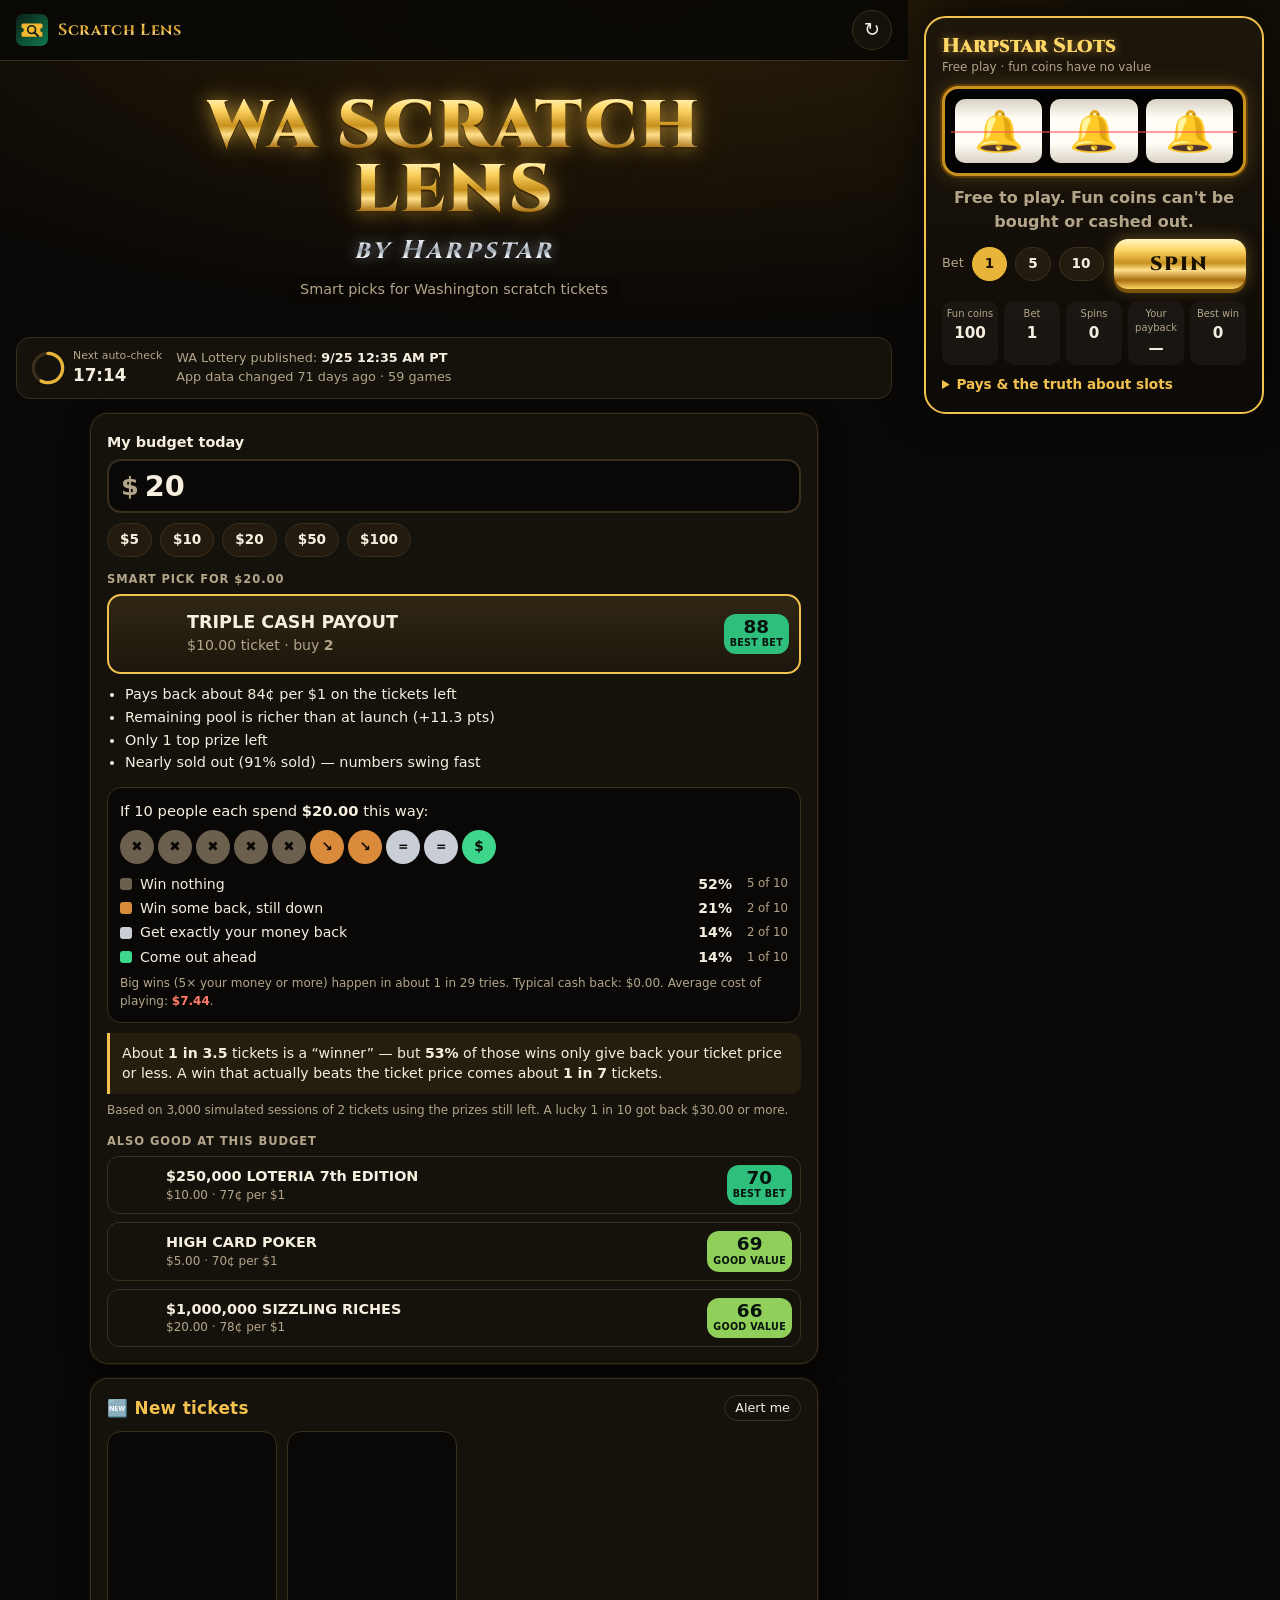
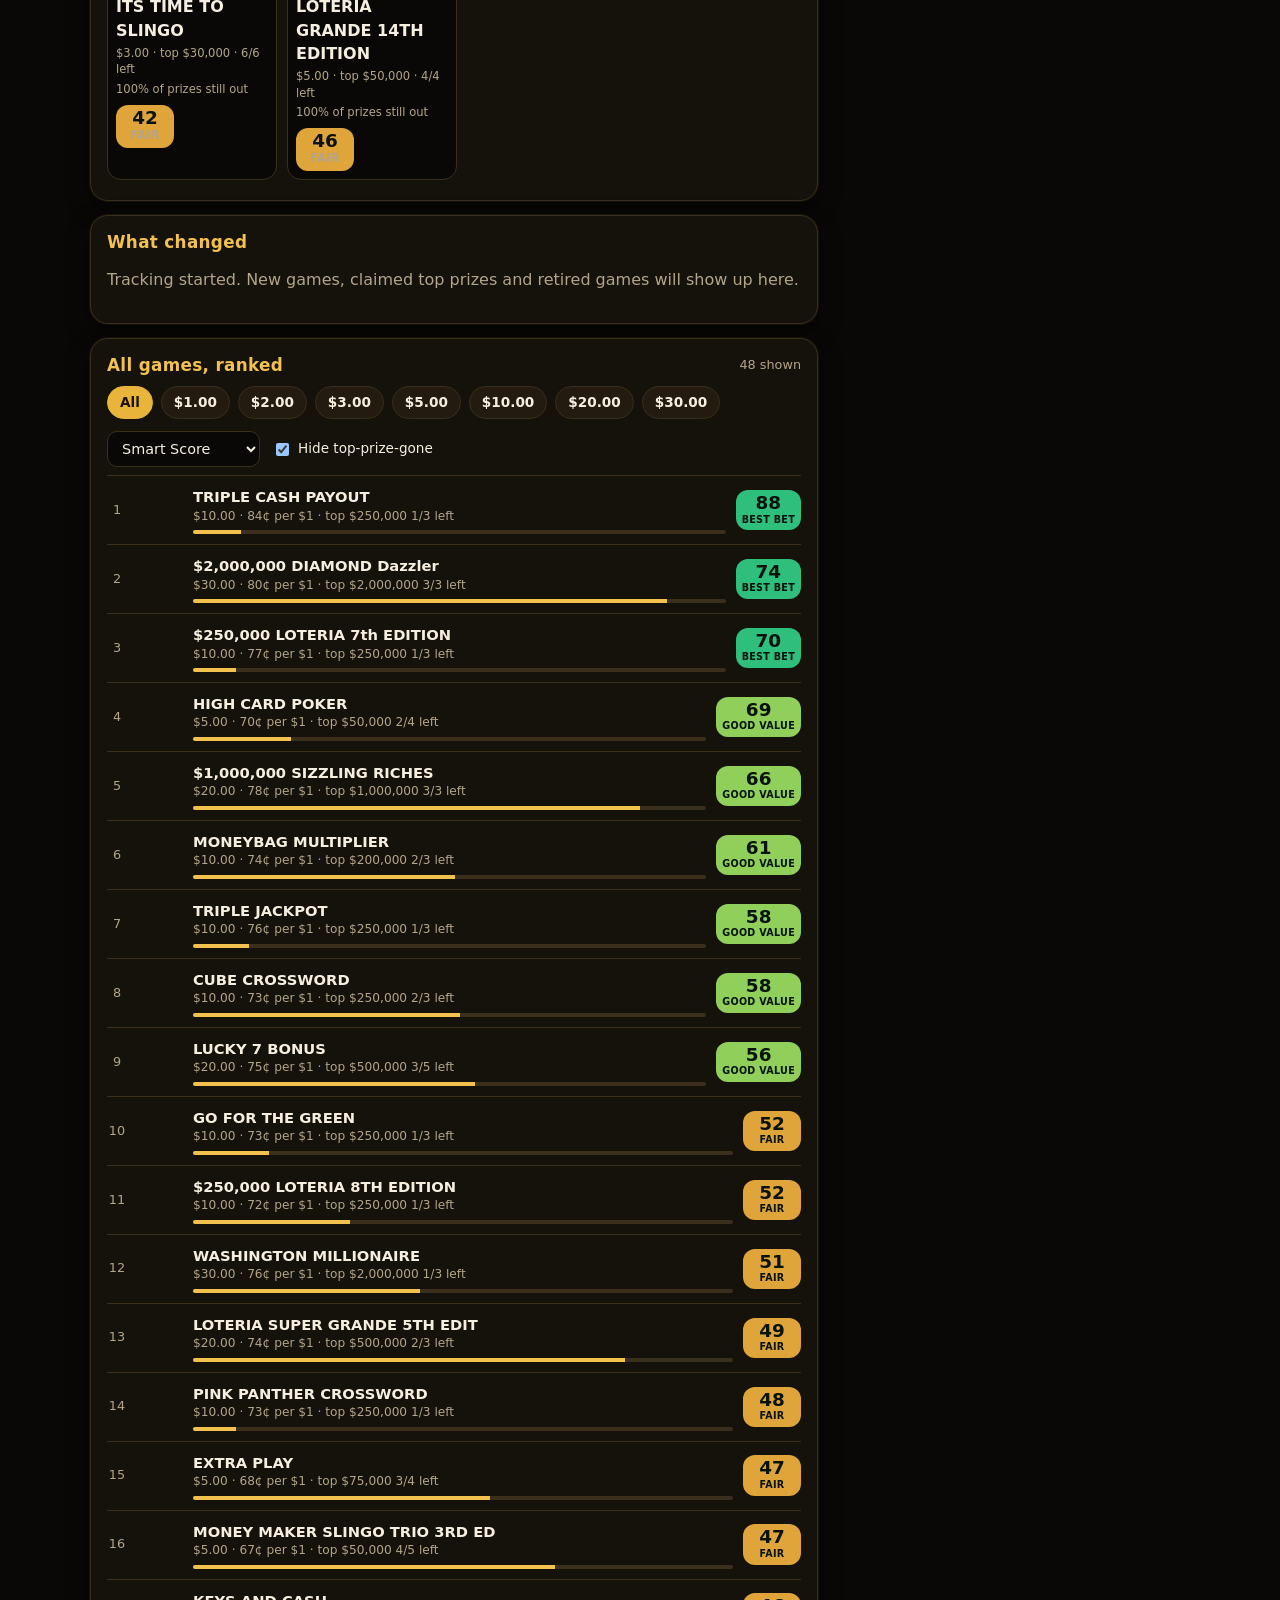
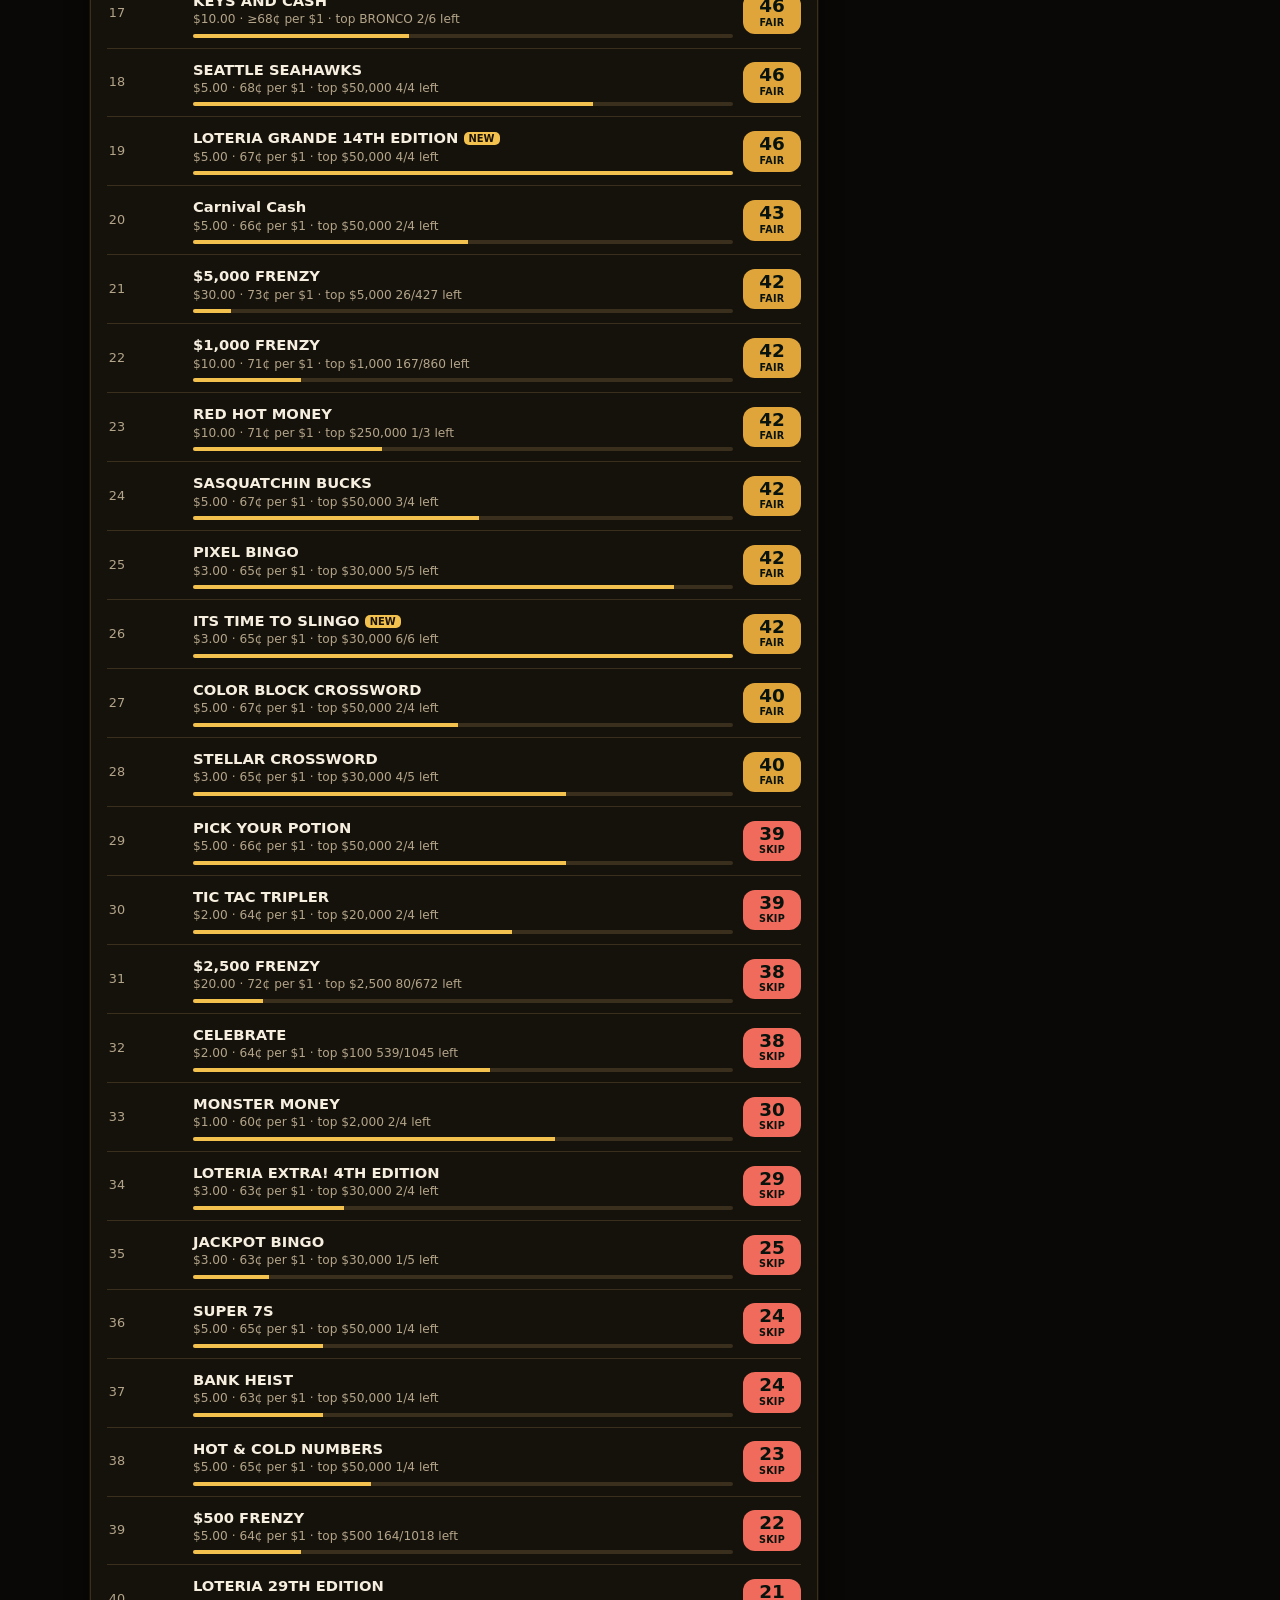
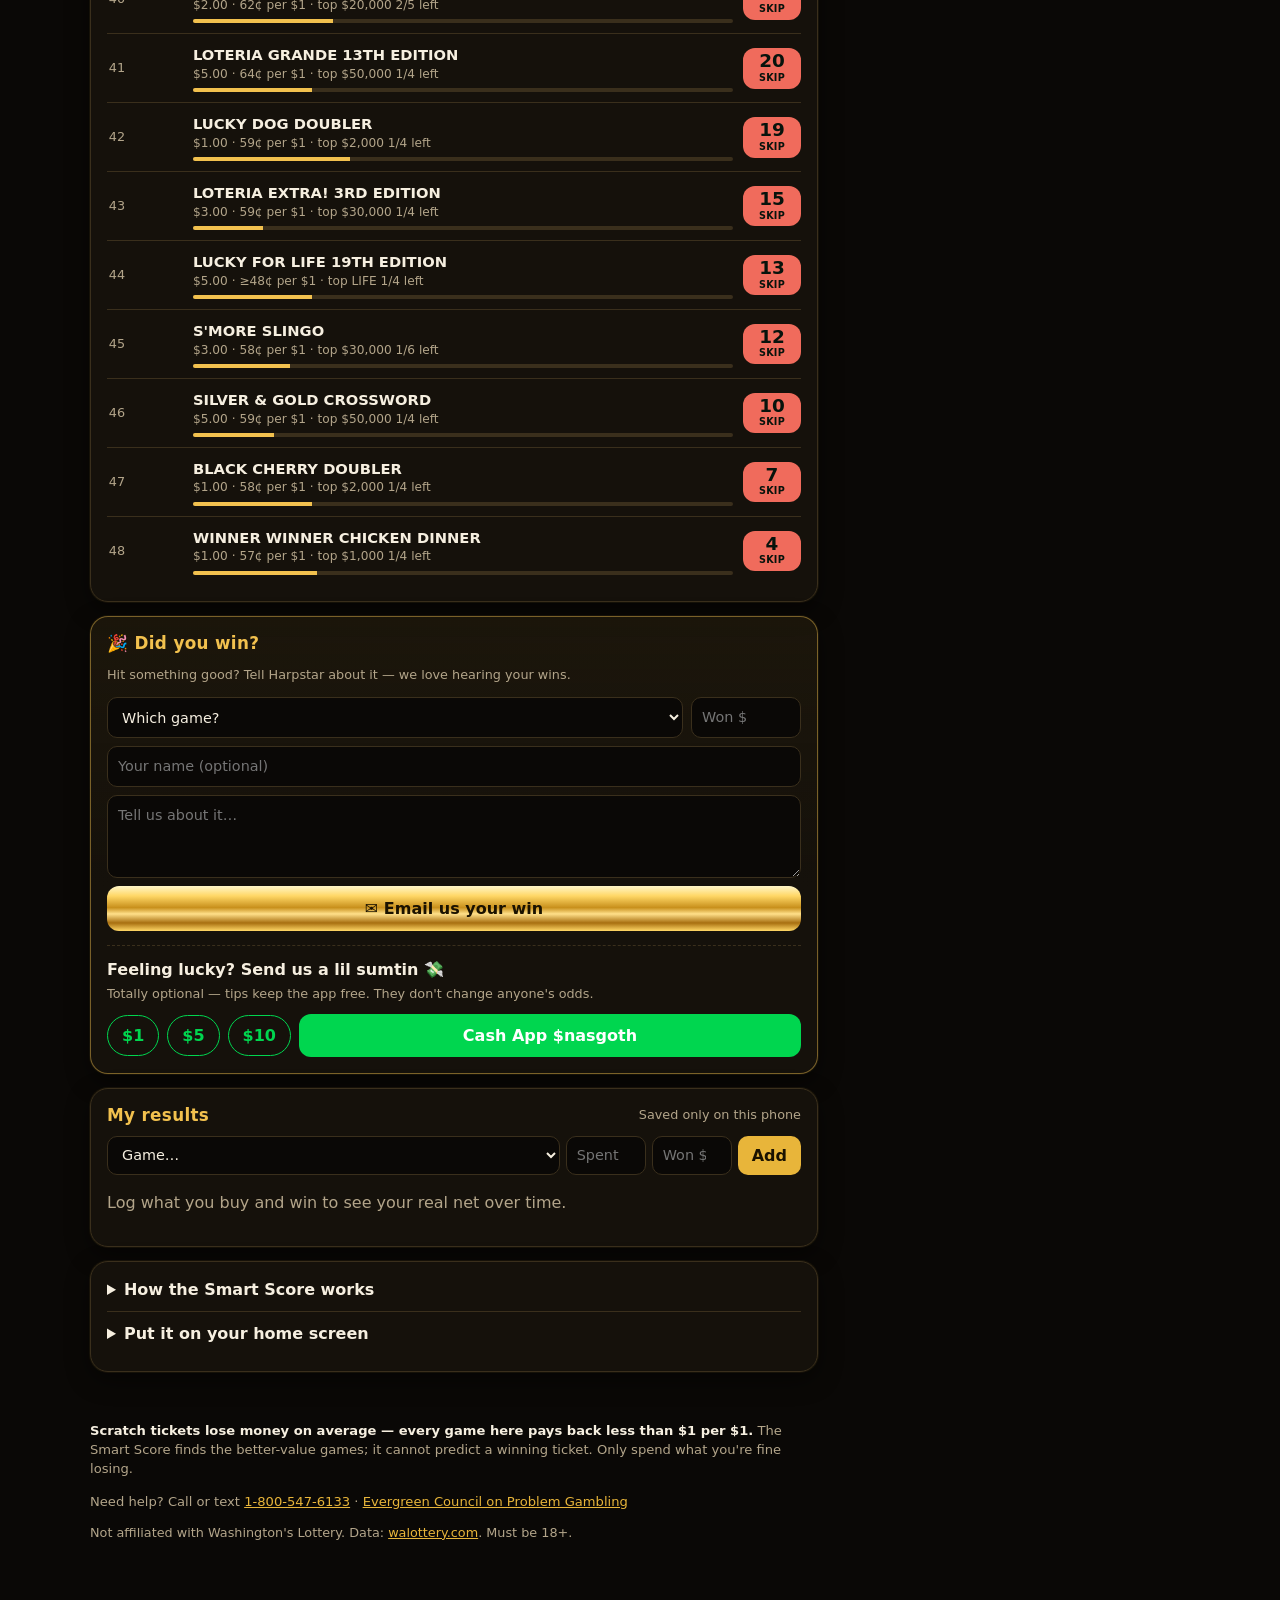
==== docs/index.html @ 3ee36647 "Add "Did you win?" box with email and Cash App tips - Visitors pick a game, amount and comment; "Ema" ====
<!doctype html>
<html lang="en">
<head>
  <meta charset="utf-8">
  <meta name="viewport" content="width=device-width,initial-scale=1,viewport-fit=cover">
  <title>WA Scratch Lens</title>
  <meta name="description" content="Smart rankings for Washington Lottery scratch tickets, updated automatically.">
  <meta name="theme-color" content="#0a0806">
  <meta name="apple-mobile-web-app-capable" content="yes">
  <meta name="apple-mobile-web-app-status-bar-style" content="black-translucent">
  <meta name="apple-mobile-web-app-title" content="Scratch Lens">
  <link rel="manifest" href="manifest.webmanifest">
  <link rel="icon" href="icons/icon.svg" type="image/svg+xml">
  <link rel="apple-touch-icon" href="icons/icon-180.png">
  <link rel="preconnect" href="https://fonts.googleapis.com">
  <link rel="preconnect" href="https://fonts.gstatic.com" crossorigin>
  <link rel="stylesheet" href="https://fonts.googleapis.com/css2?family=Cinzel:wght@700;900&display=swap">
  <link rel="stylesheet" href="styles.css">
</head>
<body>
<header class="top">
  <div class="brand">
    <img src="icons/icon.svg" alt="" width="32" height="32">
    <span class="brand-mini">Scratch Lens</span>
  </div>
  <button id="refresh" class="icon-btn" aria-label="Refresh now" title="Refresh now">↻</button>
</header>

<section class="hero" aria-label="WA Scratch Lens by Harpstar">
  <div class="burst" id="burst" aria-hidden="true"></div>
  <h1 class="title-gold"><span data-text="WA Scratch">WA Scratch</span><span data-text="Lens">Lens</span></h1>
  <p class="by-silver"><span data-text="by Harpstar">by Harpstar</span></p>
  <p class="tagline">Smart picks for Washington scratch tickets</p>
</section>

<section class="status" id="status" aria-live="polite">
  <div class="timer">
    <svg viewBox="0 0 36 36" class="ring" aria-hidden="true"><circle cx="18" cy="18" r="15.5" class="ring-bg"/><circle cx="18" cy="18" r="15.5" class="ring-fg" id="ring-fg"/></svg>
    <div><small>Next auto-check</small><b id="countdown">--:--</b></div>
  </div>
  <div class="status-lines">
    <span id="source-line">Loading live data…</span>
    <span id="changed-line"></span>
  </div>
</section>

<div id="banner" class="banner" hidden></div>

<main>
  <section class="card pick-card" id="pick">
    <form id="budget-form" class="budget">
      <label for="budget">My budget today</label>
      <div class="money"><span>$</span><input id="budget" type="number" inputmode="decimal" min="1" max="10000" step="1" value="20"></div>
      <div class="chips" id="budget-chips">
        <button type="button" data-b="5">$5</button><button type="button" data-b="10">$10</button><button type="button" data-b="20">$20</button><button type="button" data-b="50">$50</button><button type="button" data-b="100">$100</button>
      </div>
    </form>
    <div id="pick-body"><p class="muted">Crunching the numbers…</p></div>
  </section>

  <section class="card" id="new-tickets">
    <div class="head"><h2>🆕 New tickets</h2><button id="notify-btn" class="ghost small" type="button">Alert me</button></div>
    <div class="scroller" id="new-list"></div>
  </section>

  <section class="card" id="feed">
    <div class="head"><h2>What changed</h2></div>
    <div id="feed-list"></div>
  </section>

  <section class="card" id="all-games">
    <div class="head"><h2>All games, ranked</h2><span class="muted small" id="game-count"></span></div>
    <div class="filters">
      <div class="chips" id="price-chips"></div>
      <div class="filter-row">
        <select id="sort" aria-label="Sort by">
          <option value="score">Smart Score</option>
          <option value="rtp">Payback per $1</option>
          <option value="top">Top-prize odds</option>
          <option value="cost">Price</option>
        </select>
        <label class="check"><input type="checkbox" id="hide-gone" checked> Hide top-prize-gone</label>
      </div>
    </div>
    <div id="game-list" class="game-list"></div>
  </section>

  <section class="card win-box" id="did-you-win">
    <div class="head"><h2>🎉 Did you win?</h2></div>
    <p class="muted small">Hit something good? Tell Harpstar about it — we love hearing your wins.</p>
    <form id="win-form" class="win-form">
      <select id="win-game" aria-label="Which game"></select>
      <input id="win-amount" type="number" inputmode="decimal" min="0" step="1" placeholder="Won $" aria-label="Amount won">
      <input id="win-name" type="text" maxlength="40" placeholder="Your name (optional)" aria-label="Your name">
      <textarea id="win-comment" rows="3" maxlength="500" placeholder="Tell us about it…" aria-label="Comment"></textarea>
      <button id="win-email" type="submit" hidden>✉️ Email us your win</button>
    </form>
    <div class="tip">
      <p><b>Feeling lucky? Send us a lil sumtin 💸</b><br><span class="muted small">Totally optional — tips keep the app free. They don't change anyone's odds.</span></p>
      <div class="tip-row">
        <a class="tip-chip" href="https://cash.app/$nasgoth/1" target="_blank" rel="noopener">$1</a>
        <a class="tip-chip" href="https://cash.app/$nasgoth/5" target="_blank" rel="noopener">$5</a>
        <a class="tip-chip" href="https://cash.app/$nasgoth/10" target="_blank" rel="noopener">$10</a>
        <a class="cashapp" href="https://cash.app/$nasgoth" target="_blank" rel="noopener">Cash App <b>$nasgoth</b></a>
      </div>
    </div>
  </section>

  <section class="card" id="tracker">
    <div class="head"><h2>My results</h2><span class="muted small">Saved only on this phone</span></div>
    <form id="log-form" class="log-form">
      <select id="log-game" aria-label="Game"></select>
      <input id="log-spent" type="number" inputmode="decimal" min="0" step="1" placeholder="Spent $" aria-label="Spent">
      <input id="log-won" type="number" inputmode="decimal" min="0" step="1" placeholder="Won $" aria-label="Won">
      <button type="submit">Add</button>
    </form>
    <div id="log-summary"></div>
    <div id="log-list"></div>
  </section>

  <section class="card how">
    <details>
      <summary>How the Smart Score works</summary>
      <p>Every game gets 0–100 from the official WA Lottery prize table:</p>
      <ul>
        <li><b>Payback (45%)</b> — estimated cents returned per $1 on the tickets still unsold.</li>
        <li><b>Drift (30%)</b> — payback now vs. at launch. Positive means big prizes are outlasting small ones.</li>
        <li><b>Big-prize share (25%)</b> — share of the top 3 prize tiers left vs. share of all winners left.</li>
        <li>Games with <b>every top prize gone</b> are cut by 45% and marked Skip.</li>
      </ul>
      <p><b>Chance to end ahead</b> comes from 3,000 simulated sessions at your budget using the remaining prize odds.</p>
      <p>Remaining tickets are estimated as <i>overall odds × winning prizes left</i>. The Lottery reports <i>claimed</i> prizes, so a recently won but unclaimed prize can still look available.</p>
    </details>
    <details>
      <summary>Put it on your home screen</summary>
      <p><b>iPhone:</b> open in Safari → Share → <i>Add to Home Screen</i>.<br><b>Android:</b> Chrome menu ⋮ → <i>Install app</i> / <i>Add to Home screen</i>.</p>
      <button id="share-btn" class="ghost" type="button">Share this app</button>
    </details>
  </section>
</main>

<button id="slots-fab" class="slots-fab" type="button" aria-controls="slots" aria-expanded="false">🎰 <span>Free Slots</span></button>
<aside id="slots" class="slots" aria-label="Harpstar free slots">
  <div class="slots-head">
    <div><b class="slots-title">Harpstar Slots</b><small>Free play · fun coins have no value</small></div>
    <button id="slots-close" class="icon-btn small-btn" type="button" aria-label="Close slots">✕</button>
  </div>
  <div class="machine">
    <div class="reels">
      <div class="reel"><div class="reel-strip"></div></div>
      <div class="reel"><div class="reel-strip"></div></div>
      <div class="reel"><div class="reel-strip"></div></div>
      <div class="payline" aria-hidden="true"></div>
    </div>
    <p id="slot-msg" class="slot-msg" aria-live="polite"></p>
    <div class="slot-controls">
      <div class="chips bet-chips"><span>Bet</span><button type="button" data-bet="1">1</button><button type="button" data-bet="5">5</button><button type="button" data-bet="10">10</button></div>
      <button id="slot-spin" class="spin-btn" type="button">SPIN</button>
      <button id="slot-refill" class="ghost" type="button" hidden>Refill 100 free coins</button>
    </div>
    <div class="slot-stats">
      <div><small>Fun coins</small><b id="slot-coins">100</b></div>
      <div><small>Bet</small><b id="slot-bet">1</b></div>
      <div><small>Spins</small><b id="slot-spins">0</b></div>
      <div><small>Your payback</small><b id="slot-payback">—</b></div>
      <div><small>Best win</small><b id="slot-best">0</b></div>
    </div>
    <details class="paytable"><summary>Pays &amp; the truth about slots</summary>
      <ul id="slot-paytable"></ul>
      <p>This machine is built to pay back <b id="slot-rtp">86%</b> over time, like real slots. Watch “Your payback” — a hot streak can top 100%, but the more you spin, the closer it slides to the house number. Same lesson as scratch tickets.</p>
      <button id="slot-reset" class="ghost small" type="button">Reset stats</button>
    </details>
  </div>
</aside>

<dialog id="detail"><div id="detail-body"></div><button class="close" id="detail-close" aria-label="Close">✕</button></dialog>

<footer>
  <p><b>Scratch tickets lose money on average — every game here pays back less than $1 per $1.</b> The Smart Score finds the better-value games; it cannot predict a winning ticket. Only spend what you're fine losing.</p>
  <p>Need help? Call or text <a href="tel:18005476133">1-800-547-6133</a> · <a href="https://evergreencpg.org/">Evergreen Council on Problem Gambling</a></p>
  <p class="muted small">Not affiliated with Washington's Lottery. Data: <a href="https://walottery.com/Scratch/explorer.aspx">walottery.com</a>. Must be 18+.</p>
</footer>
<script src="app.js"></script>
<script src="slots.js"></script>
</body>
</html>
---- docs/styles.css ----
:root {
  --bg: #0a0806; --card: #15110b; --ink: #f6efe0; --muted: #b3a58a; --line: #3a2f1c;
  --accent: #e8b53a; --accent-ink: #1a1200; --gold: #f2c14e;
  --best: #2fbf7c; --good: #8fcf5a; --fair: #e0a53a; --skip: #f06b5c;
  --pos: #3ed68b; --neg: #ff7a6b; --chip: #231b10; --shadow: 0 0 0 1px rgba(242,193,78,.06), 0 8px 24px rgba(0,0,0,.45);
  --gold-metal: linear-gradient(180deg, #fff6c8 0%, #ffd766 22%, #c8901c 48%, #ffe08a 62%, #a86f10 82%, #ffd766 100%);
  --silver-metal: linear-gradient(180deg, #ffffff 0%, #e6e9ee 25%, #9aa2ad 50%, #f4f6f9 68%, #7c8591 88%, #dfe3e8 100%);
  color-scheme: dark;
}
* { box-sizing: border-box; }
html { -webkit-text-size-adjust: 100%; }
body { margin: 0; background: radial-gradient(120% 60% at 50% 0%, #2a1e08 0%, var(--bg) 60%) fixed, var(--bg); color: var(--ink); font: 16px/1.45 system-ui, -apple-system, "Segoe UI", Roboto, sans-serif; padding-bottom: env(safe-area-inset-bottom); }
body.loading #refresh { animation: spin 1s linear infinite; }
@keyframes spin { to { transform: rotate(360deg); } }
a { color: var(--accent); }
h1, h2, h3 { margin: 0; line-height: 1.2; }
h2 { font-size: 1.05rem; }
button { font: inherit; color: inherit; cursor: pointer; }
.muted { color: var(--muted); }
.small { font-size: .8rem; }
.eyebrow { margin: 14px 0 6px; font-size: .72rem; font-weight: 700; letter-spacing: .08em; text-transform: uppercase; color: var(--muted); }
.fineprint { font-size: .75rem; color: var(--muted); margin: 8px 0 0; }
.pos { color: var(--pos); } .neg { color: var(--neg); }

.top { position: sticky; top: 0; z-index: 5; display: flex; align-items: center; justify-content: space-between; gap: 12px;
  padding: calc(10px + env(safe-area-inset-top)) 16px 10px; background: color-mix(in srgb, var(--bg) 88%, transparent); backdrop-filter: blur(10px); border-bottom: 1px solid var(--line); }
.brand { display: flex; gap: 10px; align-items: center; min-width: 0; }
.brand-mini { font: 700 1rem Cinzel, Georgia, serif; letter-spacing: .04em; background: var(--gold-metal); -webkit-background-clip: text; background-clip: text; color: transparent; }
.icon-btn { width: 40px; height: 40px; border-radius: 50%; border: 1px solid var(--line); background: var(--card); font-size: 1.2rem; }

.status { display: flex; gap: 14px; align-items: center; margin: 12px 16px 0; padding: 10px 14px; background: var(--card); border: 1px solid var(--line); border-radius: 14px; }
.timer { display: flex; gap: 8px; align-items: center; flex: none; }
.timer small { display: block; font-size: .68rem; color: var(--muted); }
.timer b { font-variant-numeric: tabular-nums; font-size: 1.05rem; }
.ring { width: 34px; height: 34px; transform: rotate(-90deg); }
.ring circle { fill: none; stroke-width: 3.5; }
.ring-bg { stroke: var(--line); }
.ring-fg { stroke: var(--accent); stroke-dasharray: 97.4; stroke-linecap: round; transition: stroke-dashoffset 1s linear; }
.status-lines { display: flex; flex-direction: column; font-size: .8rem; color: var(--muted); min-width: 0; }
.status-lines b { color: var(--ink); }

.banner { margin: 10px 16px 0; padding: 10px 14px; border-radius: 12px; background: color-mix(in srgb, var(--gold) 18%, var(--card)); border: 1px solid color-mix(in srgb, var(--gold) 45%, transparent); font-size: .9rem; cursor: pointer; }

main { max-width: 760px; margin: 0 auto; padding: 0 16px; }
.card { background: var(--card); border: 1px solid var(--line); border-radius: 18px; padding: 16px; margin-top: 14px; box-shadow: var(--shadow); }
.head { display: flex; justify-content: space-between; align-items: center; gap: 8px; margin-bottom: 10px; }

.budget label { font-weight: 700; font-size: .9rem; }
.money { display: flex; align-items: center; margin-top: 6px; border: 2px solid var(--line); border-radius: 14px; padding: 4px 12px; background: var(--bg); }
.money:focus-within { border-color: var(--accent); }
.money span { font-size: 1.6rem; font-weight: 700; color: var(--muted); }
.money input { flex: 1; min-width: 0; border: 0; background: transparent; color: var(--ink); font-family: inherit; font-size: 1.8rem; font-weight: 700; line-height: 1.2; padding: 4px 6px; outline: none; }
.chips { display: flex; gap: 8px; flex-wrap: wrap; margin-top: 10px; }
.chips button { border: 1px solid var(--line); background: var(--chip); border-radius: 999px; padding: 6px 12px; font-size: .85rem; font-weight: 600; }
.chips button.on { background: var(--accent); color: var(--accent-ink); border-color: var(--accent); }

.pick { display: flex; align-items: center; gap: 12px; width: 100%; text-align: left; padding: 10px; border-radius: 14px; border: 2px solid var(--accent); background: color-mix(in srgb, var(--accent) 8%, var(--card)); }
.pick-main { flex: 1; min-width: 0; }
.pick-main h3 { font-size: 1.1rem; }
.pick-main p { margin: 2px 0 0; color: var(--muted); font-size: .88rem; }
.thumb { width: 56px; height: 56px; border-radius: 10px; object-fit: cover; flex: none; background: var(--chip); }
.reasons { margin: 10px 0 0; padding-left: 18px; font-size: .9rem; }
.reasons li { margin: 2px 0; }
.stats { display: grid; grid-template-columns: repeat(3, 1fr); gap: 8px; margin-top: 12px; }
.stats.four { grid-template-columns: repeat(4, 1fr); }
.stats div { background: var(--bg); border-radius: 12px; padding: 8px 10px; min-width: 0; }
.stats small { display: block; font-size: .7rem; color: var(--muted); line-height: 1.2; }
.stats b { font-size: 1.05rem; font-variant-numeric: tabular-nums; overflow-wrap: anywhere; }
@media (max-width: 420px) { .stats.four { grid-template-columns: repeat(2, 1fr); } }
.alts { display: grid; gap: 8px; }
.alt { display: flex; gap: 10px; align-items: center; text-align: left; border: 1px solid var(--line); background: transparent; border-radius: 12px; padding: 8px; }
.alt .thumb { width: 40px; height: 40px; }
.alt span:not(.score) { flex: 1; min-width: 0; font-weight: 600; font-size: .9rem; }
.alt > span:not(.score) small { display: block; font-weight: 400; color: var(--muted); }

.score { display: inline-flex; flex-direction: column; align-items: center; justify-content: center; min-width: 58px; padding: 4px 6px; border-radius: 12px; color: #fff; flex: none; }
.score b { font-size: 1.15rem; line-height: 1; }
.score small { font-size: .6rem; font-weight: 700; text-transform: uppercase; letter-spacing: .03em; }
.v-best { background: var(--best); } .v-good { background: var(--good); } .v-fair { background: var(--fair); } .v-skip { background: var(--skip); }
.score { color: #07130c; }

.scroller { display: flex; gap: 10px; overflow-x: auto; scroll-snap-type: x mandatory; padding-bottom: 4px; }
.new-card { position: relative; flex: 0 0 170px; scroll-snap-align: start; display: flex; flex-direction: column; gap: 3px; text-align: left; border: 1px solid var(--line); border-radius: 14px; padding: 8px; background: var(--bg); }
.new-card img { width: 100%; aspect-ratio: 1; object-fit: cover; border-radius: 10px; background: var(--chip); }
.new-card small { color: var(--muted); font-size: .72rem; }
.new-card .score { align-self: flex-start; margin-top: 4px; }
.dot-new { position: absolute; top: 12px; left: 12px; background: var(--gold); color: #1a1200; font-size: .62rem; font-weight: 800; padding: 2px 6px; border-radius: 6px; }
.tag-new { font-style: normal; font-size: .62rem; font-weight: 800; background: var(--gold); color: #1a1200; padding: 1px 5px; border-radius: 5px; vertical-align: middle; }

.event { display: grid; grid-template-columns: 24px 1fr auto; gap: 8px; padding: 8px 0; border-top: 1px solid var(--line); font-size: .88rem; }
.event:first-child { border-top: 0; }
.event p { margin: 0; color: var(--muted); }
.event time { font-size: .72rem; color: var(--muted); white-space: nowrap; }

.filters { margin-bottom: 8px; }
.filters .chips { margin-top: 0; flex-wrap: nowrap; overflow-x: auto; padding-bottom: 4px; }
.filters .chips button { flex: none; }
.filter-row select { width: auto; }
.filter-row { display: flex; gap: 12px; align-items: center; flex-wrap: wrap; margin-top: 8px; }
select, .log-form input { min-width: 0; width: 100%; font: inherit; font-size: .9rem; color: var(--ink); background: var(--bg); border: 1px solid var(--line); border-radius: 10px; padding: 8px 10px; }
.check { font-size: .85rem; display: flex; gap: 6px; align-items: center; }
.game-list { display: flex; flex-direction: column; }
.row { display: flex; align-items: center; gap: 10px; text-align: left; background: transparent; border: 0; border-top: 1px solid var(--line); padding: 10px 0; width: 100%; }
.row .rank { width: 20px; text-align: center; color: var(--muted); font-size: .8rem; flex: none; }
.row .thumb { width: 46px; height: 46px; }
.row-main { flex: 1; min-width: 0; display: flex; flex-direction: column; }
.row-main b { font-size: .92rem; }
.row-main small { color: var(--muted); font-size: .76rem; }
.bar { display: block; height: 4px; background: var(--line); border-radius: 3px; margin-top: 5px; overflow: hidden; }
.bar i { display: block; height: 100%; background: var(--gold); }

.log-form { display: grid; grid-template-columns: 1fr 80px 80px auto; gap: 6px; }
@media (max-width: 480px) { .log-form { grid-template-columns: 1fr 1fr; } .log-form select { grid-column: 1 / -1; } }
.log-form button, #share-btn { border: 0; background: var(--accent); color: var(--accent-ink); border-radius: 10px; padding: 8px 14px; font-weight: 700; }
.log-row { display: grid; grid-template-columns: auto 1fr auto auto; gap: 8px; align-items: center; padding: 6px 0; border-top: 1px solid var(--line); font-size: .85rem; }
.ghost { background: transparent; border: 1px solid var(--line); border-radius: 999px; padding: 6px 12px; }
.ghost.small { padding: 3px 10px; font-size: .8rem; }

.how details { border-top: 1px solid var(--line); padding: 10px 0; }
.how details:first-child { border-top: 0; padding-top: 0; }
.how summary { font-weight: 700; cursor: pointer; }
.how ul { padding-left: 18px; }

dialog { width: min(640px, calc(100vw - 16px)); max-height: 90vh; border: 1px solid var(--line); border-radius: 20px; padding: 18px; background: var(--card); color: var(--ink); }
dialog::backdrop { background: rgba(0,0,0,.5); }
dialog .close { position: absolute; top: 10px; right: 10px; width: 36px; height: 36px; border-radius: 50%; border: 1px solid var(--line); background: var(--bg); }
.detail-head { display: flex; gap: 12px; align-items: center; padding-right: 36px; }
.detail-head img { width: 84px; height: 84px; border-radius: 12px; object-fit: cover; }
.detail-head p { margin: 2px 0 6px; color: var(--muted); font-size: .85rem; }
.table-wrap { overflow-x: auto; margin-top: 12px; }
table { width: 100%; border-collapse: collapse; font-size: .85rem; font-variant-numeric: tabular-nums; }
th, td { text-align: right; padding: 6px 8px; border-bottom: 1px solid var(--line); }
th:first-child, td:first-child { text-align: left; }
th { font-size: .72rem; color: var(--muted); text-transform: uppercase; }
tr.gone { opacity: .45; }

footer { max-width: 760px; margin: 20px auto 0; padding: 16px 16px 32px; font-size: .82rem; color: var(--muted); }
footer b { color: var(--ink); }

/* ---------- Harpstar hero: metallic lettering + dollar burst ----------
   Glow lives on a solid ::before copy behind the text. iOS Safari can drop
   background-clip:text glyphs that also carry a filter, so neither the
   lettering nor the flying $ signs use filter. */
.hero { position: relative; overflow: hidden; text-align: center; padding: 34px 16px 22px; isolation: isolate; }
.title-gold { position: relative; margin: 0; font-family: Cinzel, "Trajan Pro", Georgia, serif; font-weight: 900; text-transform: uppercase;
  font-size: clamp(2.2rem, 11vw, 4.2rem); line-height: .95; letter-spacing: .03em; display: flex; flex-direction: column; align-items: center; }
.title-gold span, .by-silver span { position: relative; display: inline-block; }
.title-gold span::before, .by-silver span::before { content: attr(data-text); position: absolute; inset: 0; z-index: -1; color: #5a3a05;
  -webkit-text-fill-color: #5a3a05; text-shadow: 0 2px 0 #3d2703, 0 0 18px rgba(255,200,80,.55), 0 0 36px rgba(255,190,60,.25); }
.title-gold span { background: linear-gradient(105deg, transparent 38%, rgba(255,255,255,.95) 50%, transparent 62%), var(--gold-metal);
  background-size: 250% 100%, 100% 100%; animation: shine 3.8s ease-in-out infinite;
  -webkit-background-clip: text; background-clip: text; color: transparent; -webkit-text-fill-color: transparent; }
@keyframes shine { 0% { background-position: 150% 0, 0 0; } 55%, 100% { background-position: -60% 0, 0 0; } }
.by-silver { margin: 10px 0 0; font: italic 700 clamp(1.1rem, 5vw, 1.6rem) Cinzel, Georgia, serif; letter-spacing: .12em; }
.by-silver span { background: var(--silver-metal); -webkit-background-clip: text; background-clip: text; color: transparent; -webkit-text-fill-color: transparent; }
.by-silver span::before { color: #2b2f35; -webkit-text-fill-color: #2b2f35; text-shadow: 0 1px 0 #16181c, 0 0 14px rgba(220,230,255,.45); }
.tagline { margin: 8px 0 0; color: var(--muted); font-size: .9rem; }
.burst { position: absolute; left: 50%; top: 46%; width: 0; height: 0; z-index: 0; pointer-events: none; }
.burst i { position: absolute; left: 0; top: 0; font: 900 var(--s, 22px)/1 Georgia, "Times New Roman", serif; font-style: normal; opacity: 0;
  color: var(--c, #ffd766); text-shadow: 0 1px 0 #7a5208, 0 0 8px rgba(255,210,90,.8), 0 0 16px rgba(255,190,60,.45);
  will-change: transform, opacity; animation: shoot var(--d, 2.6s) cubic-bezier(.15,.7,.3,1) var(--delay, 0s) infinite; }
@keyframes shoot {
  0% { opacity: 0; transform: translate(-50%, -50%) scale(.3) rotate(0deg); }
  12% { opacity: 1; }
  80% { opacity: .95; }
  100% { opacity: 0; transform: translate(calc(-50% + var(--x)), calc(-50% + var(--y))) scale(1.15) rotate(var(--r)); }
}
/* Reduced motion: keep the money flying, but slower and without spin. */
@keyframes drift {
  0% { opacity: 0; transform: translate(calc(-50% + var(--x) * .35), calc(-50% + var(--y) * .35)); }
  30%, 70% { opacity: .9; }
  100% { opacity: 0; transform: translate(calc(-50% + var(--x) * .8), calc(-50% + var(--y) * .8)); }
}
@media (prefers-reduced-motion: reduce) {
  .title-gold span { animation: none; }
  .burst i { animation: drift calc(var(--d, 2.6s) * 2.5) ease-in-out var(--delay, 0s) infinite; }
}
.pick { border-color: var(--gold); background: linear-gradient(180deg, rgba(242,193,78,.12), rgba(242,193,78,.03)); }
.card h2 { color: var(--gold); letter-spacing: .02em; }
.title-gold, .by-silver, .tagline { position: relative; z-index: 1; }
.tagline { display: inline-block; padding: 3px 12px; border-radius: 999px; background: rgba(10,8,6,.72); }

/* ---------- plain-English wins ---------- */
.outcomes { margin-top: 14px; padding: 12px; border-radius: 14px; background: var(--bg); border: 1px solid var(--line); }
.outcome-head { margin: 0 0 8px; font-size: .92rem; }
.people { display: grid; grid-template-columns: repeat(10, minmax(0, 34px)); gap: 4px; }
.person { aspect-ratio: 1; display: grid; place-items: center; border-radius: 50%; font-weight: 800; font-size: .85rem; color: #0a0806; }
.o-nothing { background: #6b5f4d; } .o-some { background: #d98a3a; } .o-back { background: #c9ced6; } .o-ahead { background: #3ed68b; }
.outcome-list { list-style: none; margin: 10px 0 0; padding: 0; display: grid; gap: 4px; font-size: .88rem; }
.outcome-list li { display: grid; grid-template-columns: 12px 1fr auto 48px; gap: 8px; align-items: center; }
.outcome-list i { width: 12px; height: 12px; border-radius: 3px; }
.outcome-list small { color: var(--muted); text-align: right; }
.win-truth { margin: 10px 0 0; padding: 10px 12px; border-left: 3px solid var(--gold); background: rgba(242,193,78,.07); border-radius: 0 10px 10px 0; font-size: .88rem; }
.prize-table small { color: var(--muted); }
.prize-table .left { display: block; font-size: .72rem; }
.prize-table td { white-space: nowrap; }
.prize-table th, .prize-table td { padding: 6px 4px; }
.kind { display: inline-block; padding: 2px 7px; border-radius: 6px; font-size: .72rem; font-weight: 700; white-space: nowrap; }
.k-top { background: var(--gold); color: #1a1200; } .k-big { background: #3ed68b; color: #04130c; } .k-profit { background: rgba(62,214,139,.18); color: var(--pos); }
.k-back { background: rgba(201,206,214,.18); color: #dfe3e8; } .k-less { background: rgba(255,122,107,.15); color: var(--neg); }

/* ---------- Harpstar free slots: side panel on wide screens, bottom sheet on phones ---------- */
.slots-fab { position: fixed; right: 16px; bottom: calc(16px + env(safe-area-inset-bottom)); z-index: 20; border: 0; border-radius: 999px;
  padding: 12px 18px; font-weight: 800; color: #1a1200; background: var(--gold-metal); box-shadow: 0 6px 20px rgba(0,0,0,.5), 0 0 18px rgba(242,193,78,.35); }
.slots { --sym-h: 64px; position: fixed; z-index: 30; left: 0; right: 0; bottom: 0; max-height: 88vh; overflow-y: auto;
  background: linear-gradient(180deg, #1d160b, #0d0a06); border-top: 2px solid var(--gold); border-radius: 22px 22px 0 0;
  padding: 14px 16px calc(18px + env(safe-area-inset-bottom)); transform: translateY(105%); transition: transform .3s ease; box-shadow: 0 -10px 40px rgba(0,0,0,.6); }
.slots.open { transform: translateY(0); }
.slots-head { display: flex; justify-content: space-between; align-items: center; gap: 10px; margin-bottom: 10px; }
.slots-head small { display: block; color: var(--muted); font-size: .75rem; }
.slots-title { font: 900 1.25rem Cinzel, Georgia, serif; color: #ffd766; text-shadow: 0 0 10px rgba(255,200,80,.5); }
.small-btn { width: 34px; height: 34px; font-size: .9rem; }
.machine { max-width: 360px; margin: 0 auto; }
.reels { position: relative; display: grid; grid-template-columns: repeat(3, 1fr); gap: 8px; padding: 10px; border-radius: 16px;
  background: #050403; border: 3px solid #c8901c; box-shadow: inset 0 0 18px rgba(0,0,0,.9), 0 0 0 2px #5a3a05, 0 0 20px rgba(242,193,78,.25); }
.reel { height: var(--sym-h); overflow: hidden; border-radius: 10px; background: linear-gradient(180deg, #d9d2c3, #fffdf6 30%, #fffdf6 70%, #d9d2c3); }
.reel-strip { will-change: transform; }
.sym { height: var(--sym-h); display: grid; place-items: center; font-size: 40px; line-height: 1; }
.payline { position: absolute; left: 6px; right: 6px; top: 50%; height: 2px; background: rgba(255,80,80,.55); pointer-events: none; }
.slot-msg { min-height: 1.4em; margin: 10px 0 6px; text-align: center; font-weight: 700; color: var(--muted); }
.slot-msg.good { color: #ffd766; }
.slot-controls { display: flex; align-items: center; justify-content: space-between; gap: 10px; flex-wrap: wrap; }
.bet-chips { margin: 0; align-items: center; }
.bet-chips span { font-size: .8rem; color: var(--muted); }
.spin-btn { flex: 1; min-width: 120px; border: 0; border-radius: 14px; padding: 12px; font: 900 1.2rem Cinzel, Georgia, serif; letter-spacing: .1em;
  color: #1a1200; background: var(--gold-metal); box-shadow: 0 4px 0 #7a5208, 0 0 16px rgba(242,193,78,.35); }
.spin-btn:active { transform: translateY(2px); box-shadow: 0 2px 0 #7a5208; }
.spin-btn:disabled { opacity: .5; }
.slot-stats { display: grid; grid-template-columns: repeat(5, 1fr); gap: 6px; margin-top: 12px; text-align: center; }
.slot-stats div { background: rgba(255,255,255,.04); border-radius: 10px; padding: 6px 2px; }
.slot-stats small { display: block; font-size: .62rem; color: var(--muted); }
.slot-stats b { font-size: .95rem; font-variant-numeric: tabular-nums; }
.paytable { margin-top: 10px; font-size: .85rem; }
.paytable summary { cursor: pointer; font-weight: 700; color: var(--gold); }
.paytable ul { list-style: none; padding: 0; margin: 8px 0; display: grid; grid-template-columns: 1fr 1fr; gap: 4px 12px; }
.paytable li { display: flex; justify-content: space-between; }
.slots.win .reels { animation: winflash .5s ease 3; }
.slots.jackpot .reels { animation: winflash .35s ease 8; }
@keyframes winflash { 50% { box-shadow: inset 0 0 18px rgba(0,0,0,.9), 0 0 0 2px #ffd766, 0 0 40px rgba(255,215,102,.9); } }
@media (min-width: 1180px) {
  body { padding-right: 372px; }
  .slots-fab { display: none; }
  .slots { left: auto; right: 16px; top: 16px; bottom: auto; width: 340px; max-height: calc(100vh - 32px); transform: none;
    border: 2px solid var(--gold); border-radius: 22px; }
  #slots-close { display: none; }
}
@media (prefers-reduced-motion: reduce) { .slots { transition: none; } .slots.win .reels, .slots.jackpot .reels { animation: none; } }
body { padding-bottom: calc(80px + env(safe-area-inset-bottom)); }

/* ---------- did you win? ---------- */
.win-box { border-color: rgba(242,193,78,.45); background: linear-gradient(180deg, rgba(242,193,78,.08), var(--card) 60%); }
.win-form { display: grid; grid-template-columns: 1fr 110px; gap: 8px; margin-top: 10px; }
.win-form select, .win-form input, .win-form textarea { min-width: 0; width: 100%; font: inherit; font-size: .9rem; color: var(--ink);
  background: var(--bg); border: 1px solid var(--line); border-radius: 10px; padding: 9px 10px; }
.win-form #win-name, .win-form textarea, .win-form button { grid-column: 1 / -1; }
.win-form textarea { resize: vertical; }
.win-form button { border: 0; border-radius: 12px; padding: 11px; font-weight: 800; color: #1a1200; background: var(--gold-metal); }
.tip { margin-top: 14px; padding-top: 12px; border-top: 1px dashed var(--line); }
.tip p { margin: 0 0 10px; }
.tip-row { display: flex; gap: 8px; flex-wrap: wrap; align-items: center; }
.tip-chip { padding: 8px 14px; border-radius: 999px; border: 1px solid #00d64f; color: #00d64f; font-weight: 800; text-decoration: none; }
.cashapp { flex: 1; min-width: 170px; text-align: center; padding: 10px 14px; border-radius: 12px; background: #00d64f; color: #fff; font-weight: 700; text-decoration: none; }
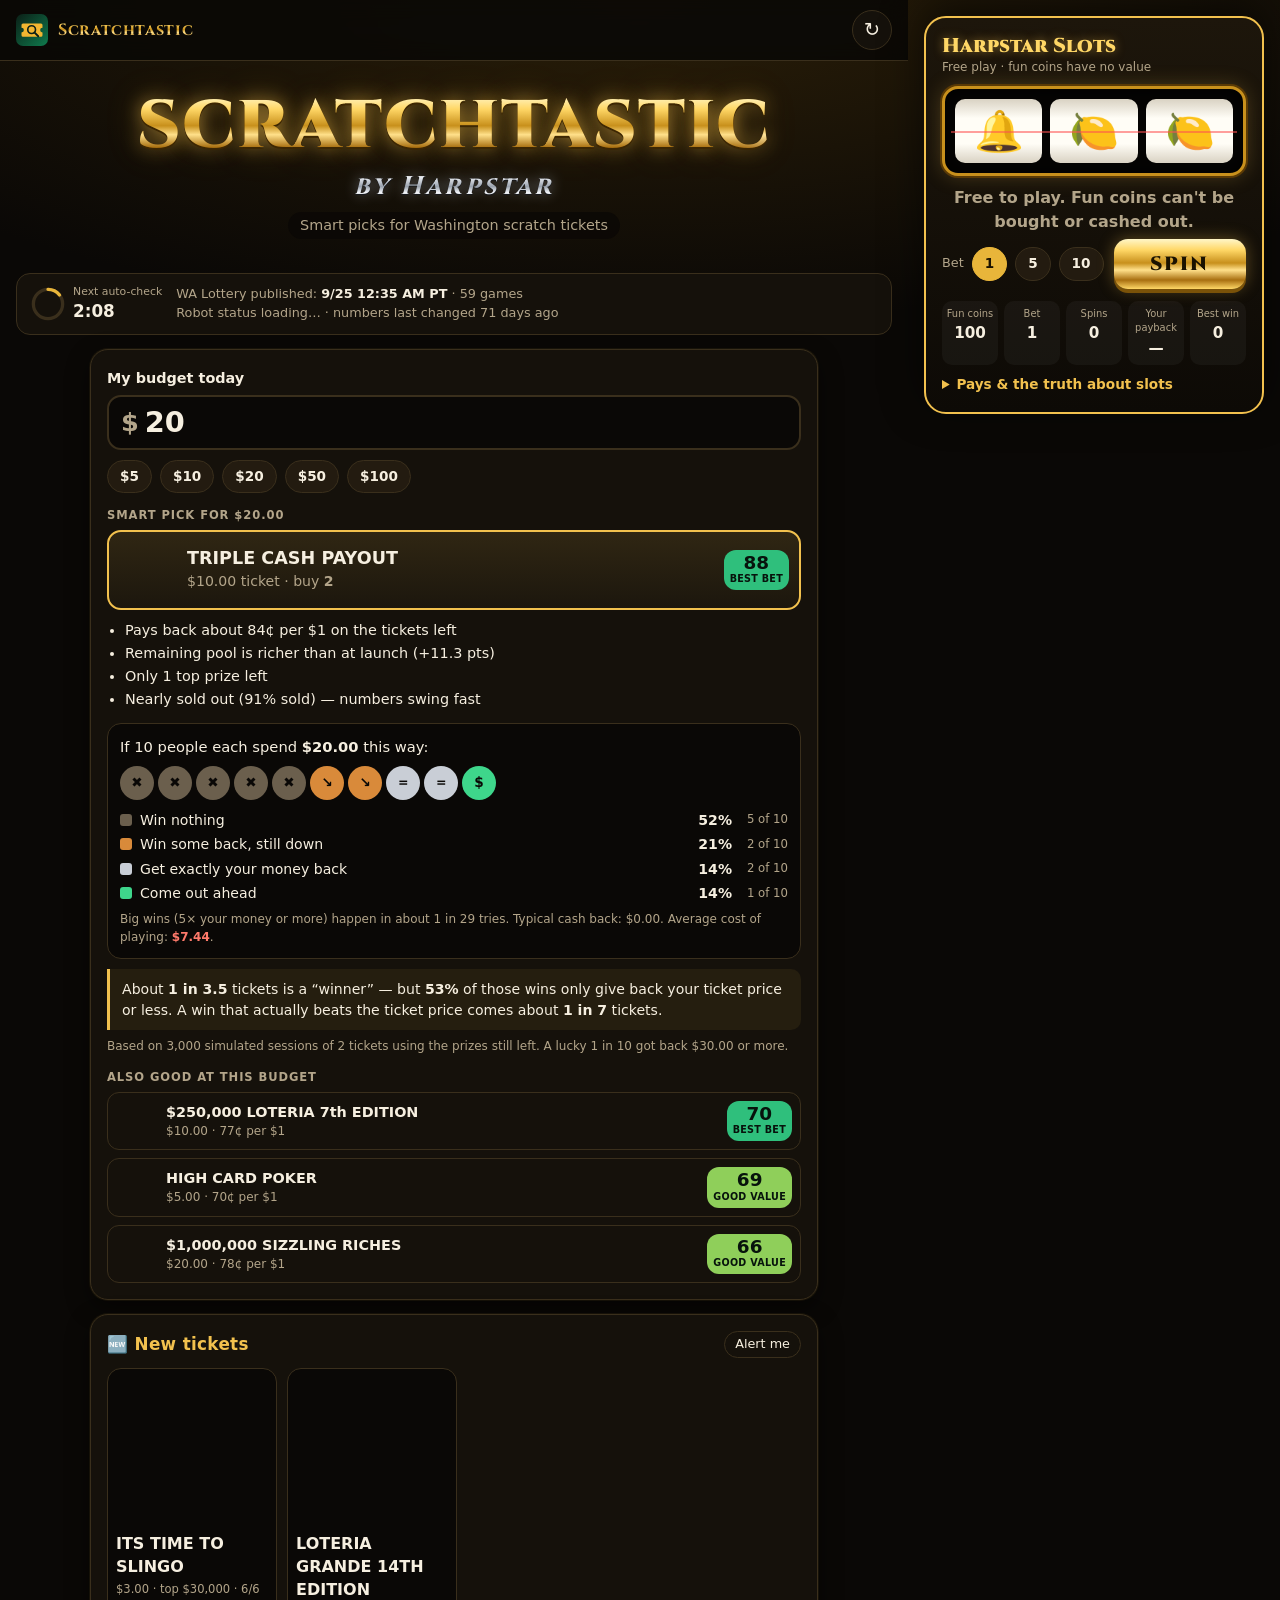
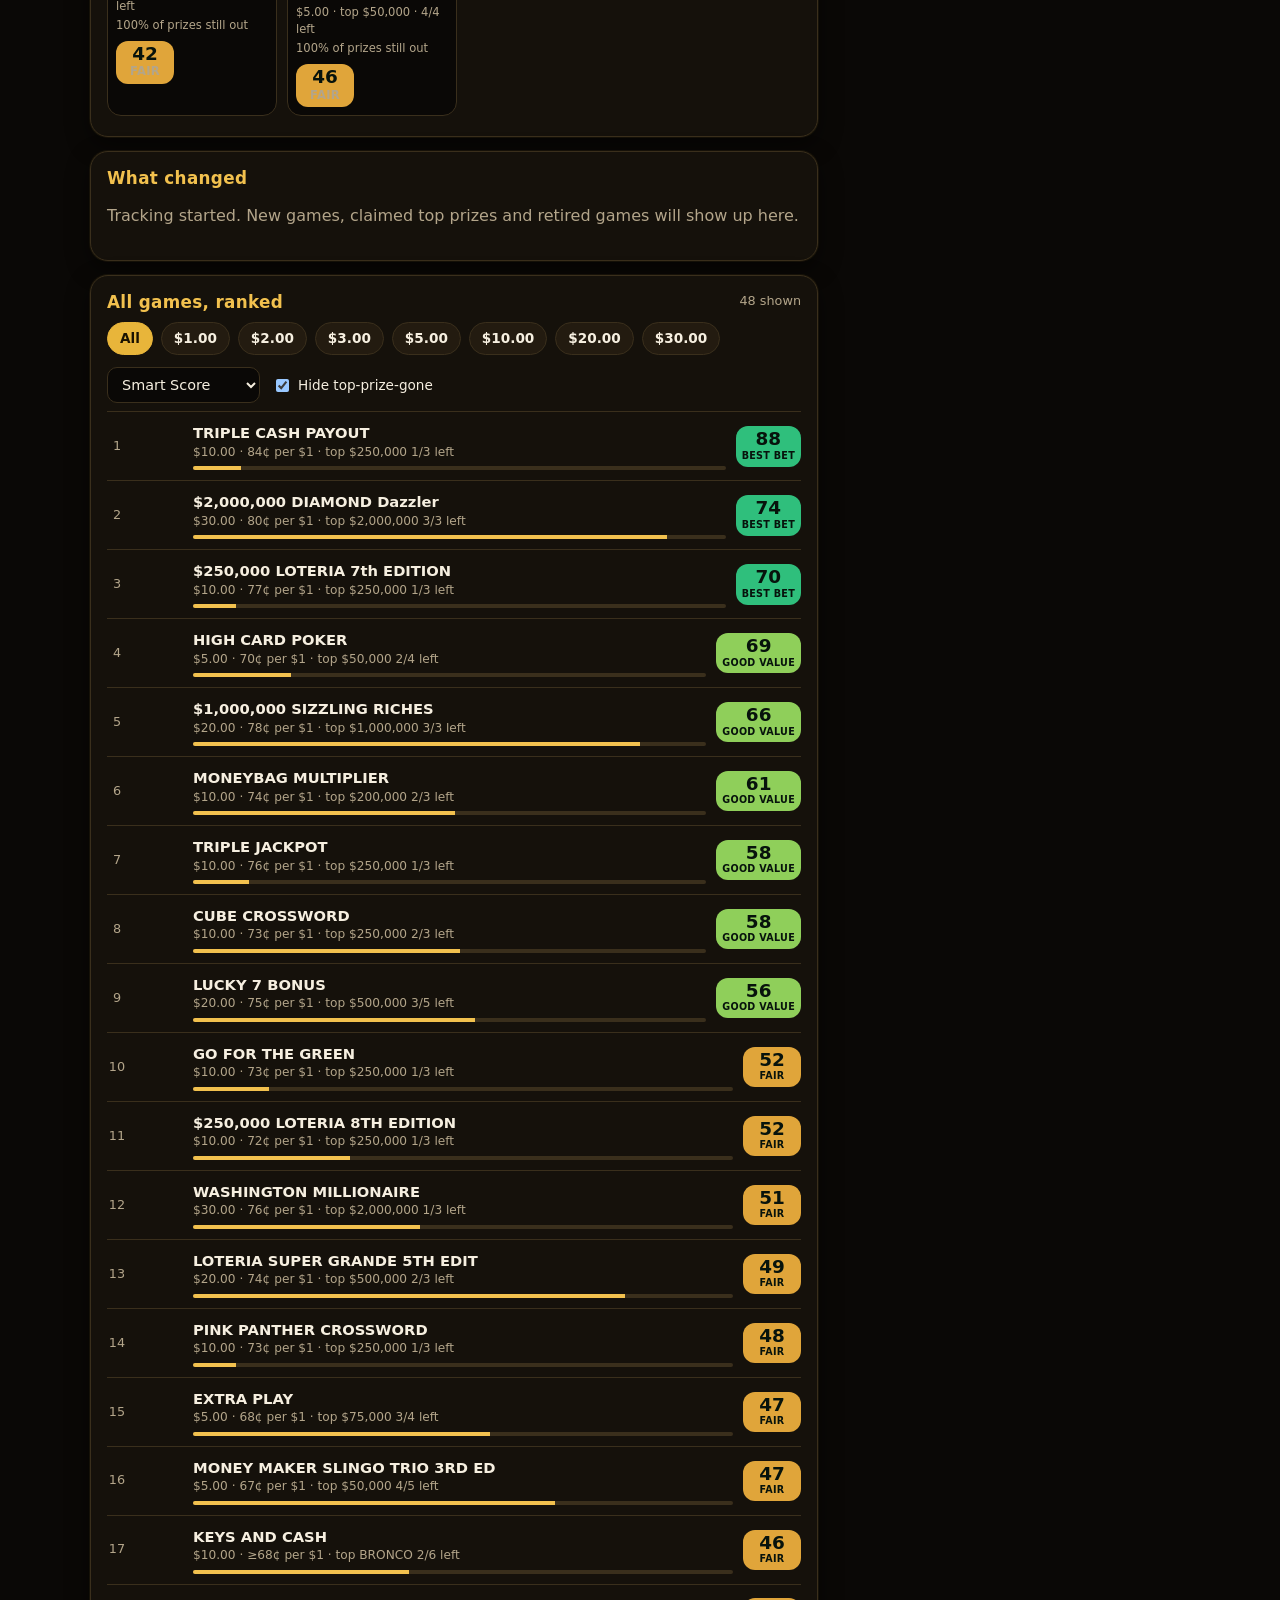
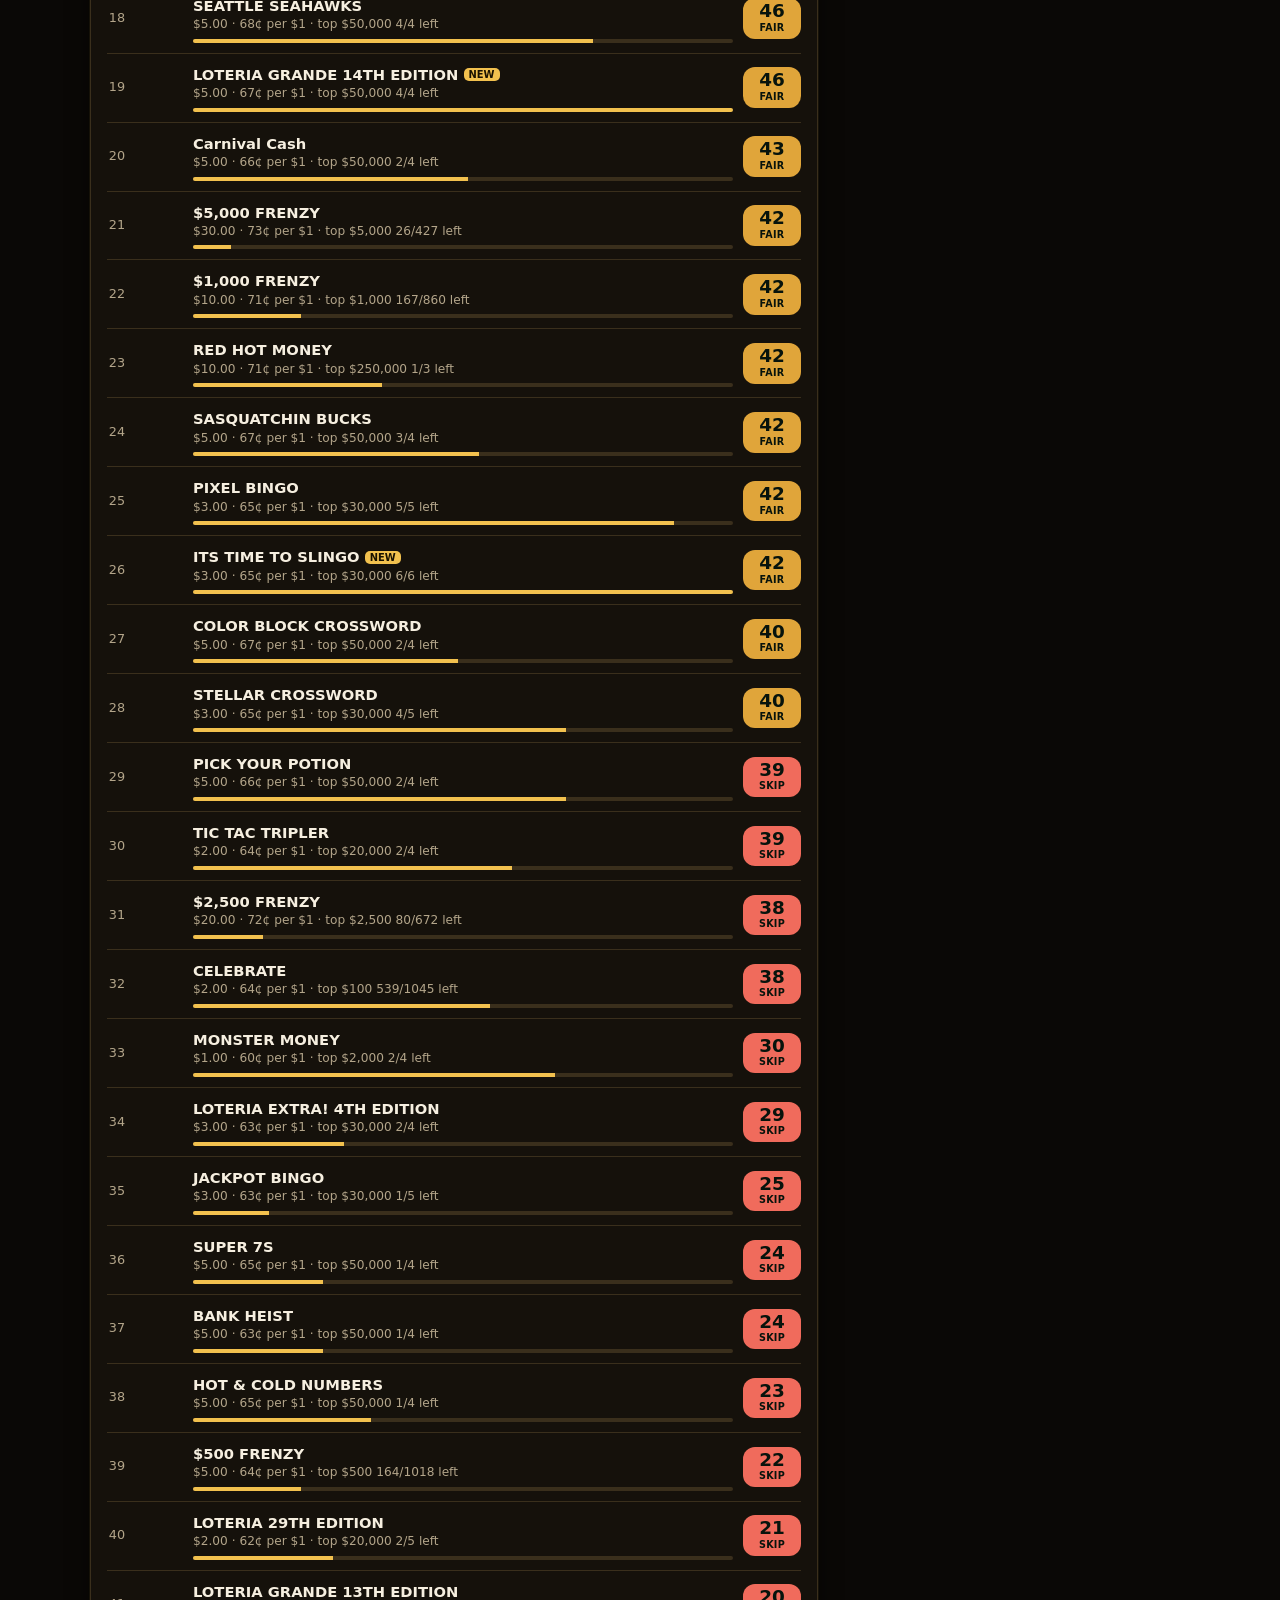
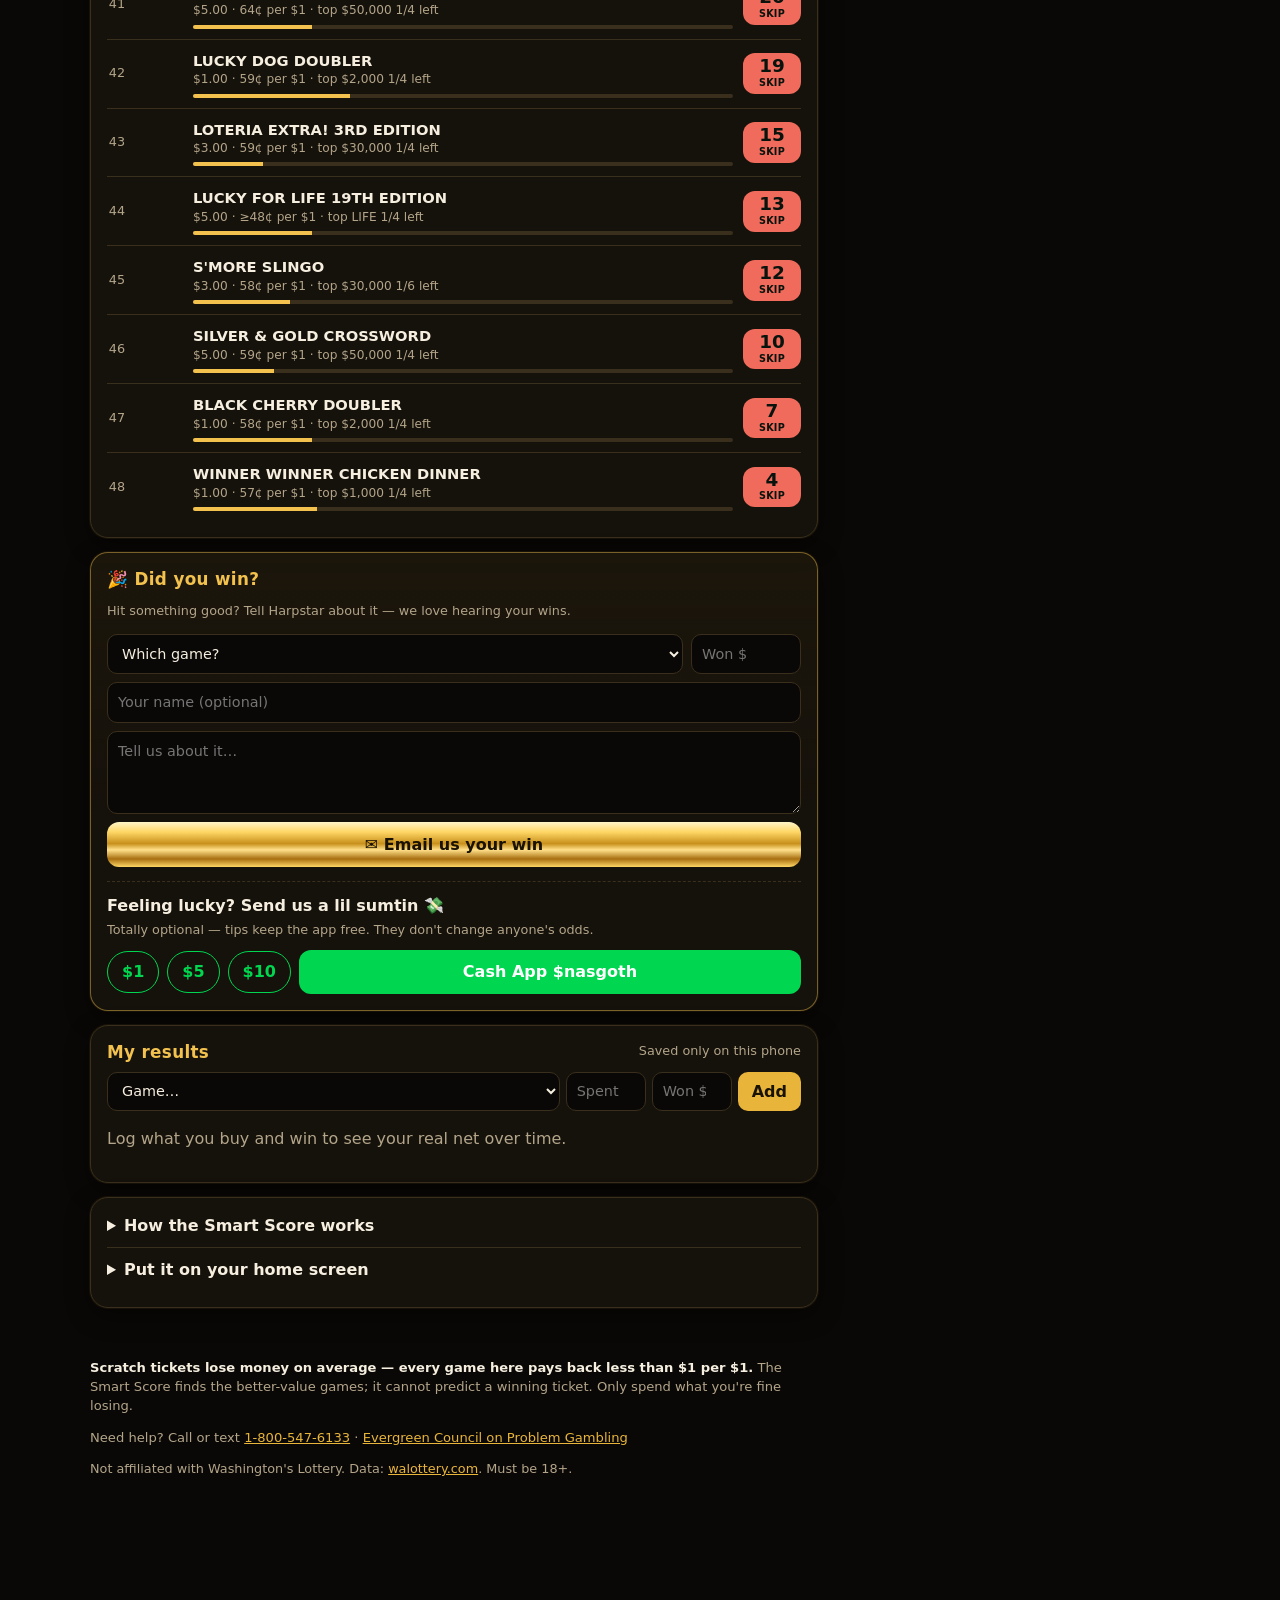
==== commit 56d0697c: "Rebrand to Scratchtastic by Harpstar with theme song and jackpot sound - App renamed from "WA Scratc" ====
--- a/docs/index.html
+++ b/docs/index.html
@@ -3,12 +3,12 @@
 <head>
   <meta charset="utf-8">
   <meta name="viewport" content="width=device-width,initial-scale=1,viewport-fit=cover">
-  <title>WA Scratch Lens</title>
+  <title>Scratchtastic by Harpstar</title>
   <meta name="description" content="Smart rankings for Washington Lottery scratch tickets, updated automatically.">
   <meta name="theme-color" content="#0a0806">
   <meta name="apple-mobile-web-app-capable" content="yes">
   <meta name="apple-mobile-web-app-status-bar-style" content="black-translucent">
-  <meta name="apple-mobile-web-app-title" content="Scratch Lens">
+  <meta name="apple-mobile-web-app-title" content="Scratchtastic">
   <link rel="manifest" href="manifest.webmanifest">
   <link rel="icon" href="icons/icon.svg" type="image/svg+xml">
   <link rel="apple-touch-icon" href="icons/icon-180.png">
@@ -21,17 +21,20 @@
 <header class="top">
   <div class="brand">
     <img src="icons/icon.svg" alt="" width="32" height="32">
-    <span class="brand-mini">Scratch Lens</span>
+    <span class="brand-mini">Scratchtastic</span>
   </div>
   <button id="refresh" class="icon-btn" aria-label="Refresh now" title="Refresh now">↻</button>
 </header>
 
-<section class="hero" aria-label="WA Scratch Lens by Harpstar">
+<section class="hero" aria-label="Scratchtastic by Harpstar">
   <div class="burst" id="burst" aria-hidden="true"></div>
-  <h1 class="title-gold"><span data-text="WA Scratch">WA Scratch</span><span data-text="Lens">Lens</span></h1>
-  <p class="by-silver"><span data-text="by Harpstar">by Harpstar</span></p>
+  <h1 class="title-gold" id="theme-trigger" style="cursor: pointer;" title="Click to play theme song"><span data-text="Scratchtastic">Scratchtastic</span></h1>
+  <p class="by-silver" id="harpstar-trigger" style="cursor: pointer;" title="Click to play theme song"><span data-text="by Harpstar">by Harpstar</span></p>
   <p class="tagline">Smart picks for Washington scratch tickets</p>
 </section>
+
+<audio id="theme-audio" src="scratchtastic.mp3" preload="none"></audio>
+<audio id="jackpot-audio" src="jackpot.mp3" preload="none"></audio>
 
 <section class="status" id="status" aria-live="polite">
   <div class="timer">
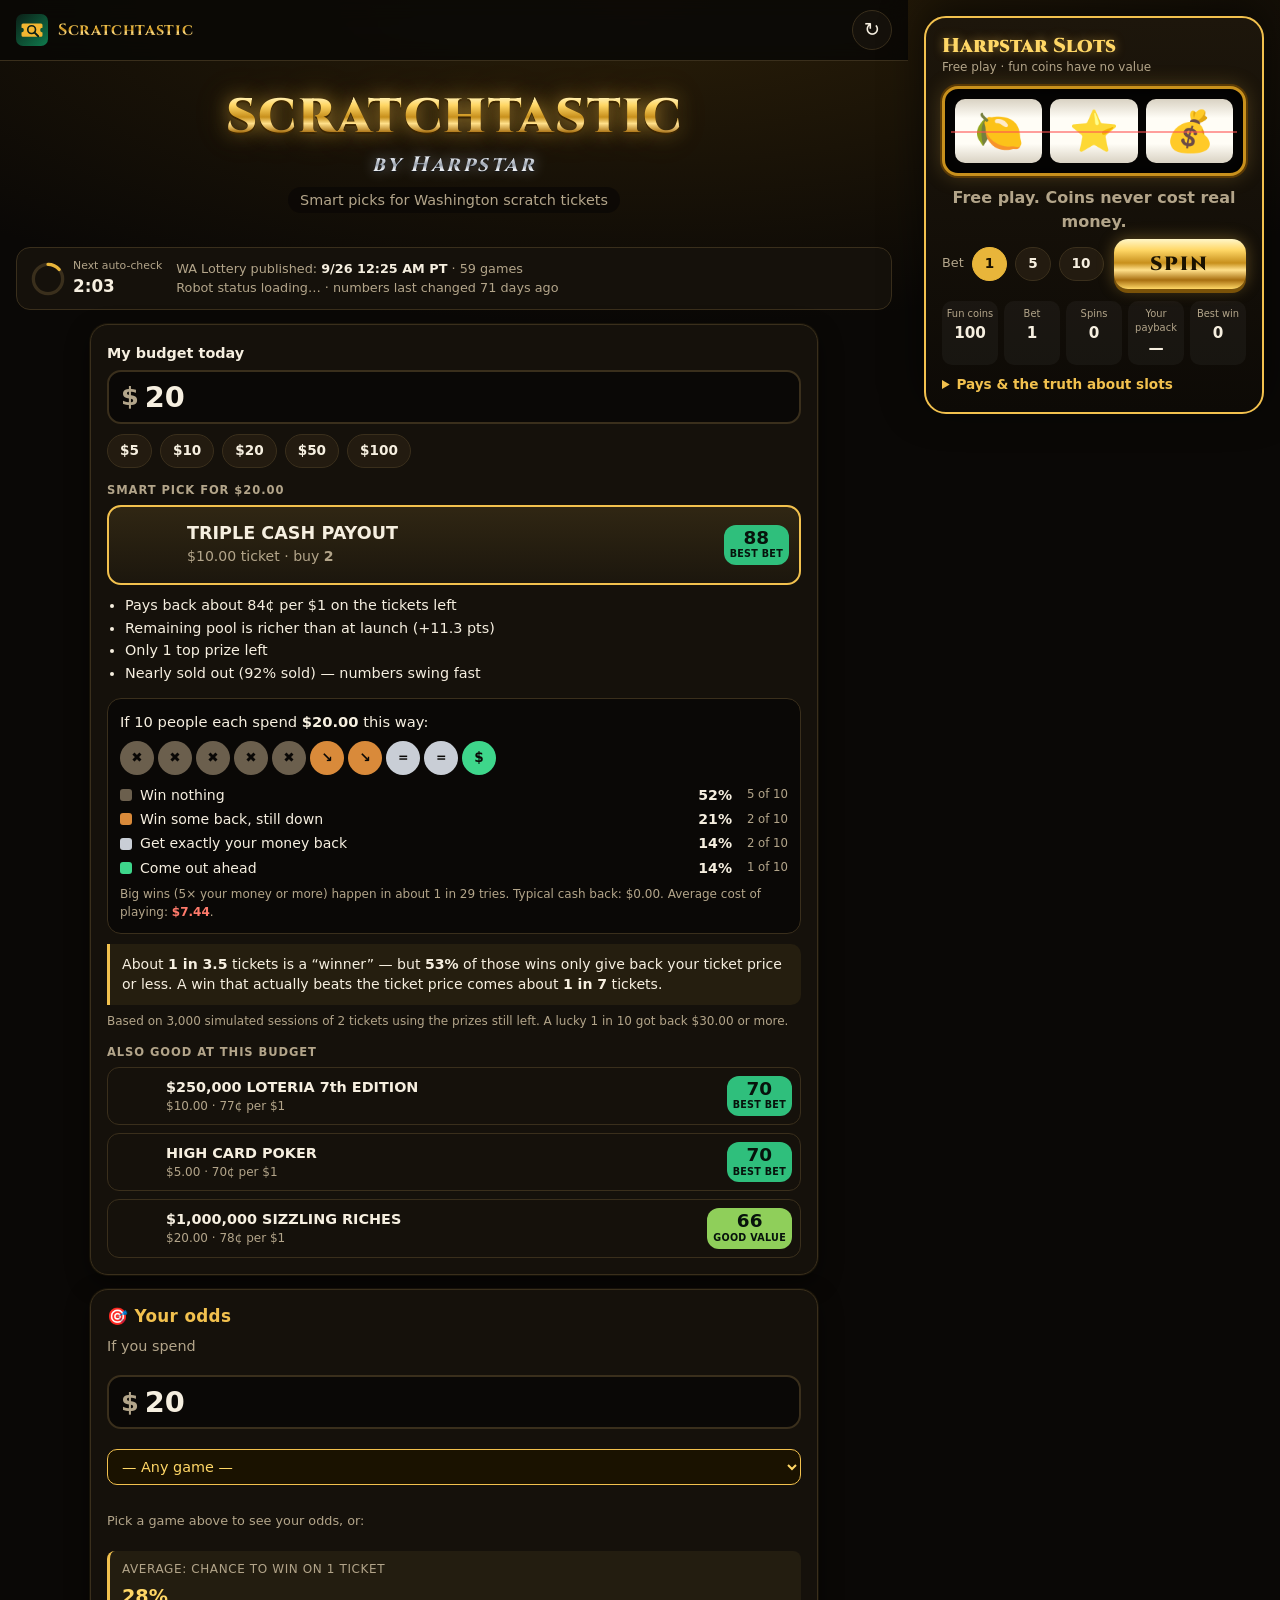
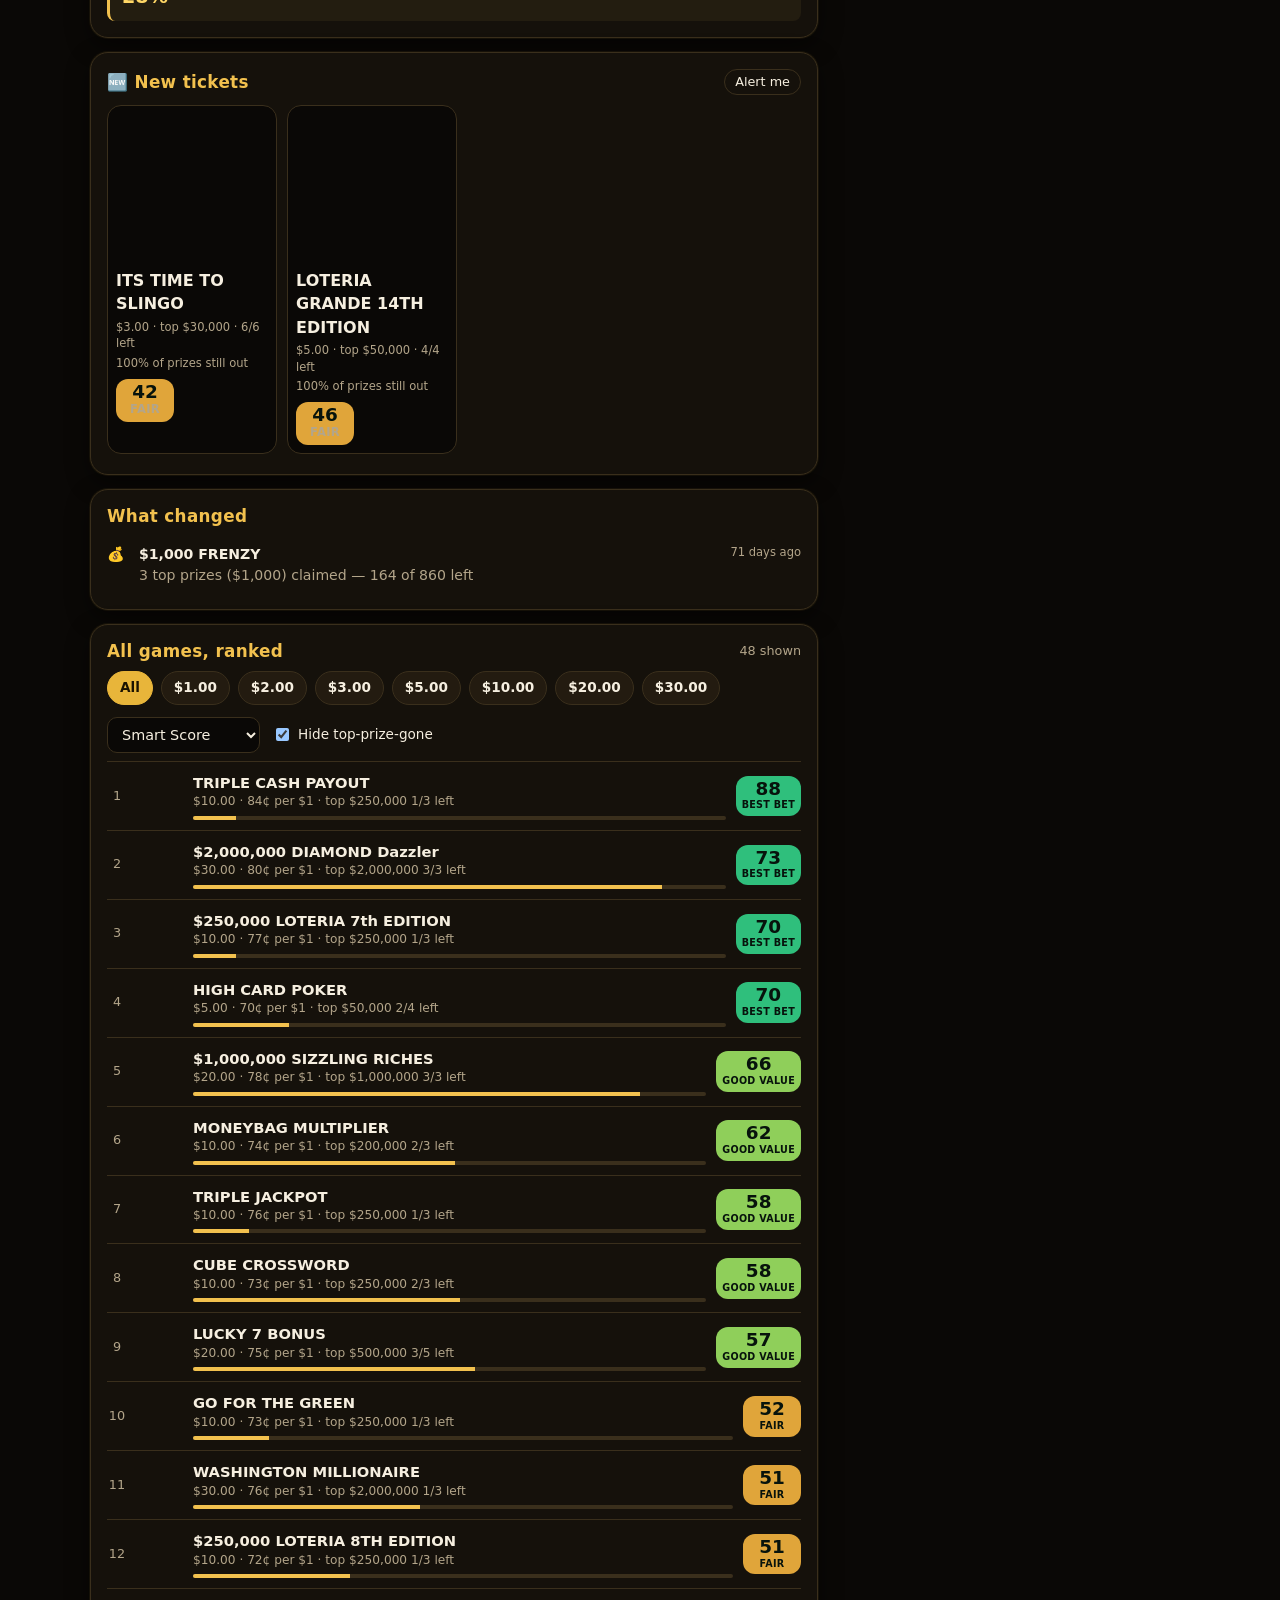
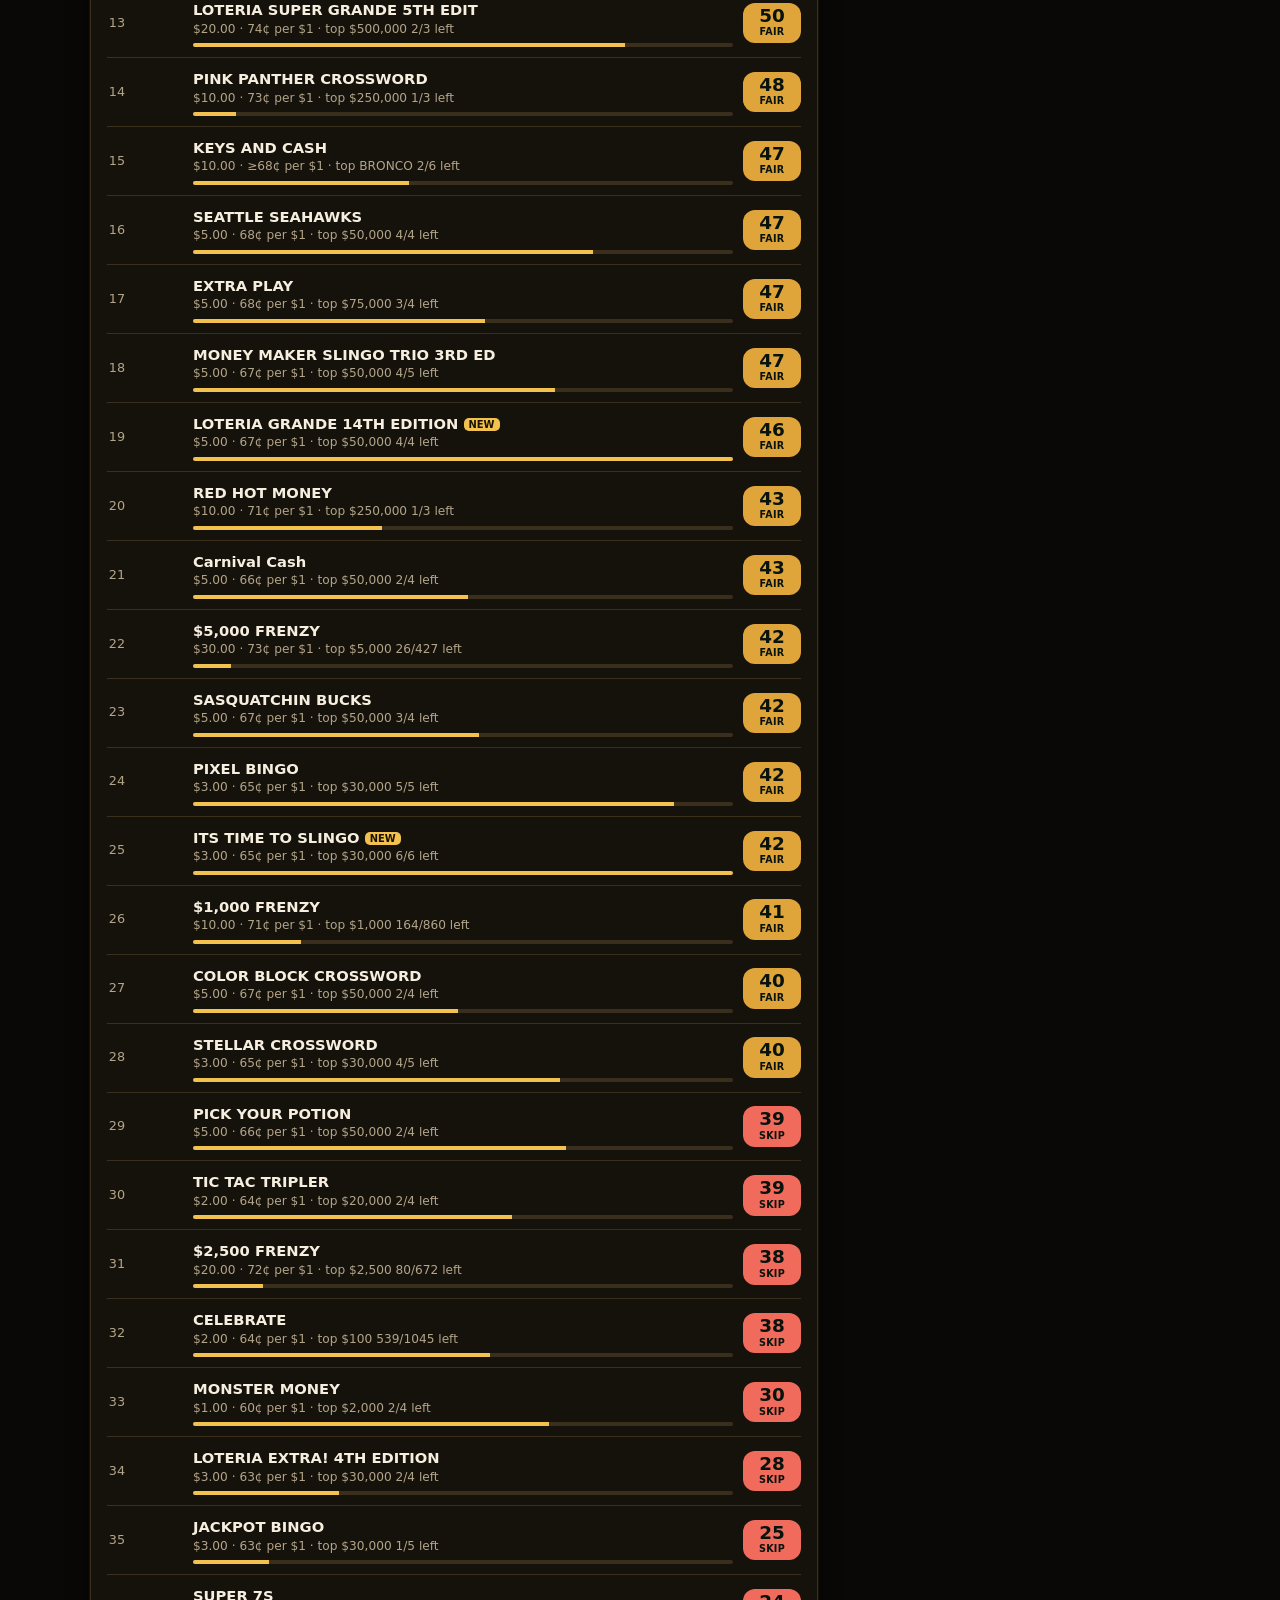
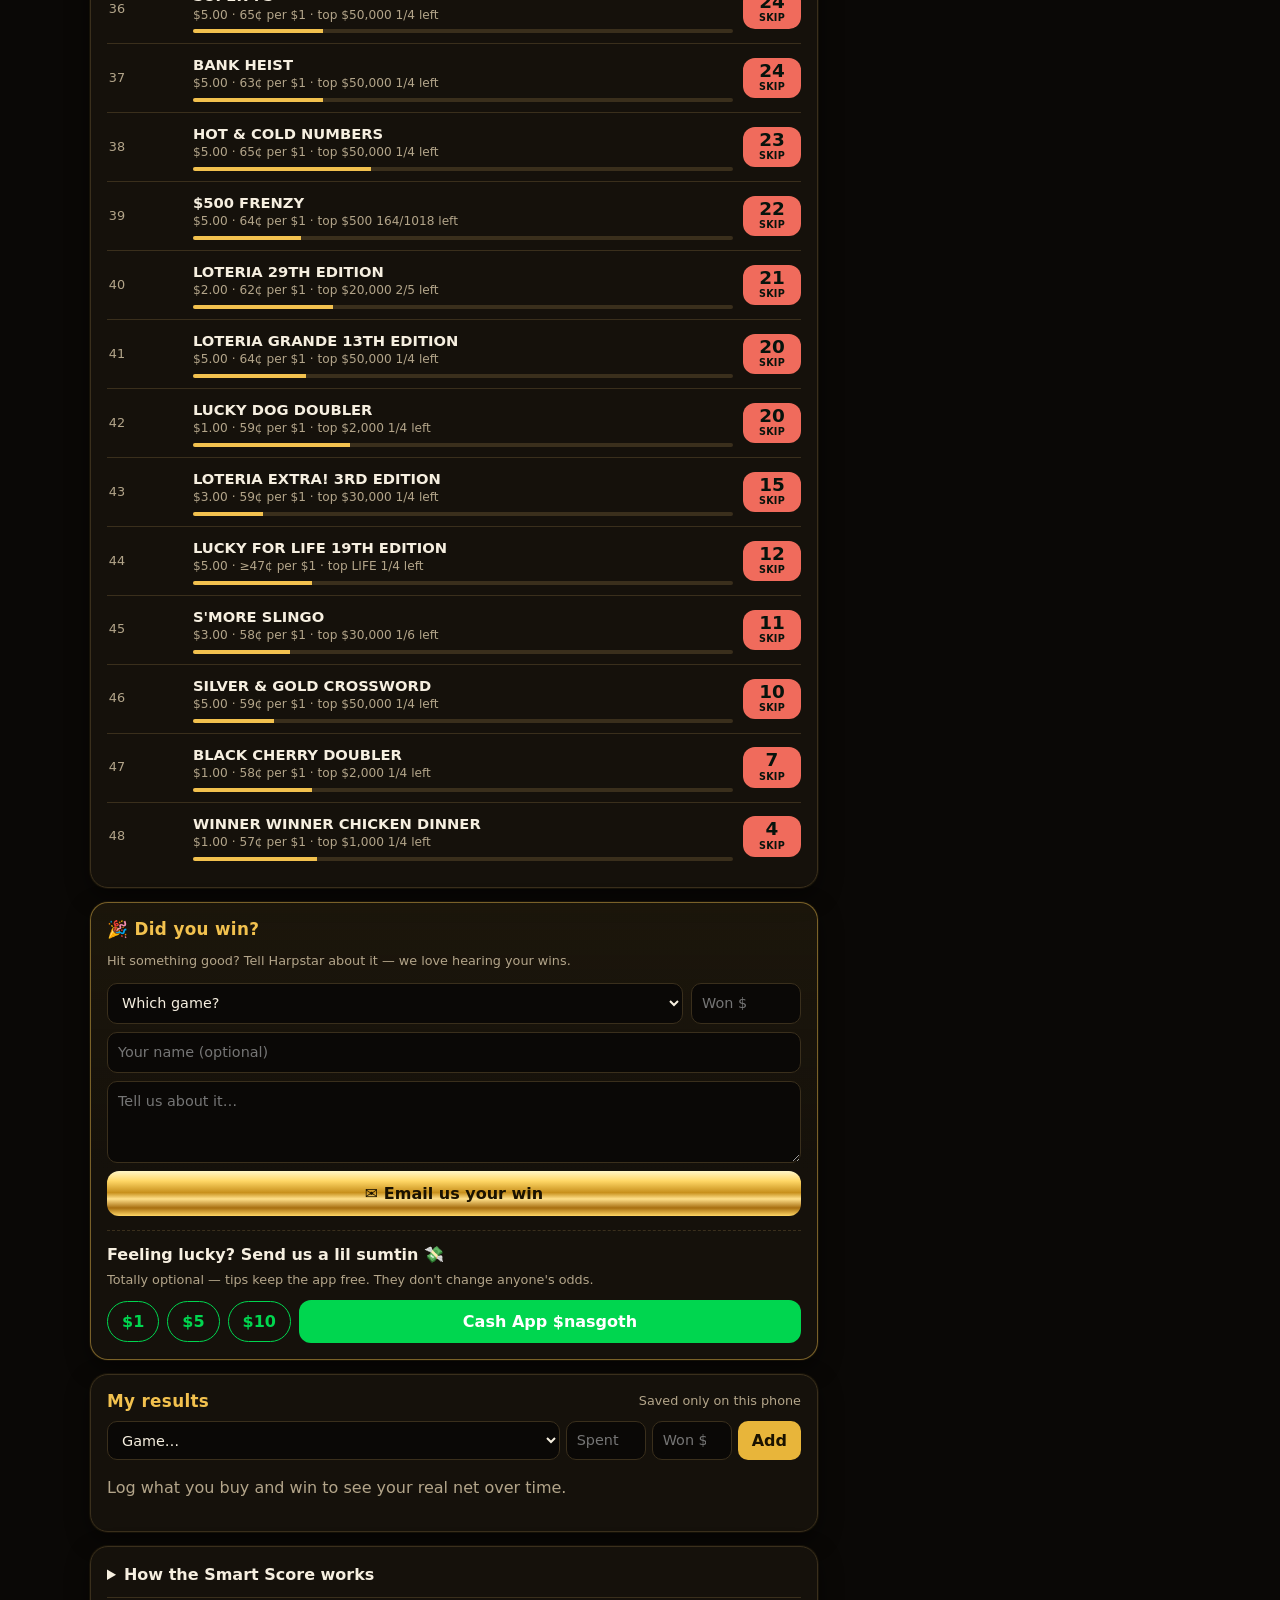
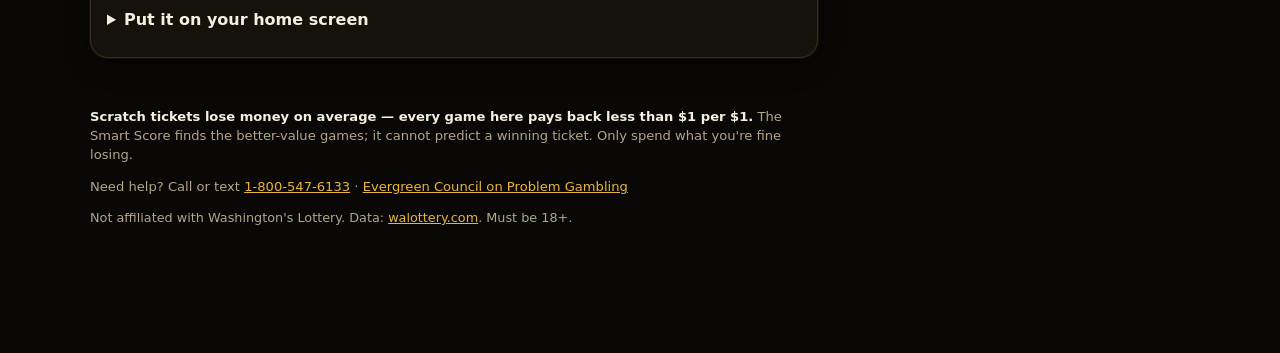
==== commit d2df4610: "Enhance slots with confetti & particle effects + add Probability Explorer for odds visualization - S" ====
--- a/docs/index.html
+++ b/docs/index.html
@@ -59,6 +59,16 @@
       </div>
     </form>
     <div id="pick-body"><p class="muted">Crunching the numbers…</p></div>
+  </section>
+
+  <section class="card" id="odds-explorer">
+    <div class="head"><h2>🎯 Your odds</h2></div>
+    <form id="odds-form" class="odds-form">
+      <label for="odds-budget">If you spend</label>
+      <div class="money"><span>$</span><input id="odds-budget" type="number" inputmode="decimal" min="1" max="10000" step="1" value="20"></div>
+      <select id="odds-game" aria-label="Pick a game"><option value="">— Any game —</option></select>
+    </form>
+    <div id="odds-result" class="odds-result"></div>
   </section>
 
   <section class="card" id="new-tickets">
--- a/docs/styles.css
+++ b/docs/styles.css
@@ -143,7 +143,7 @@
    lettering nor the flying $ signs use filter. */
 .hero { position: relative; overflow: hidden; text-align: center; padding: 34px 16px 22px; isolation: isolate; }
 .title-gold { position: relative; margin: 0; font-family: Cinzel, "Trajan Pro", Georgia, serif; font-weight: 900; text-transform: uppercase;
-  font-size: clamp(2.2rem, 11vw, 4.2rem); line-height: .95; letter-spacing: .03em; display: flex; flex-direction: column; align-items: center; }
+  font-size: clamp(1.6rem, 8vw, 3rem); line-height: .95; letter-spacing: .03em; display: flex; flex-direction: column; align-items: center; }
 .title-gold span, .by-silver span { position: relative; display: inline-block; }
 .title-gold span::before, .by-silver span::before { content: attr(data-text); position: absolute; inset: 0; z-index: -1; color: #5a3a05;
   -webkit-text-fill-color: #5a3a05; text-shadow: 0 2px 0 #3d2703, 0 0 18px rgba(255,200,80,.55), 0 0 36px rgba(255,190,60,.25); }
@@ -151,7 +151,7 @@
   background-size: 250% 100%, 100% 100%; animation: shine 3.8s ease-in-out infinite;
   -webkit-background-clip: text; background-clip: text; color: transparent; -webkit-text-fill-color: transparent; }
 @keyframes shine { 0% { background-position: 150% 0, 0 0; } 55%, 100% { background-position: -60% 0, 0 0; } }
-.by-silver { margin: 10px 0 0; font: italic 700 clamp(1.1rem, 5vw, 1.6rem) Cinzel, Georgia, serif; letter-spacing: .12em; }
+.by-silver { margin: 10px 0 0; font: italic 700 clamp(0.9rem, 4vw, 1.3rem) Cinzel, Georgia, serif; letter-spacing: .12em; }
 .by-silver span { background: var(--silver-metal); -webkit-background-clip: text; background-clip: text; color: transparent; -webkit-text-fill-color: transparent; }
 .by-silver span::before { color: #2b2f35; -webkit-text-fill-color: #2b2f35; text-shadow: 0 1px 0 #16181c, 0 0 14px rgba(220,230,255,.45); }
 .tagline { margin: 8px 0 0; color: var(--muted); font-size: .9rem; }
@@ -237,6 +237,12 @@
 .slots.win .reels { animation: winflash .5s ease 3; }
 .slots.jackpot .reels { animation: winflash .35s ease 8; }
 @keyframes winflash { 50% { box-shadow: inset 0 0 18px rgba(0,0,0,.9), 0 0 0 2px #ffd766, 0 0 40px rgba(255,215,102,.9); } }
+@keyframes winspin { 0%, 100% { transform: scale(1); } 50% { transform: scale(1.08); } }
+@keyframes jackpotbounce { 0%, 100% { transform: scale(1) rotateZ(0deg); } 25% { transform: scale(1.12) rotateZ(-2deg); } 50% { transform: scale(1.15) rotateZ(2deg); } 75% { transform: scale(1.12) rotateZ(-1deg); } }
+@keyframes confetti-fall { to { transform: translateY(300px) rotateZ(360deg); opacity: 0; } }
+.confetti { position: fixed; pointer-events: none; font-size: 20px; will-change: transform; }
+.slots.win .reels { animation: winspin .3s ease 2; }
+.slots.jackpot .reels { animation: jackpotbounce .4s ease 1; }
 @media (min-width: 1180px) {
   body { padding-right: 372px; }
   .slots-fab { display: none; }
@@ -246,6 +252,16 @@
 }
 @media (prefers-reduced-motion: reduce) { .slots { transition: none; } .slots.win .reels, .slots.jackpot .reels { animation: none; } }
 body { padding-bottom: calc(80px + env(safe-area-inset-bottom)); }
+
+/* ---------- Odds explorer ---------- */
+.odds-form { display: flex; flex-direction: column; gap: 12px; margin-bottom: 14px; }
+.odds-form label { font-size: .9rem; color: var(--muted); }
+.odds-form .money { margin-bottom: 8px; }
+.odds-form select { padding: 8px 10px; border-radius: 10px; border: 1px solid var(--gold); background: #1a1200; color: #ffd766; font-size: .9rem; }
+.odds-result { display: grid; gap: 8px; }
+.odds-stat { background: rgba(255,215,102,.06); border-left: 3px solid var(--gold); padding: 10px 12px; border-radius: 8px; }
+.odds-stat-label { font-size: .75rem; color: var(--muted); text-transform: uppercase; letter-spacing: .05em; }
+.odds-stat-value { font-size: 1.2rem; font-weight: 700; color: #ffd766; margin-top: 4px; }
 
 /* ---------- did you win? ---------- */
 .win-box { border-color: rgba(242,193,78,.45); background: linear-gradient(180deg, rgba(242,193,78,.08), var(--card) 60%); }
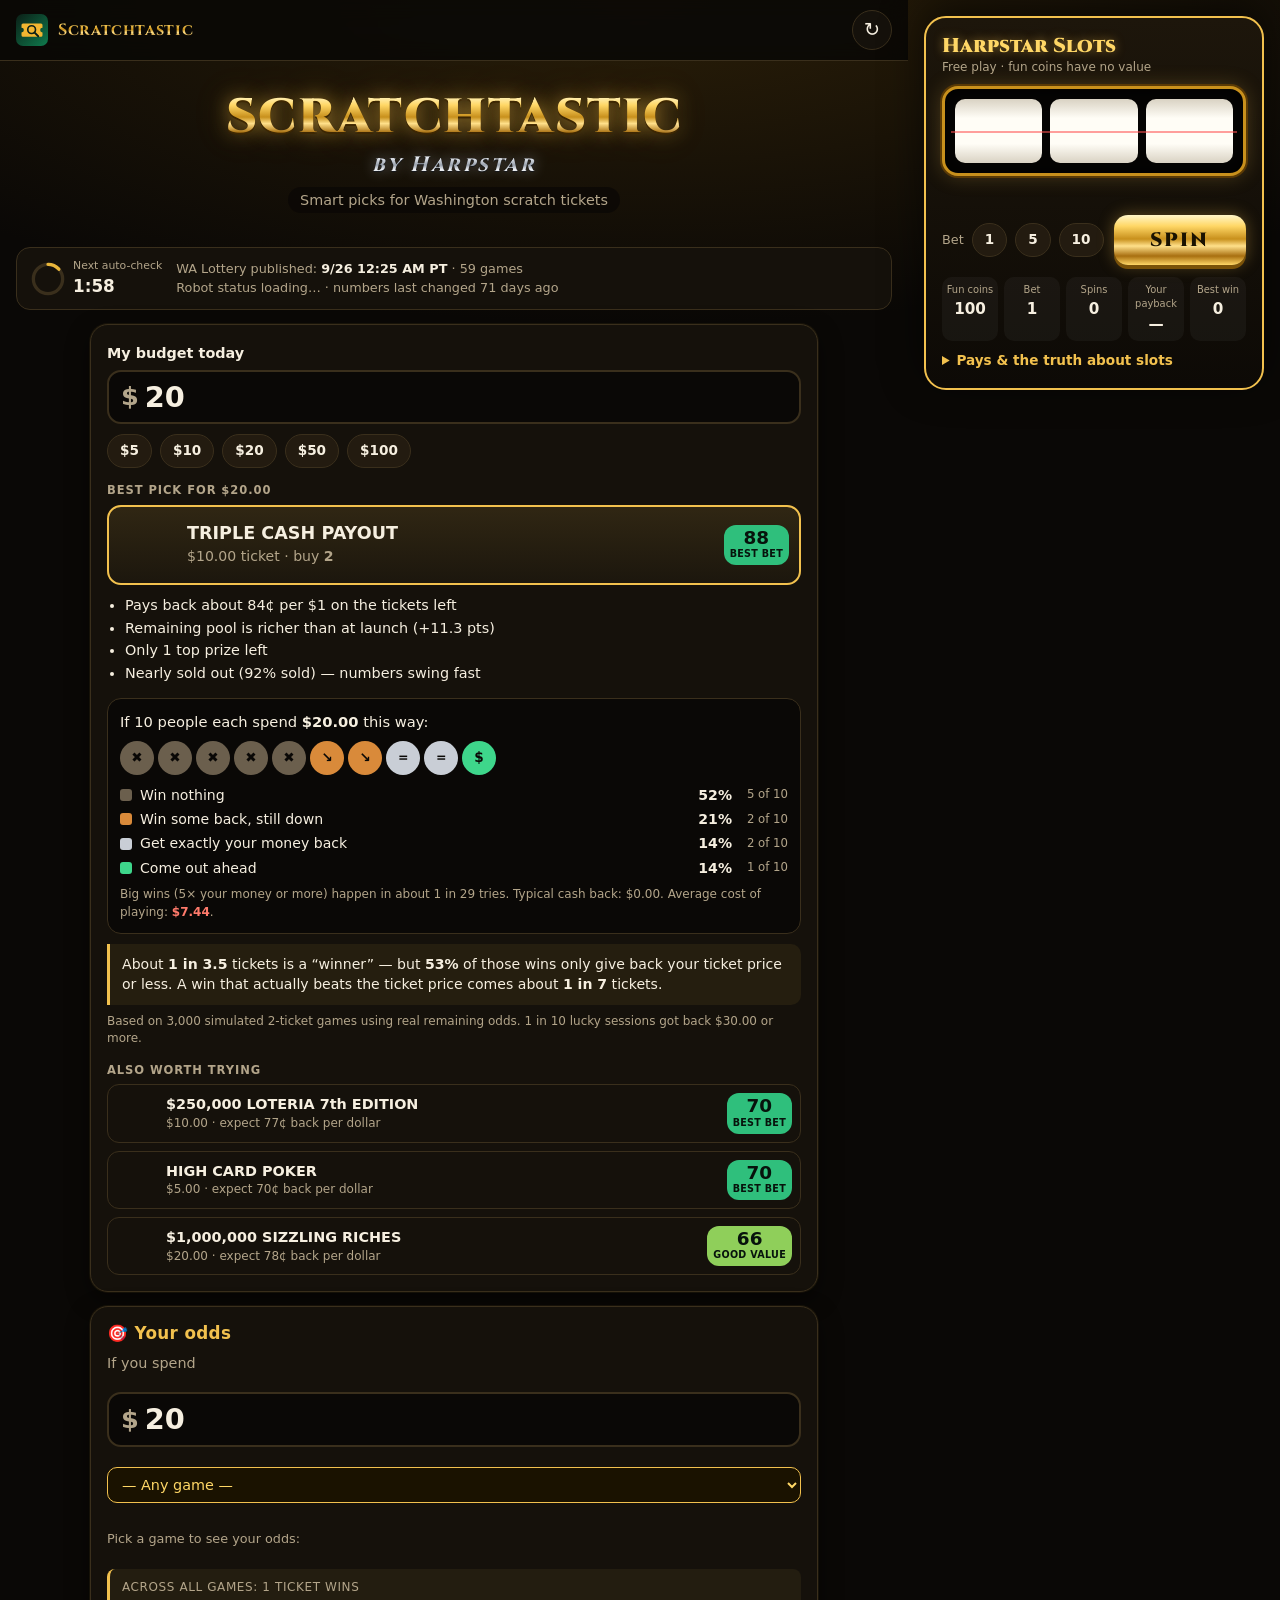
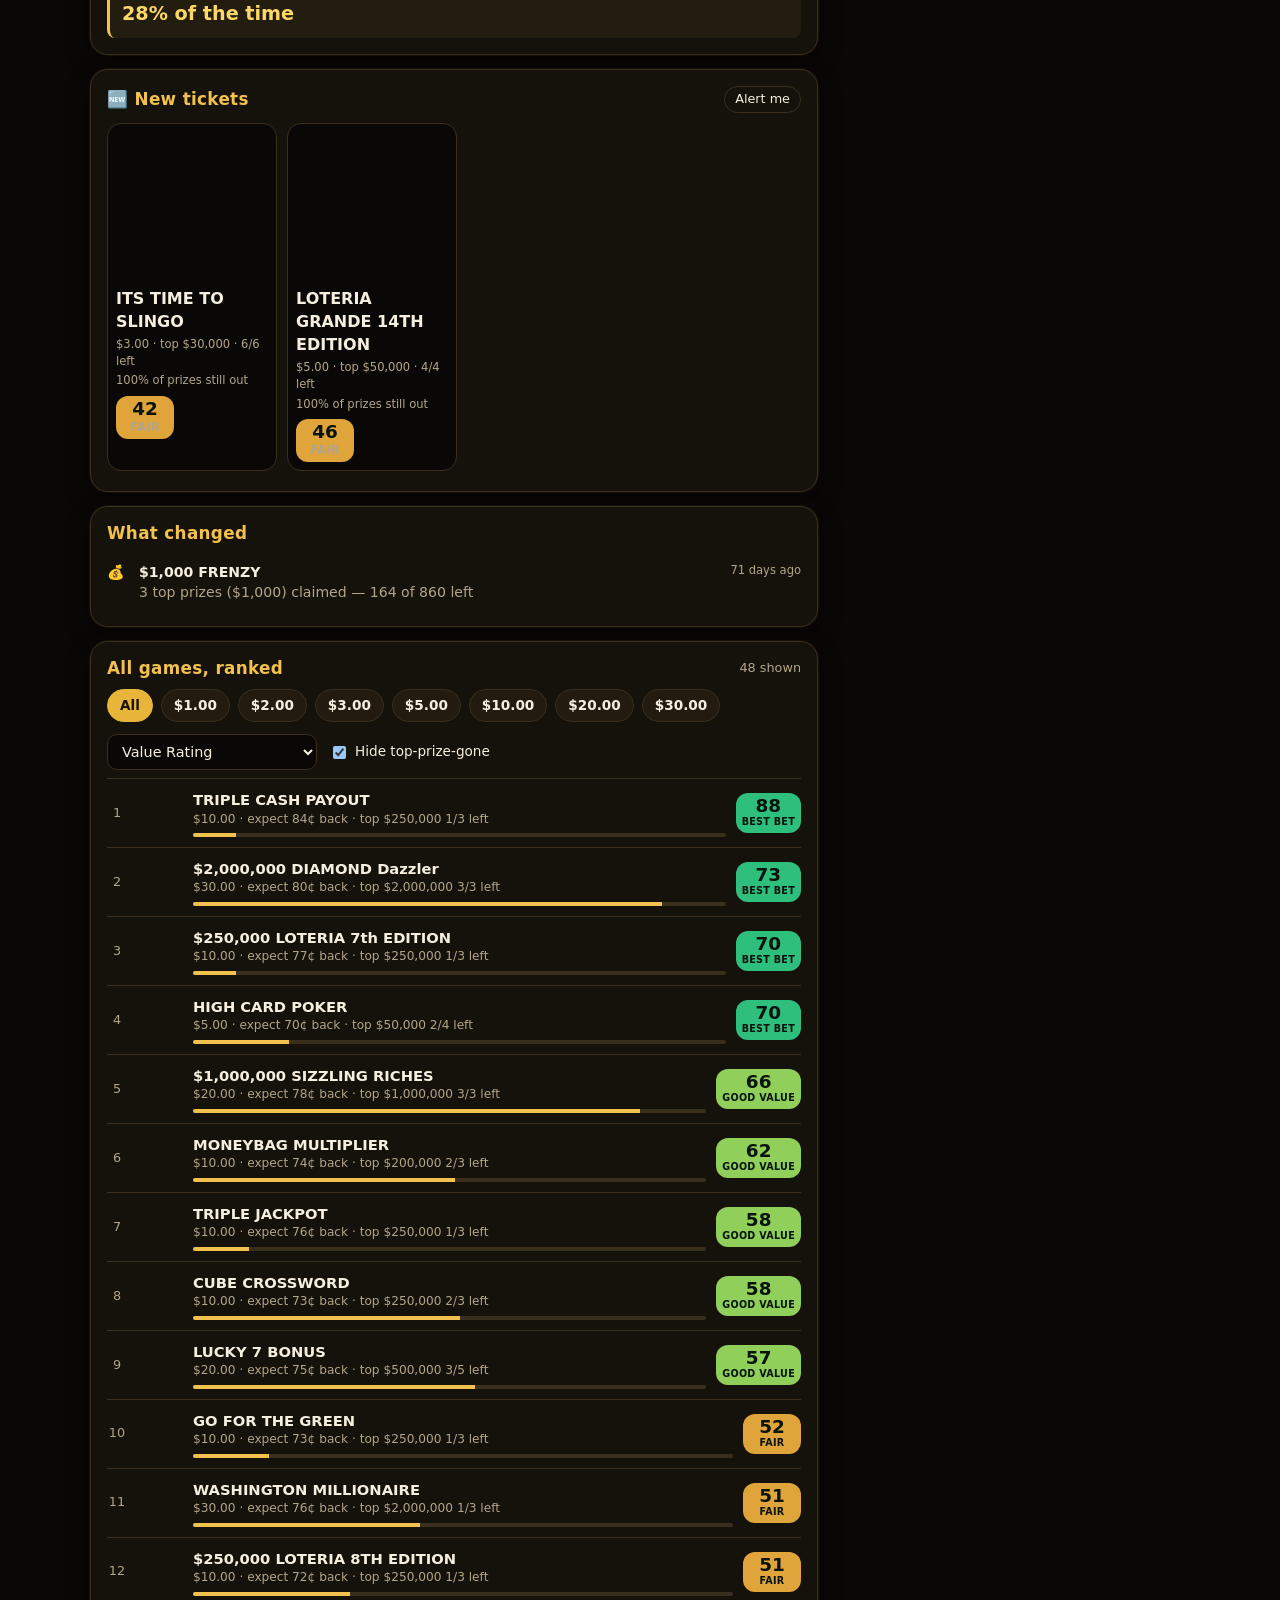
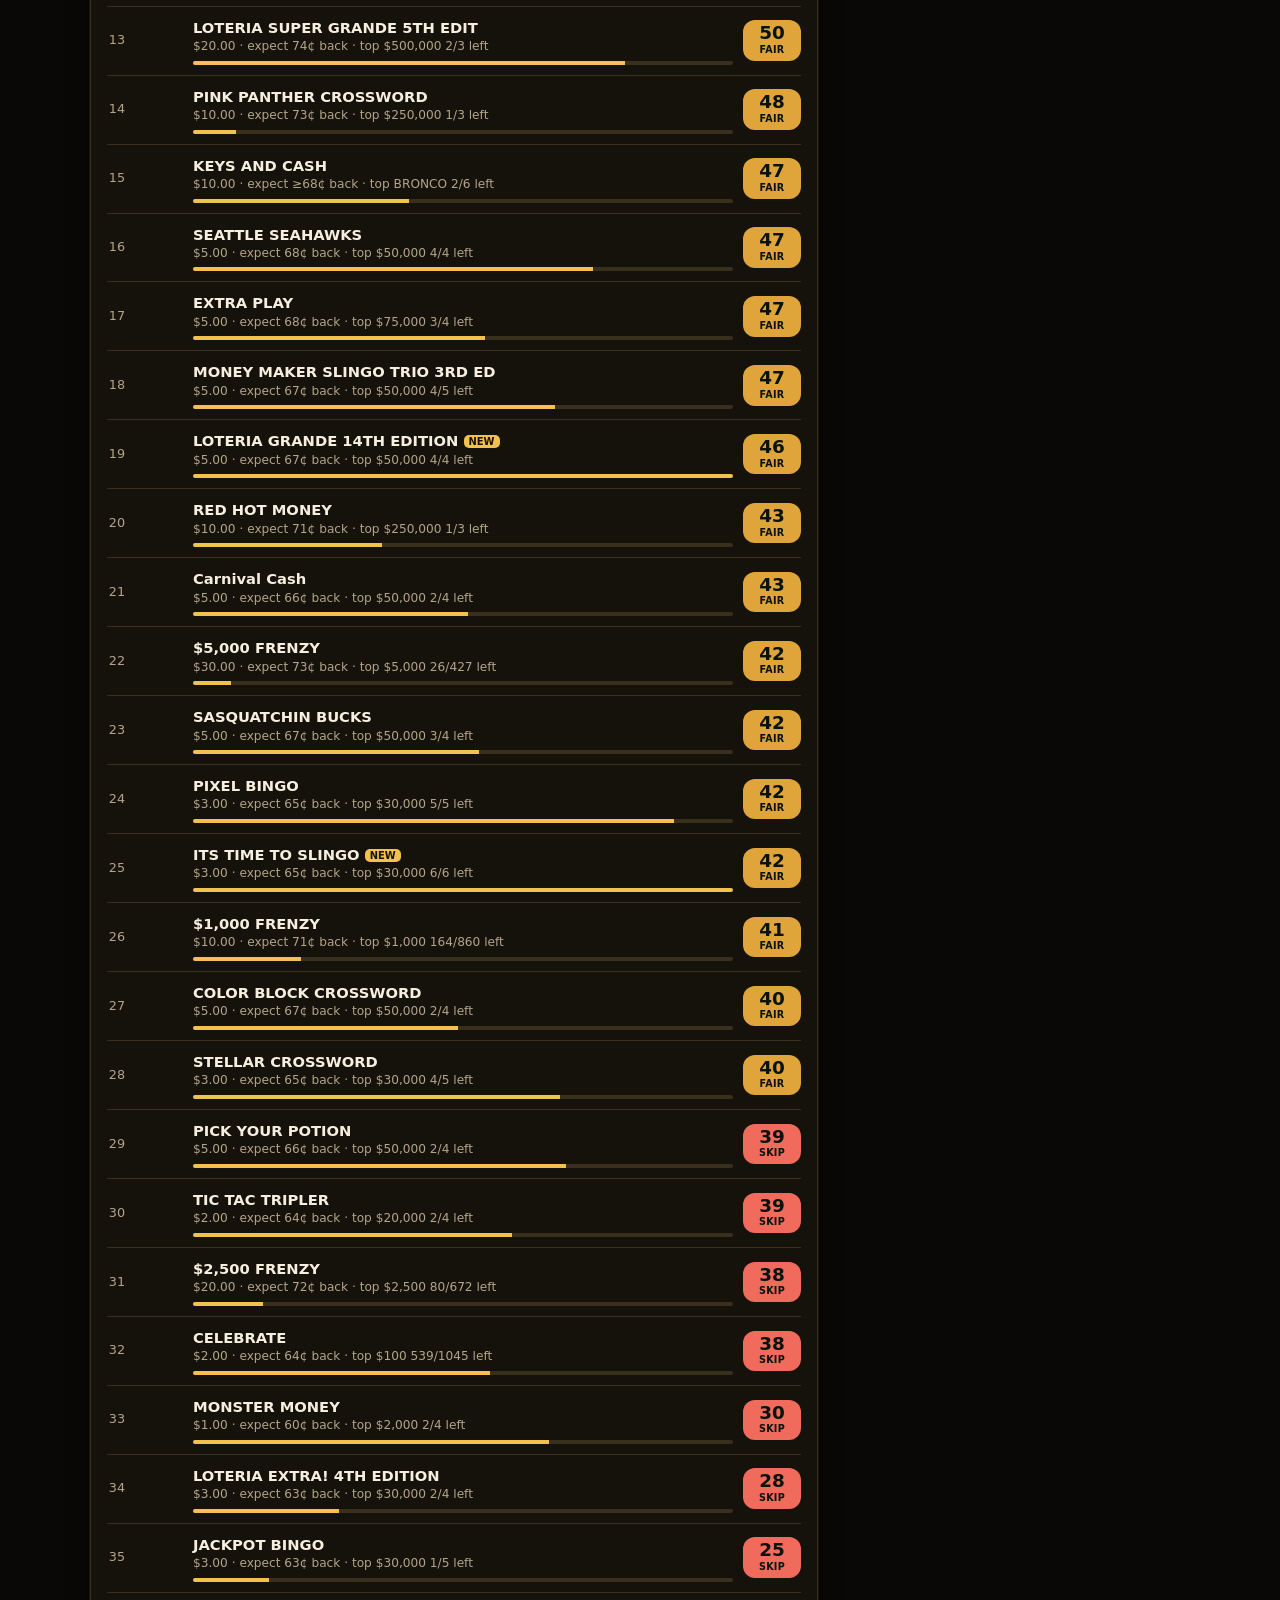
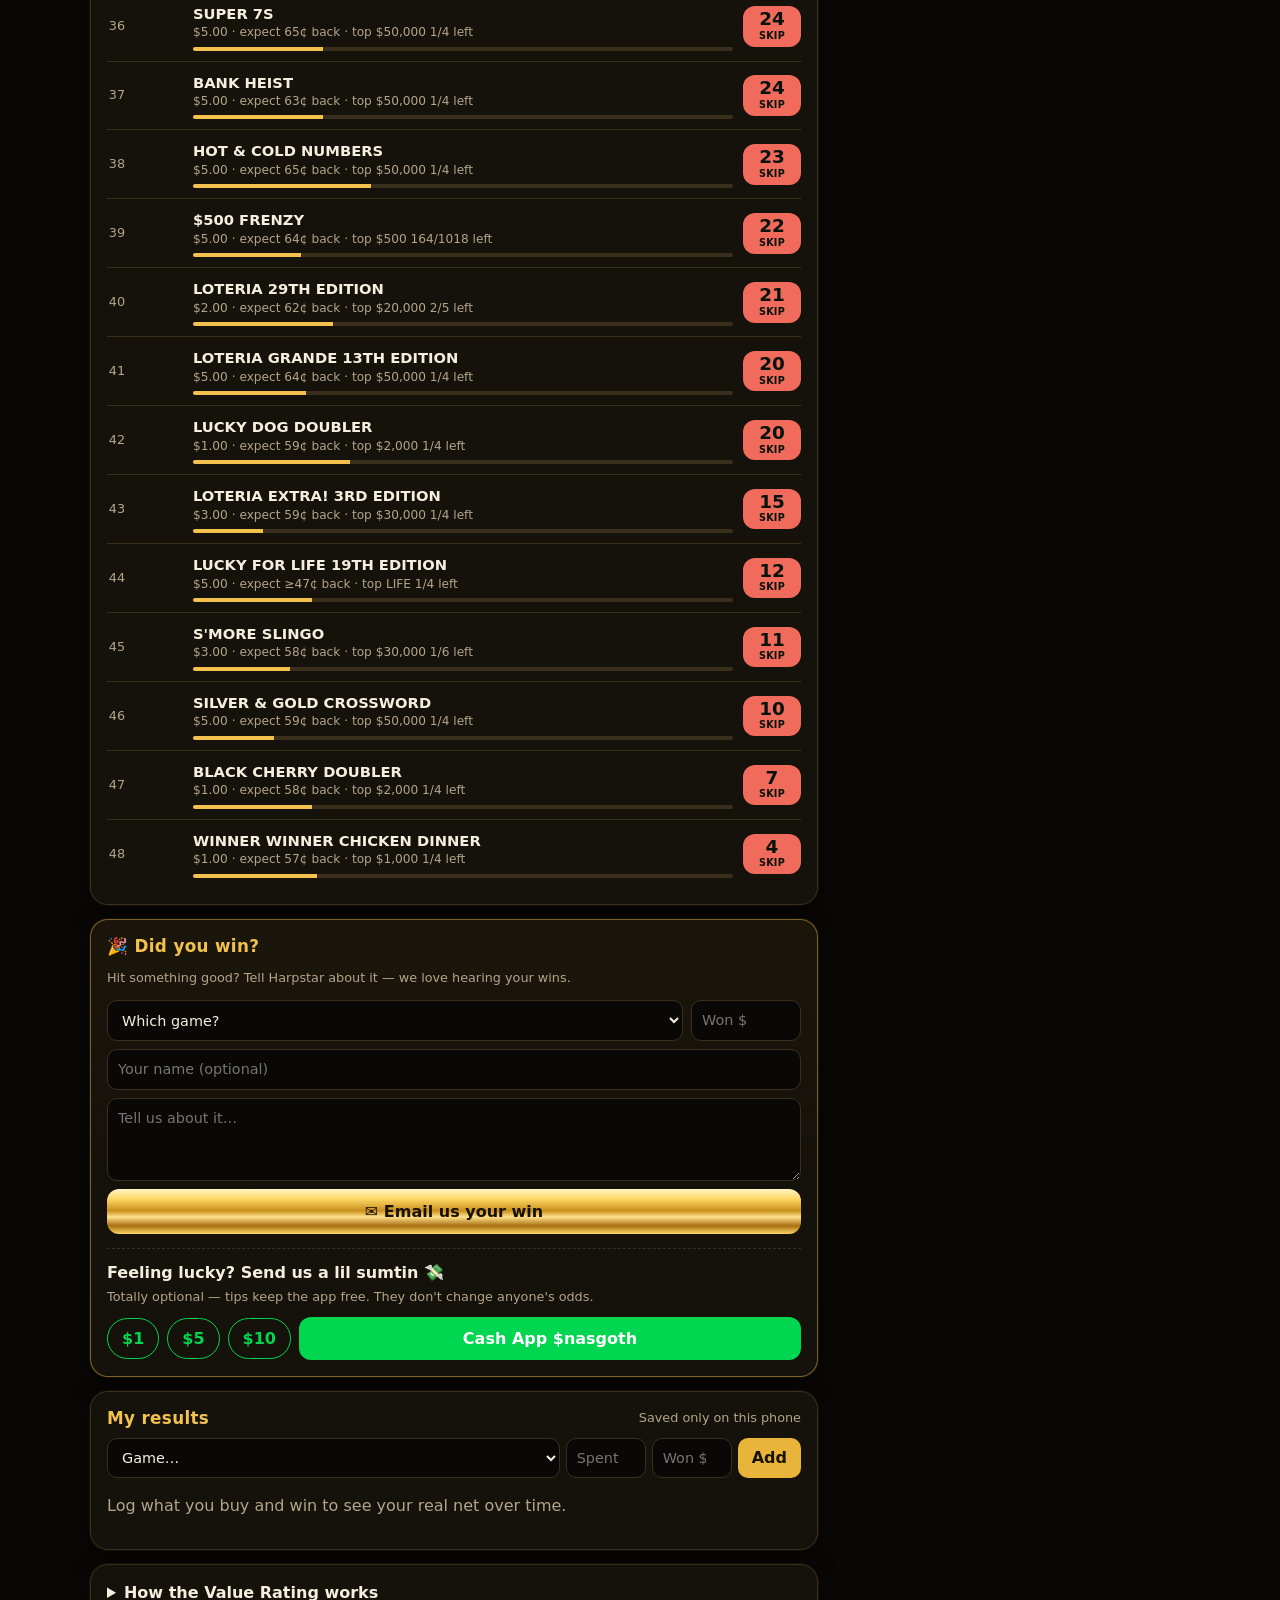
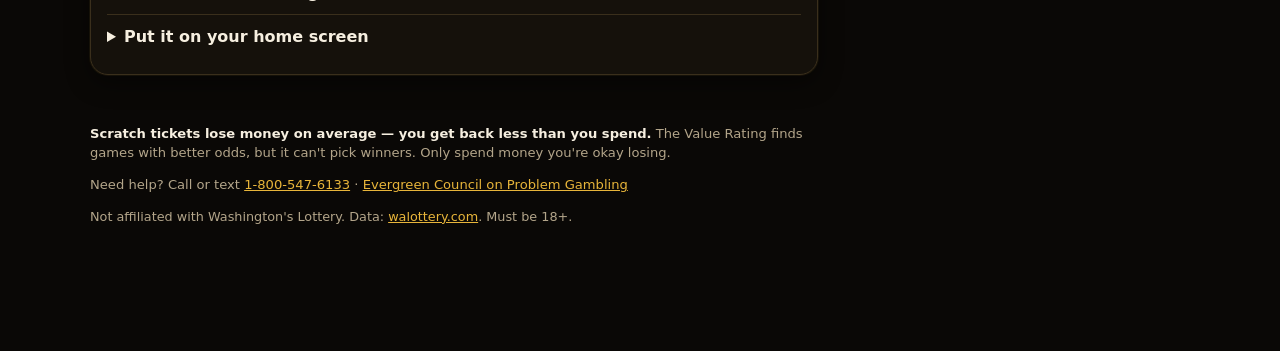
==== commit df12741d: "Simplify language: replace jargon with plain English Replace technical terms throughout the app: - '" ====
--- a/docs/index.html
+++ b/docs/index.html
@@ -87,8 +87,8 @@
       <div class="chips" id="price-chips"></div>
       <div class="filter-row">
         <select id="sort" aria-label="Sort by">
-          <option value="score">Smart Score</option>
-          <option value="rtp">Payback per $1</option>
+          <option value="score">Value Rating</option>
+          <option value="rtp">Expected return per $1</option>
           <option value="top">Top-prize odds</option>
           <option value="cost">Price</option>
         </select>
@@ -133,16 +133,16 @@
 
   <section class="card how">
     <details>
-      <summary>How the Smart Score works</summary>
-      <p>Every game gets 0–100 from the official WA Lottery prize table:</p>
+      <summary>How the Value Rating works</summary>
+      <p>Each game scores 0–100 based on:</p>
       <ul>
-        <li><b>Payback (45%)</b> — estimated cents returned per $1 on the tickets still unsold.</li>
-        <li><b>Drift (30%)</b> — payback now vs. at launch. Positive means big prizes are outlasting small ones.</li>
-        <li><b>Big-prize share (25%)</b> — share of the top 3 prize tiers left vs. share of all winners left.</li>
-        <li>Games with <b>every top prize gone</b> are cut by 45% and marked Skip.</li>
+        <li><b>Return value (45%)</b> — how much you typically get back per dollar on unsold tickets.</li>
+        <li><b>Prize pattern (30%)</b> — how odds have changed since launch. Better if big prizes outlast small ones.</li>
+        <li><b>Premium prize share (25%)</b> — what % of wins come from the top 3 prizes vs. all wins.</li>
+        <li>Games where <b>the big prize is gone</b> score 45% lower and show "Skip".</li>
       </ul>
-      <p><b>Chance to end ahead</b> comes from 3,000 simulated sessions at your budget using the remaining prize odds.</p>
-      <p>Remaining tickets are estimated as <i>overall odds × winning prizes left</i>. The Lottery reports <i>claimed</i> prizes, so a recently won but unclaimed prize can still look available.</p>
+      <p><b>Your win chance</b> is simulated 3,000 times at your budget using real remaining odds.</p>
+      <p>Unsold tickets estimated as: overall odds × wins left. Lottery reports claimed wins, so unclaimed winners may still show as available.</p>
     </details>
     <details>
       <summary>Put it on your home screen</summary>
@@ -180,7 +180,7 @@
     </div>
     <details class="paytable"><summary>Pays &amp; the truth about slots</summary>
       <ul id="slot-paytable"></ul>
-      <p>This machine is built to pay back <b id="slot-rtp">86%</b> over time, like real slots. Watch “Your payback” — a hot streak can top 100%, but the more you spin, the closer it slides to the house number. Same lesson as scratch tickets.</p>
+      <p>This machine returns <b id=”slot-rtp”>86%</b> on average, like real casinos. Watch “Your payback” — lucky streaks can hit 100%+, but over time it slides toward 86%. Same math as real scratch tickets.</p>
       <button id="slot-reset" class="ghost small" type="button">Reset stats</button>
     </details>
   </div>
@@ -189,7 +189,7 @@
 <dialog id="detail"><div id="detail-body"></div><button class="close" id="detail-close" aria-label="Close">✕</button></dialog>
 
 <footer>
-  <p><b>Scratch tickets lose money on average — every game here pays back less than $1 per $1.</b> The Smart Score finds the better-value games; it cannot predict a winning ticket. Only spend what you're fine losing.</p>
+  <p><b>Scratch tickets lose money on average — you get back less than you spend.</b> The Value Rating finds games with better odds, but it can't pick winners. Only spend money you're okay losing.</p>
   <p>Need help? Call or text <a href="tel:18005476133">1-800-547-6133</a> · <a href="https://evergreencpg.org/">Evergreen Council on Problem Gambling</a></p>
   <p class="muted small">Not affiliated with Washington's Lottery. Data: <a href="https://walottery.com/Scratch/explorer.aspx">walottery.com</a>. Must be 18+.</p>
 </footer>
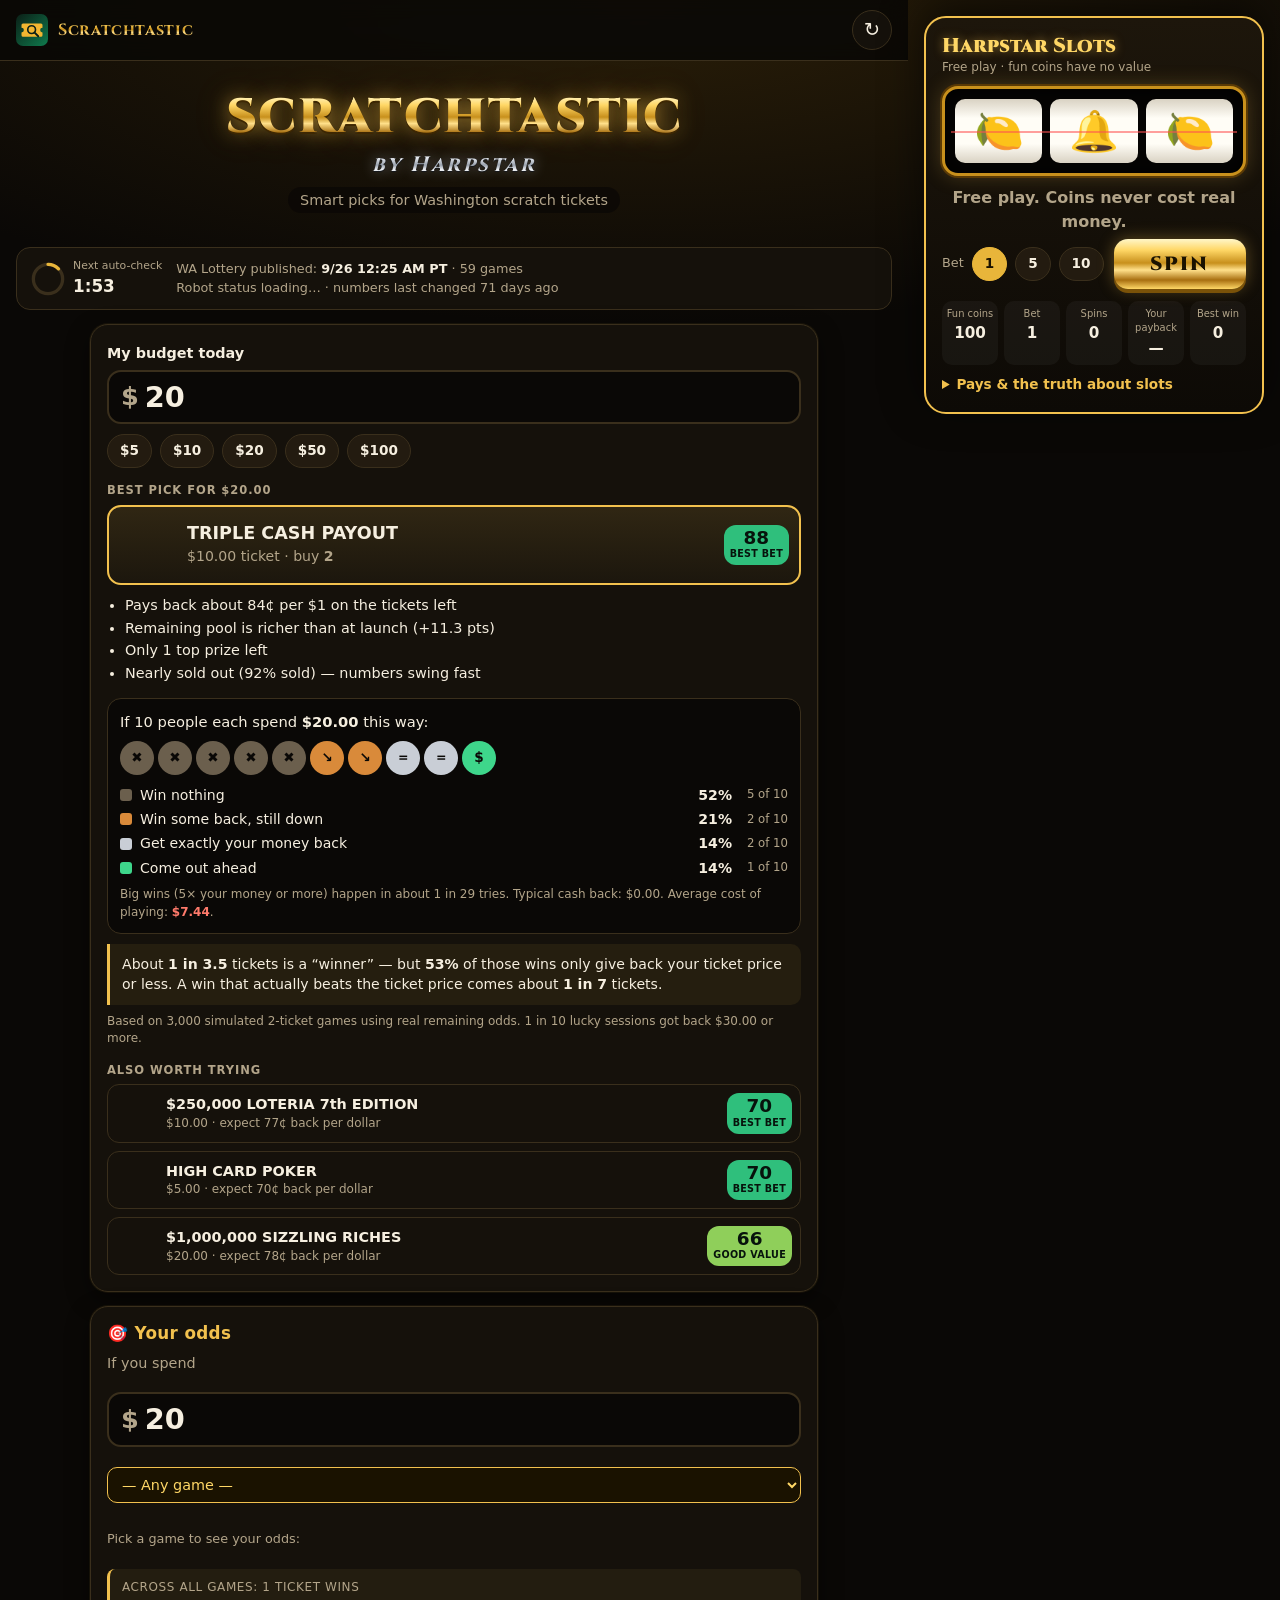
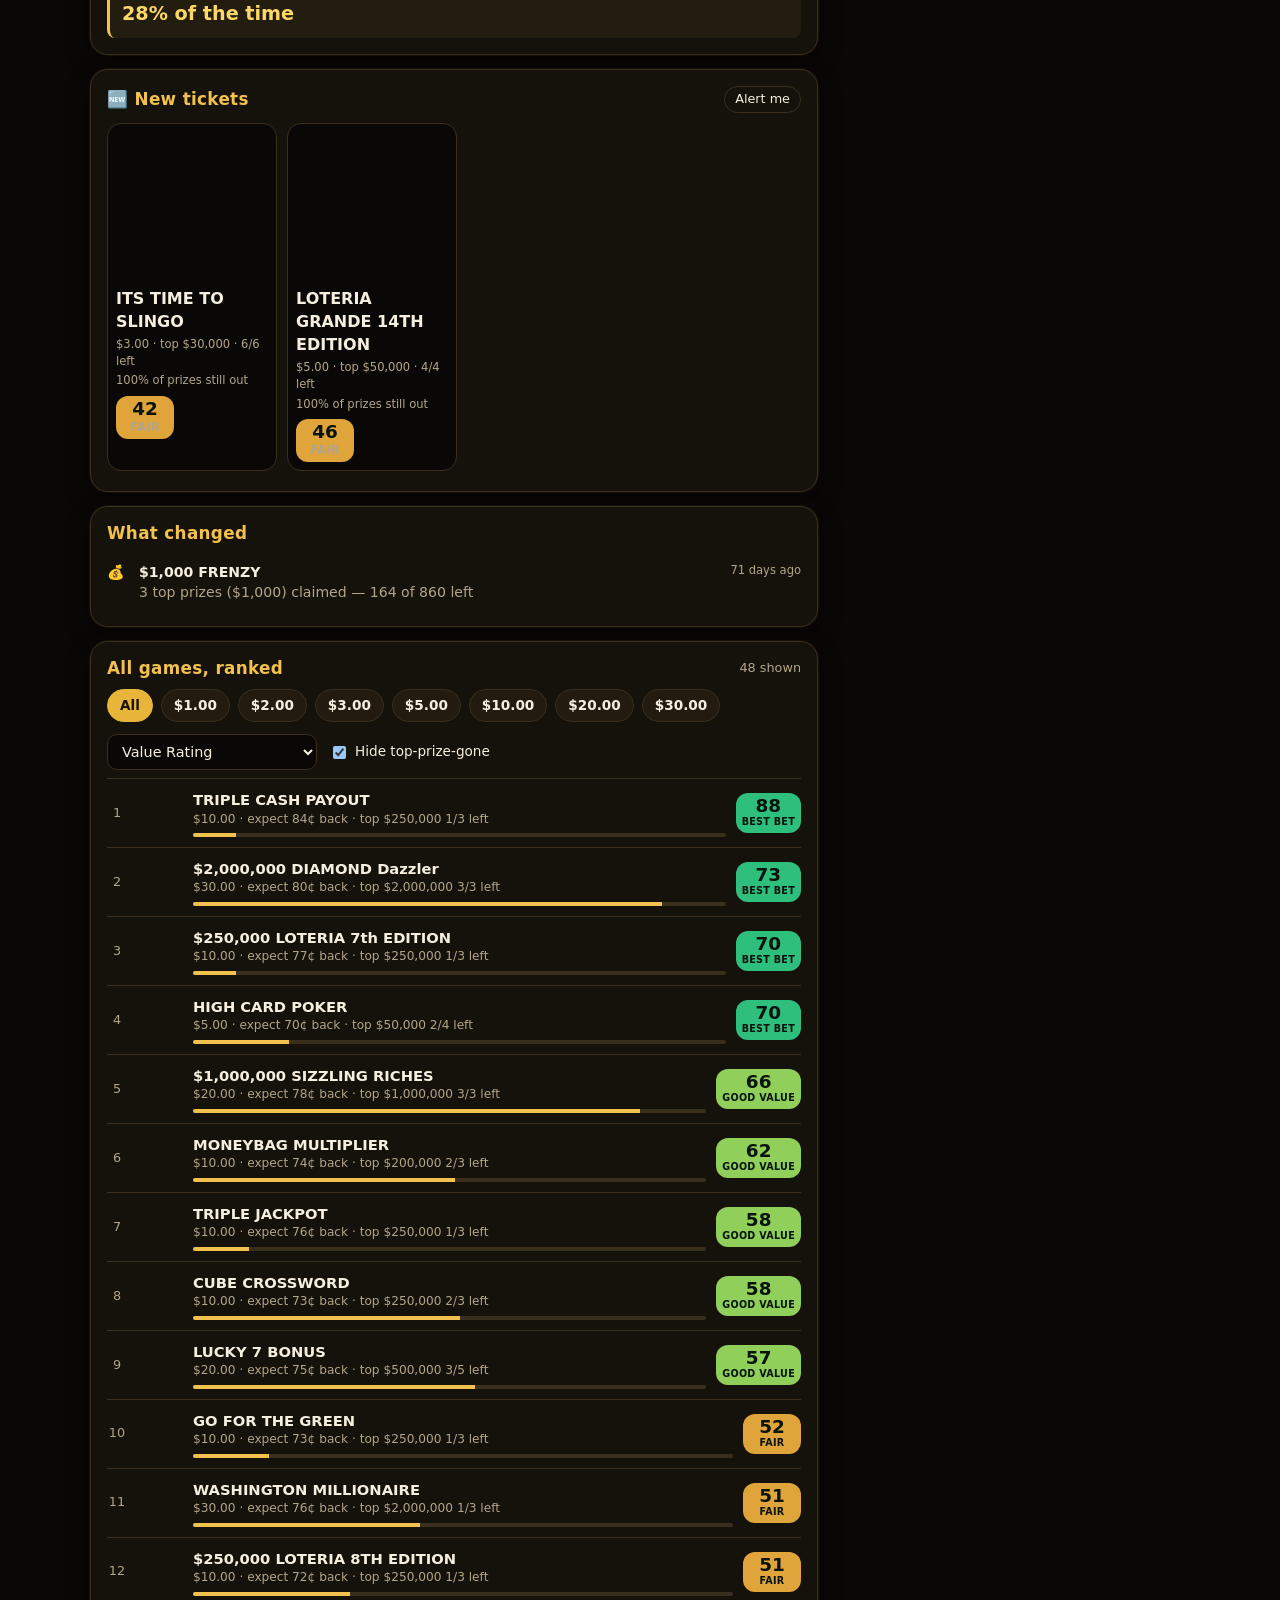
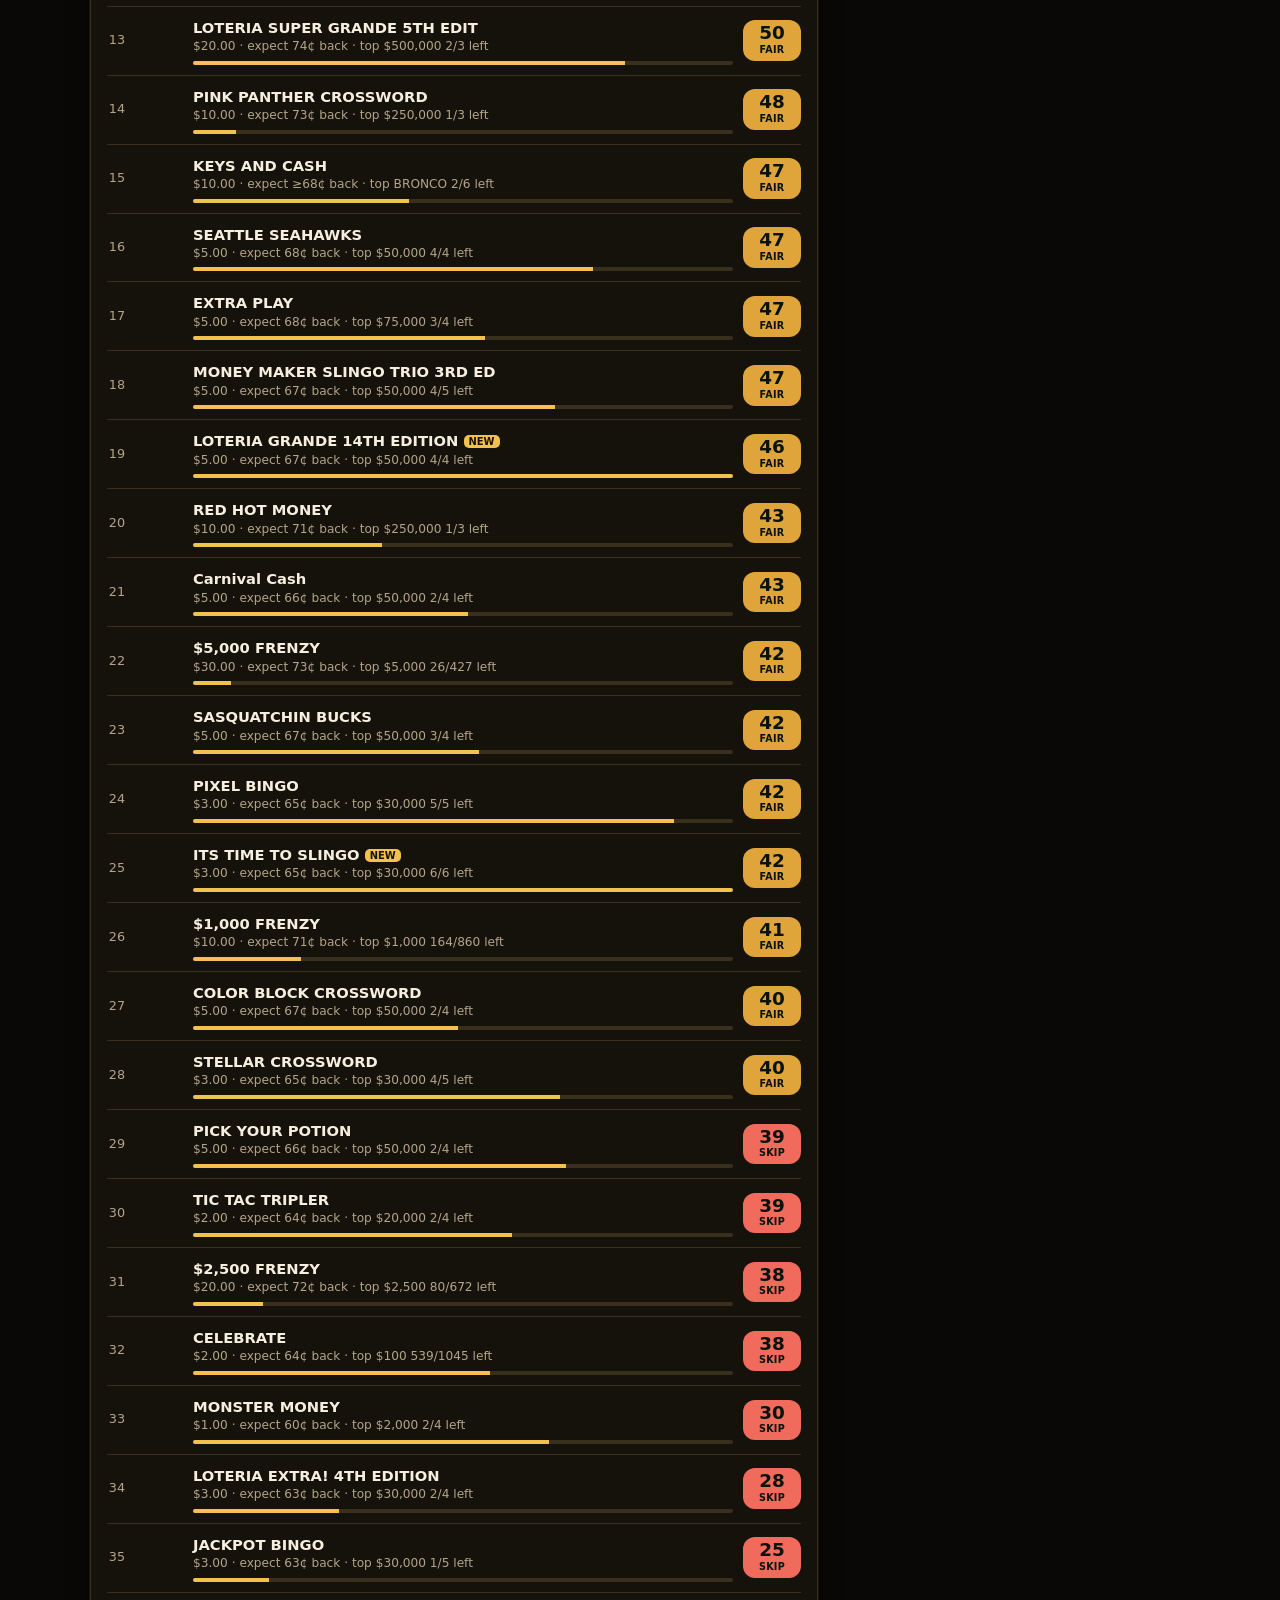
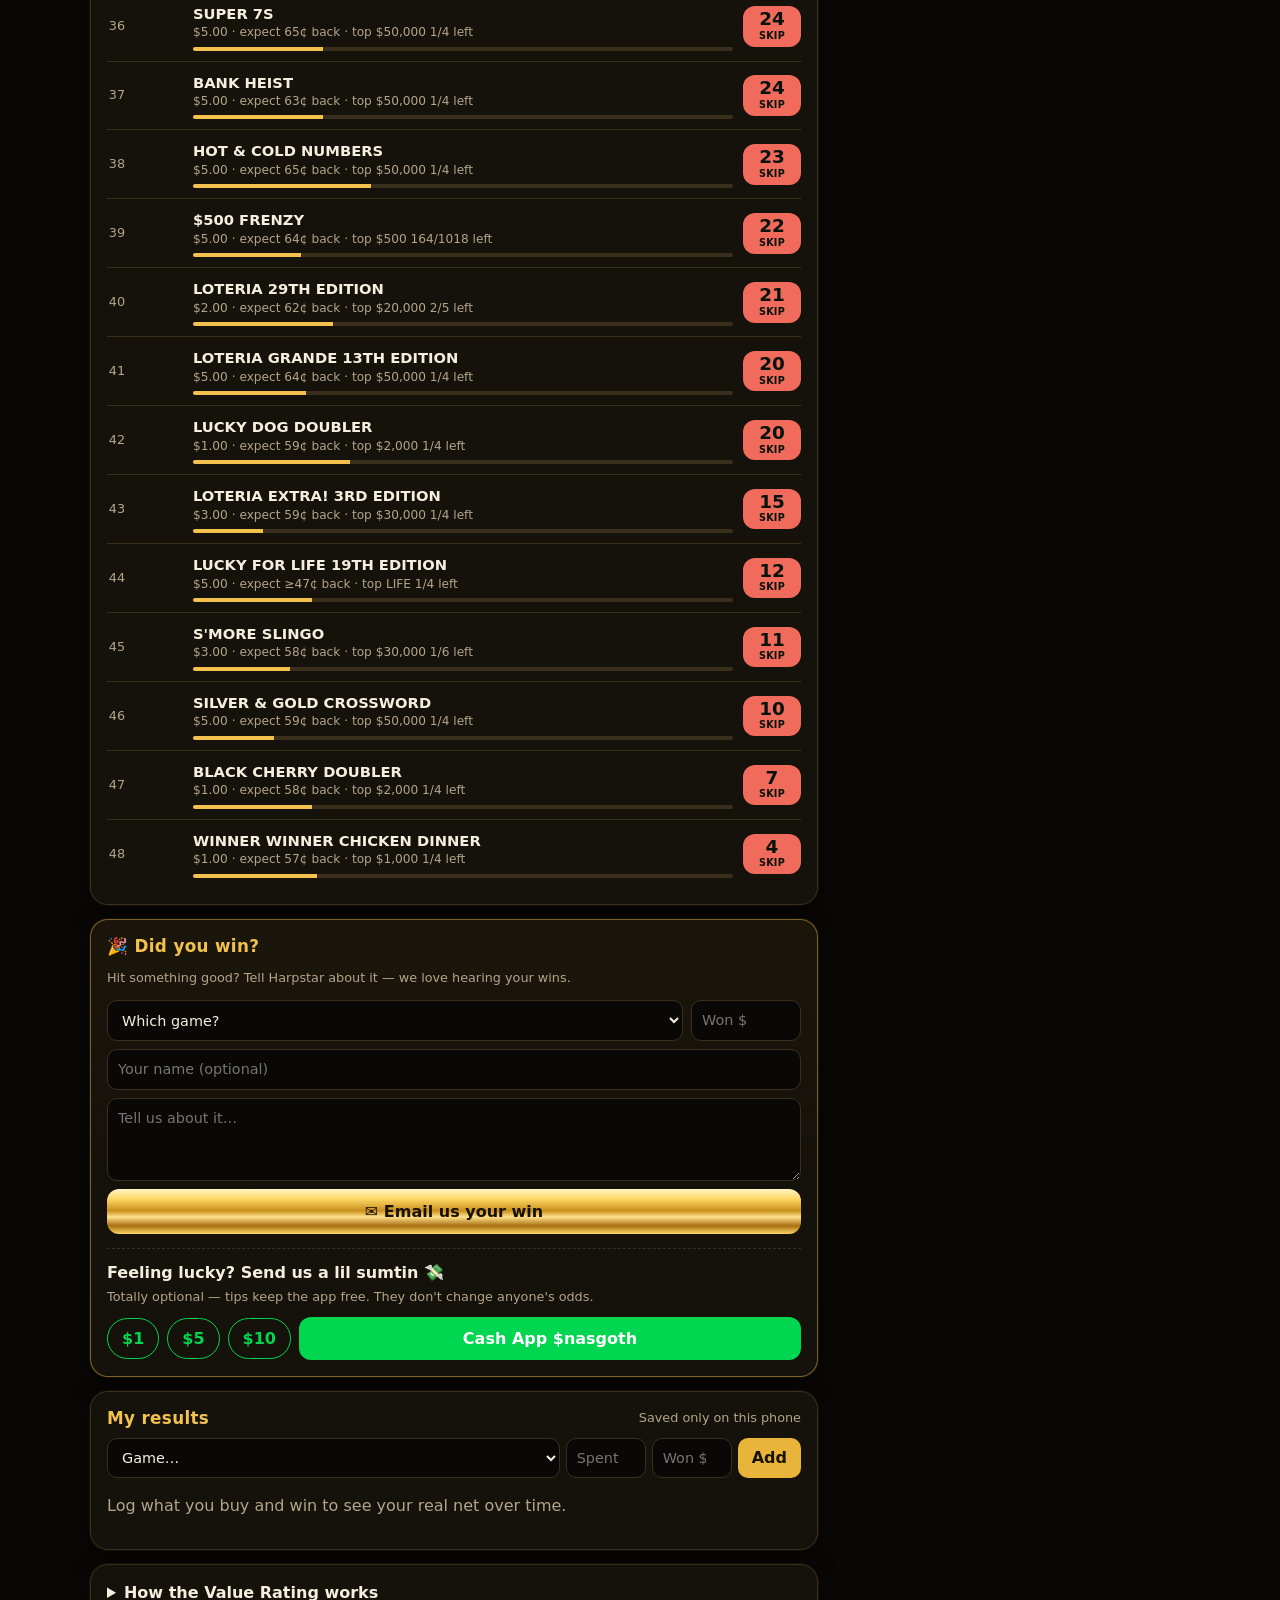
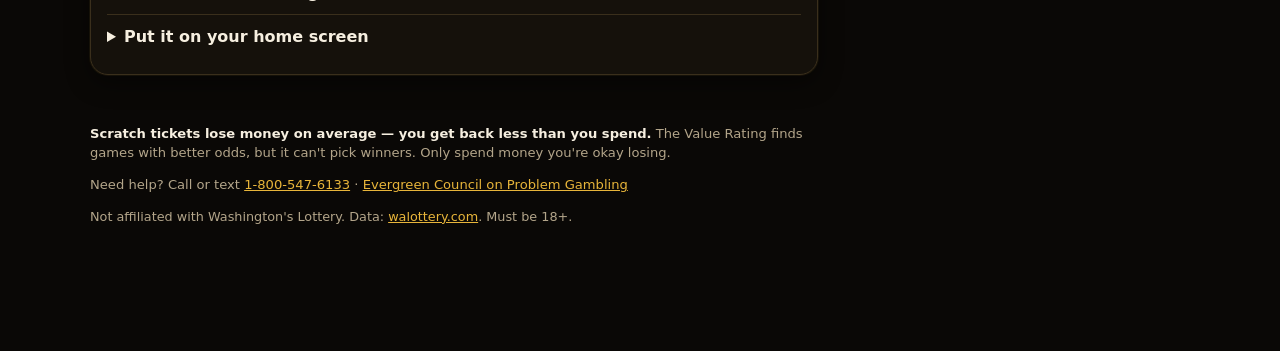
==== commit e265c552: "Fix UTF-8 smart quotes in HTML (test compatibility)" ====
--- a/docs/index.html
+++ b/docs/index.html
@@ -180,7 +180,7 @@
     </div>
     <details class="paytable"><summary>Pays &amp; the truth about slots</summary>
       <ul id="slot-paytable"></ul>
-      <p>This machine returns <b id=”slot-rtp”>86%</b> on average, like real casinos. Watch “Your payback” — lucky streaks can hit 100%+, but over time it slides toward 86%. Same math as real scratch tickets.</p>
+      <p>This machine returns <b id="slot-rtp">86%</b> on average, like real casinos. Watch "Your payback" - lucky streaks can hit 100%+, but over time it slides toward 86%. Same math as real scratch tickets.</p>
       <button id="slot-reset" class="ghost small" type="button">Reset stats</button>
     </details>
   </div>
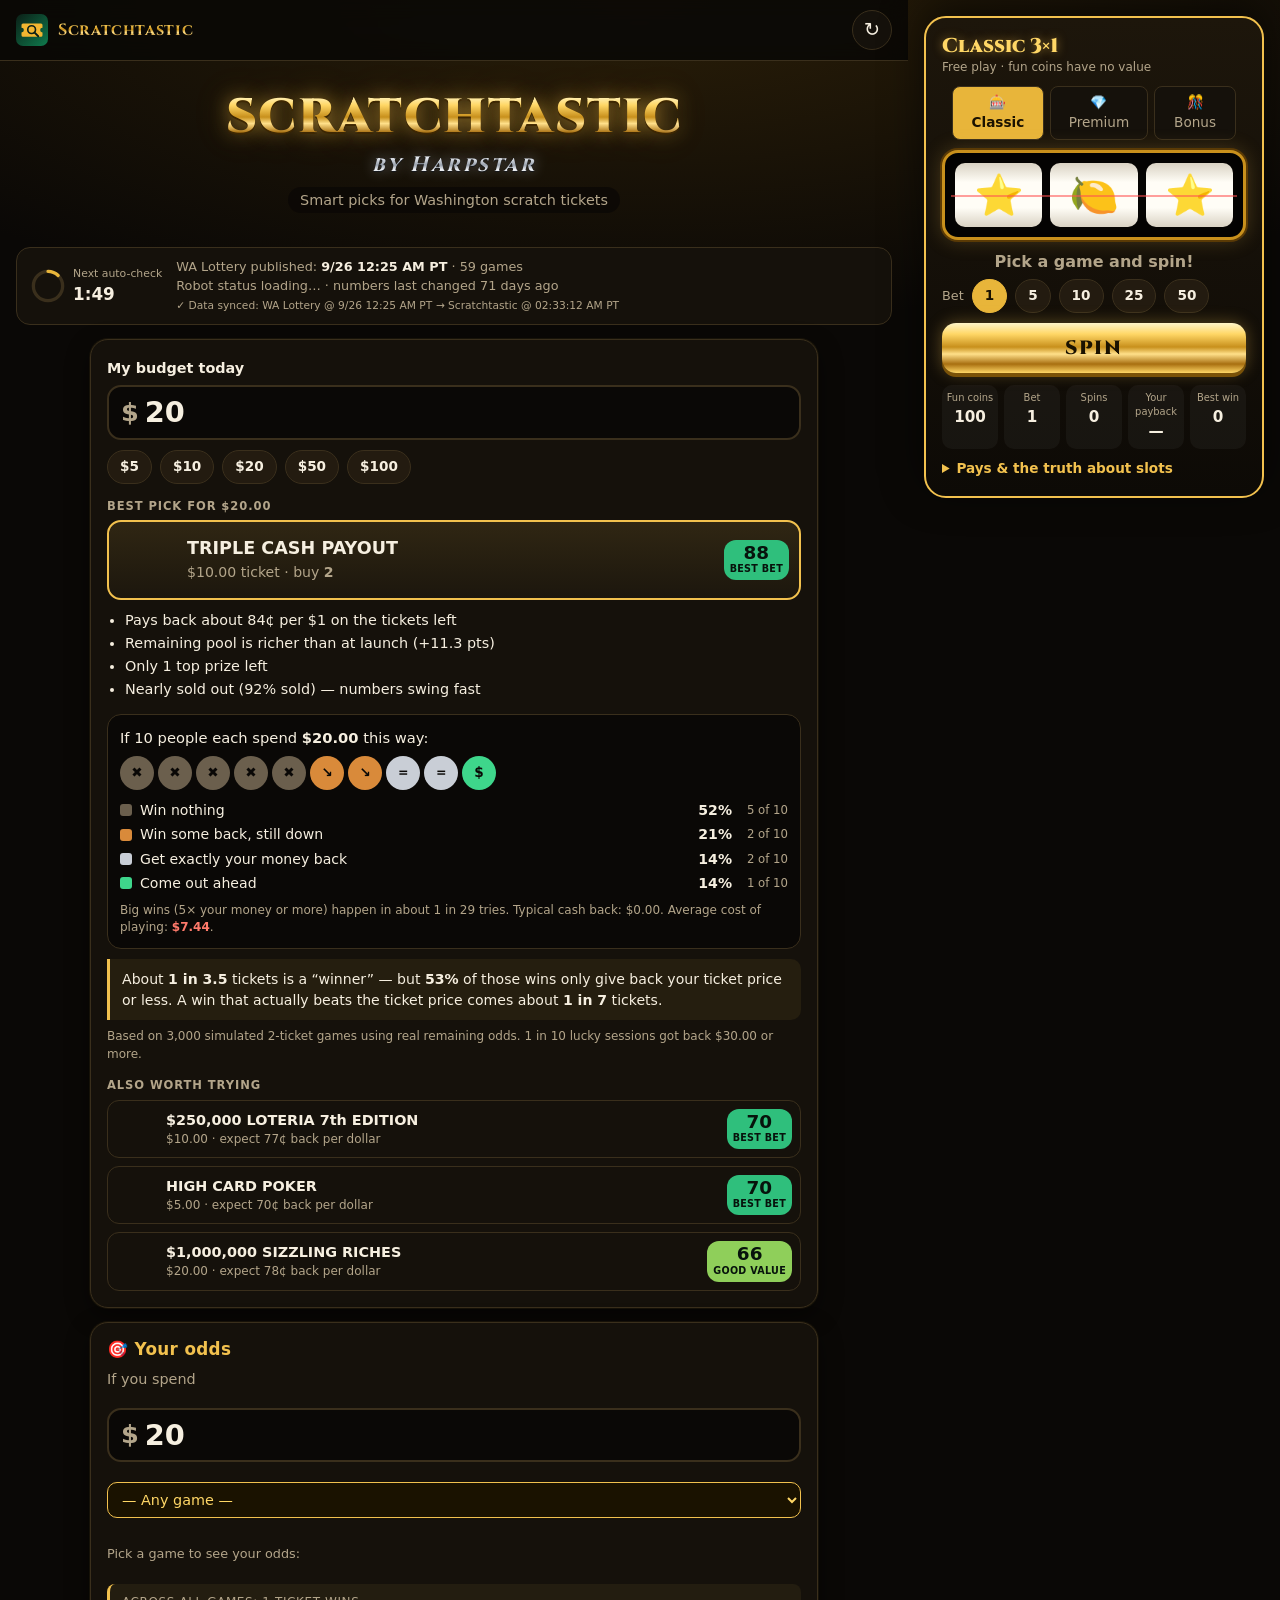
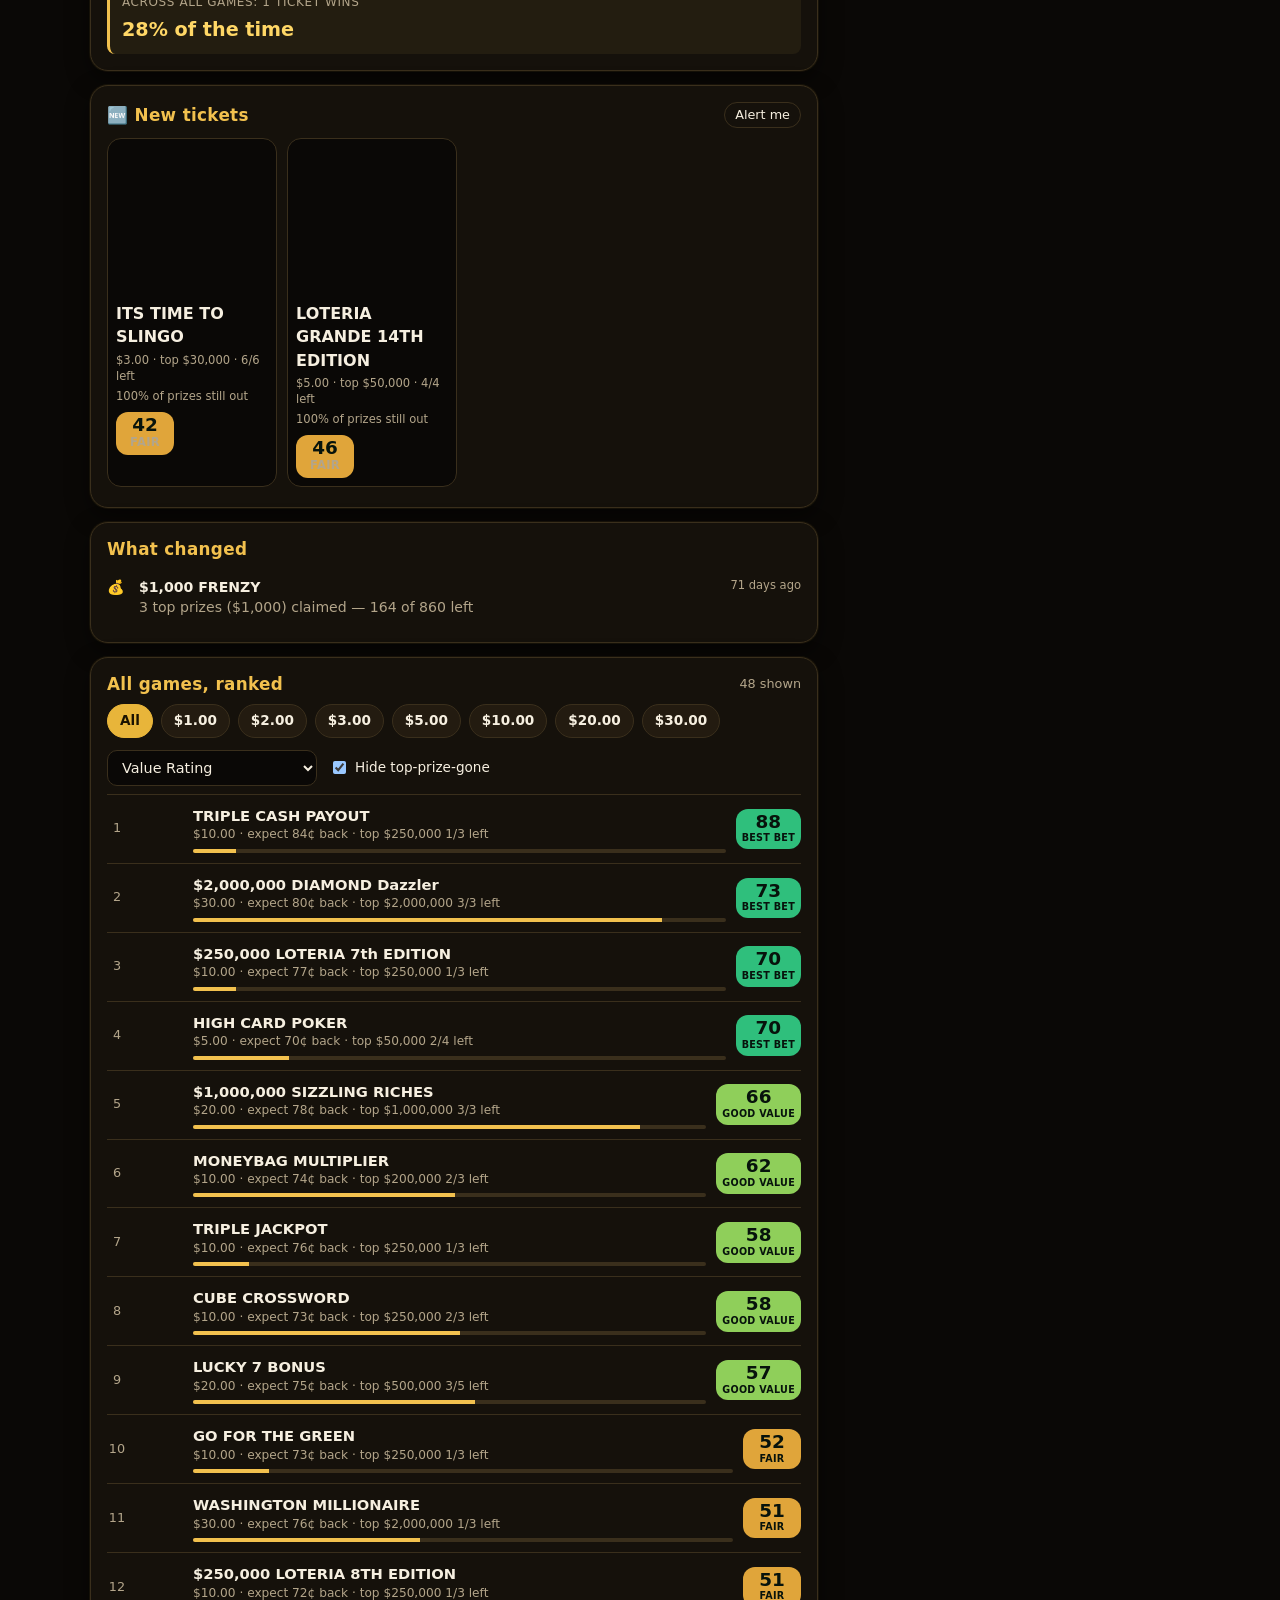
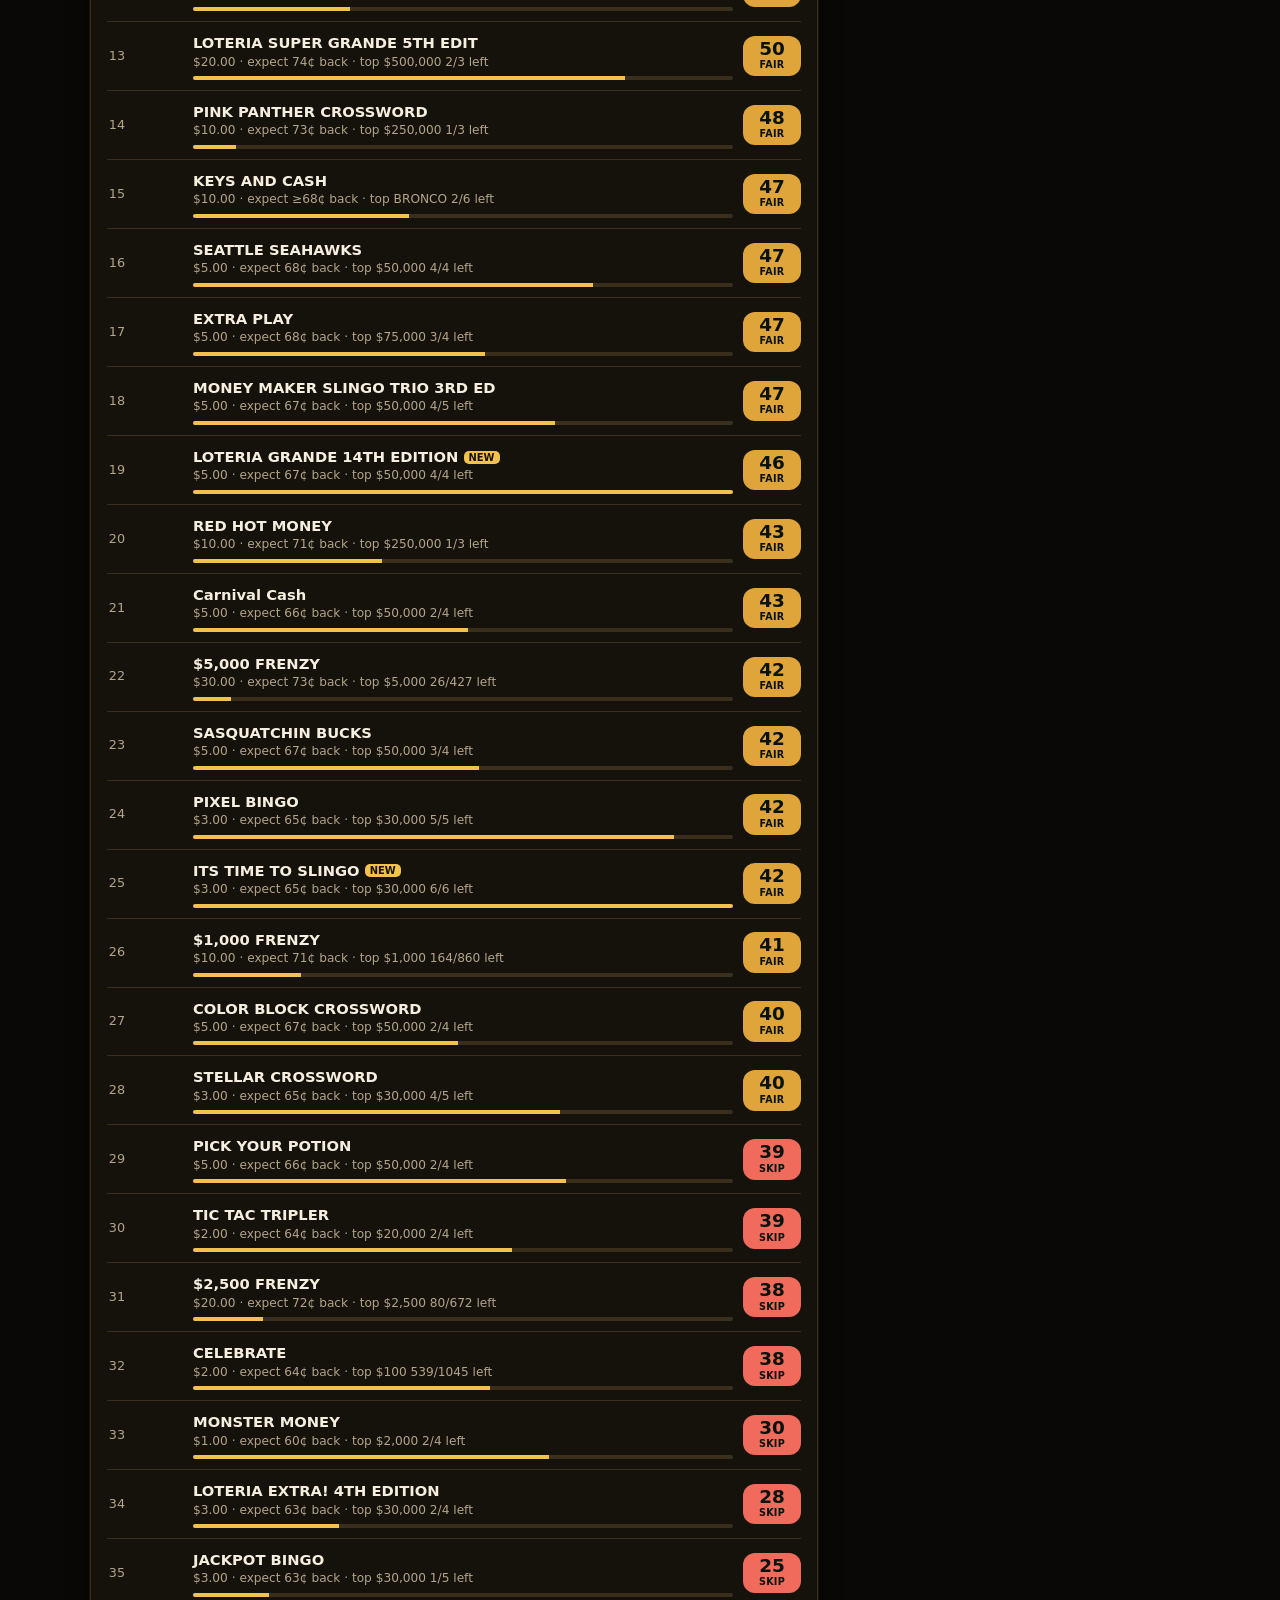
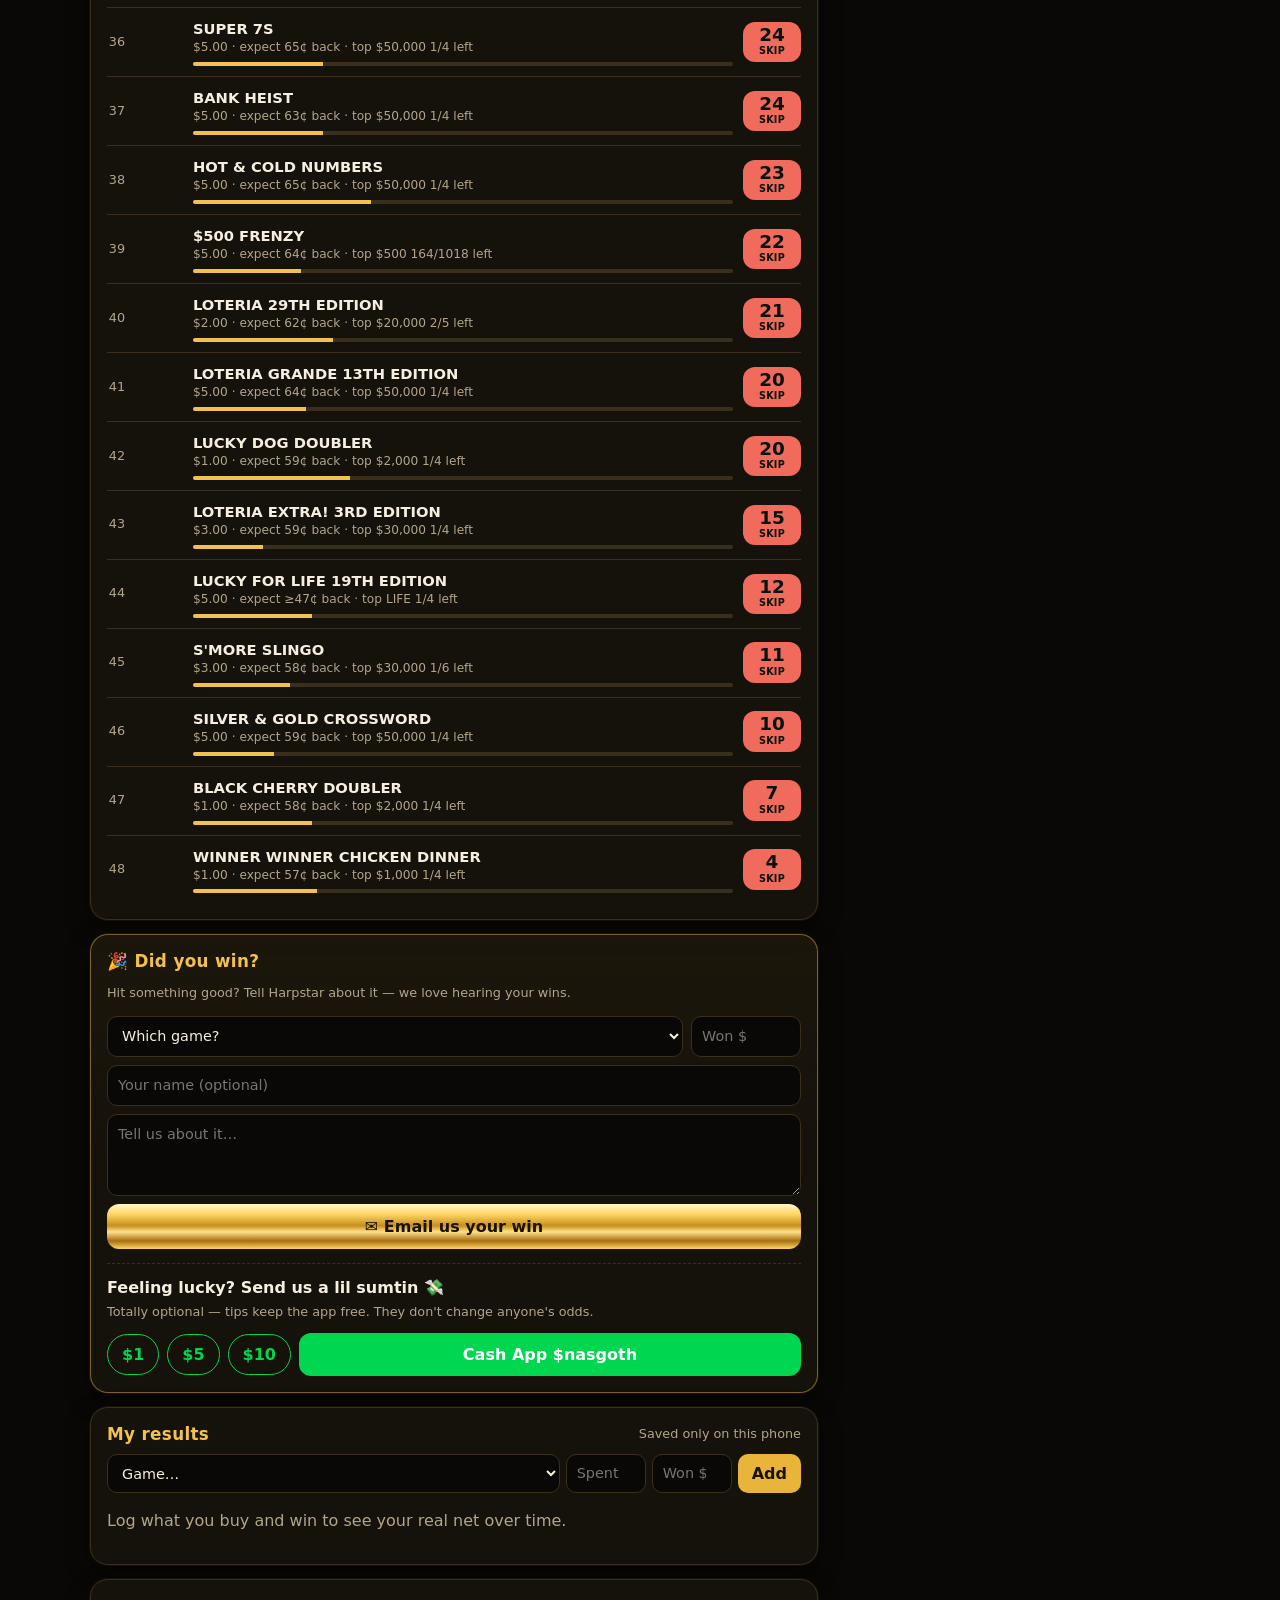
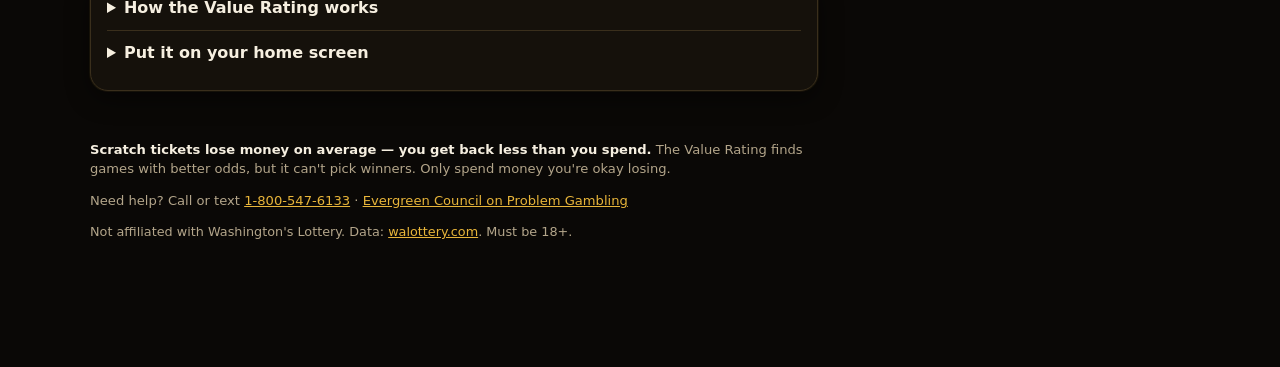
==== commit a692108e: "Enhance app: Multi-game slots, data sync proof, and real-time transparency ## Major Features Added: " ====
--- a/docs/index.html
+++ b/docs/index.html
@@ -44,6 +44,7 @@
   <div class="status-lines">
     <span id="source-line">Loading live data…</span>
     <span id="changed-line"></span>
+    <span id="sync-line" class="sync-time"></span>
   </div>
 </section>
 
@@ -155,8 +156,13 @@
 <button id="slots-fab" class="slots-fab" type="button" aria-controls="slots" aria-expanded="false">🎰 <span>Free Slots</span></button>
 <aside id="slots" class="slots" aria-label="Harpstar free slots">
   <div class="slots-head">
-    <div><b class="slots-title">Harpstar Slots</b><small>Free play · fun coins have no value</small></div>
+    <div><b id="slots-title" class="slots-title">Harpstar Slots</b><small>Free play · fun coins have no value</small></div>
     <button id="slots-close" class="icon-btn small-btn" type="button" aria-label="Close slots">✕</button>
+  </div>
+  <div class="game-selector">
+    <button type="button" data-game="classic" class="game-btn on">🎰 Classic</button>
+    <button type="button" data-game="premium" class="game-btn">💎 Premium</button>
+    <button type="button" data-game="bonus" class="game-btn">🎊 Bonus</button>
   </div>
   <div class="machine">
     <div class="reels">
@@ -167,7 +173,7 @@
     </div>
     <p id="slot-msg" class="slot-msg" aria-live="polite"></p>
     <div class="slot-controls">
-      <div class="chips bet-chips"><span>Bet</span><button type="button" data-bet="1">1</button><button type="button" data-bet="5">5</button><button type="button" data-bet="10">10</button></div>
+      <div class="chips bet-chips"><span>Bet</span><button type="button" data-bet="1">1</button><button type="button" data-bet="5">5</button><button type="button" data-bet="10">10</button><button type="button" data-bet="25">25</button><button type="button" data-bet="50">50</button></div>
       <button id="slot-spin" class="spin-btn" type="button">SPIN</button>
       <button id="slot-refill" class="ghost" type="button" hidden>Refill 100 free coins</button>
     </div>
--- a/docs/styles.css
+++ b/docs/styles.css
@@ -210,8 +210,12 @@
 .slots-head small { display: block; color: var(--muted); font-size: .75rem; }
 .slots-title { font: 900 1.25rem Cinzel, Georgia, serif; color: #ffd766; text-shadow: 0 0 10px rgba(255,200,80,.5); }
 .small-btn { width: 34px; height: 34px; font-size: .9rem; }
+.game-selector { display: flex; gap: 6px; margin-bottom: 10px; padding: 0 10px; justify-content: center; }
+.game-btn { padding: 6px 12px; border: 1px solid var(--line); background: var(--card); border-radius: 8px; font-size: .85rem; color: var(--muted); cursor: pointer; transition: all 200ms; }
+.game-btn:hover { background: color-mix(in srgb, var(--accent) 15%, var(--card)); }
+.game-btn.on { background: var(--accent); color: var(--accent-ink); font-weight: 700; }
 .machine { max-width: 360px; margin: 0 auto; }
-.reels { position: relative; display: grid; grid-template-columns: repeat(3, 1fr); gap: 8px; padding: 10px; border-radius: 16px;
+.reels { position: relative; display: grid; gap: 8px; padding: 10px; border-radius: 16px; grid-template-columns: repeat(auto-fit, minmax(50px, 1fr));
   background: #050403; border: 3px solid #c8901c; box-shadow: inset 0 0 18px rgba(0,0,0,.9), 0 0 0 2px #5a3a05, 0 0 20px rgba(242,193,78,.25); }
 .reel { height: var(--sym-h); overflow: hidden; border-radius: 10px; background: linear-gradient(180deg, #d9d2c3, #fffdf6 30%, #fffdf6 70%, #d9d2c3); }
 .reel-strip { will-change: transform; }
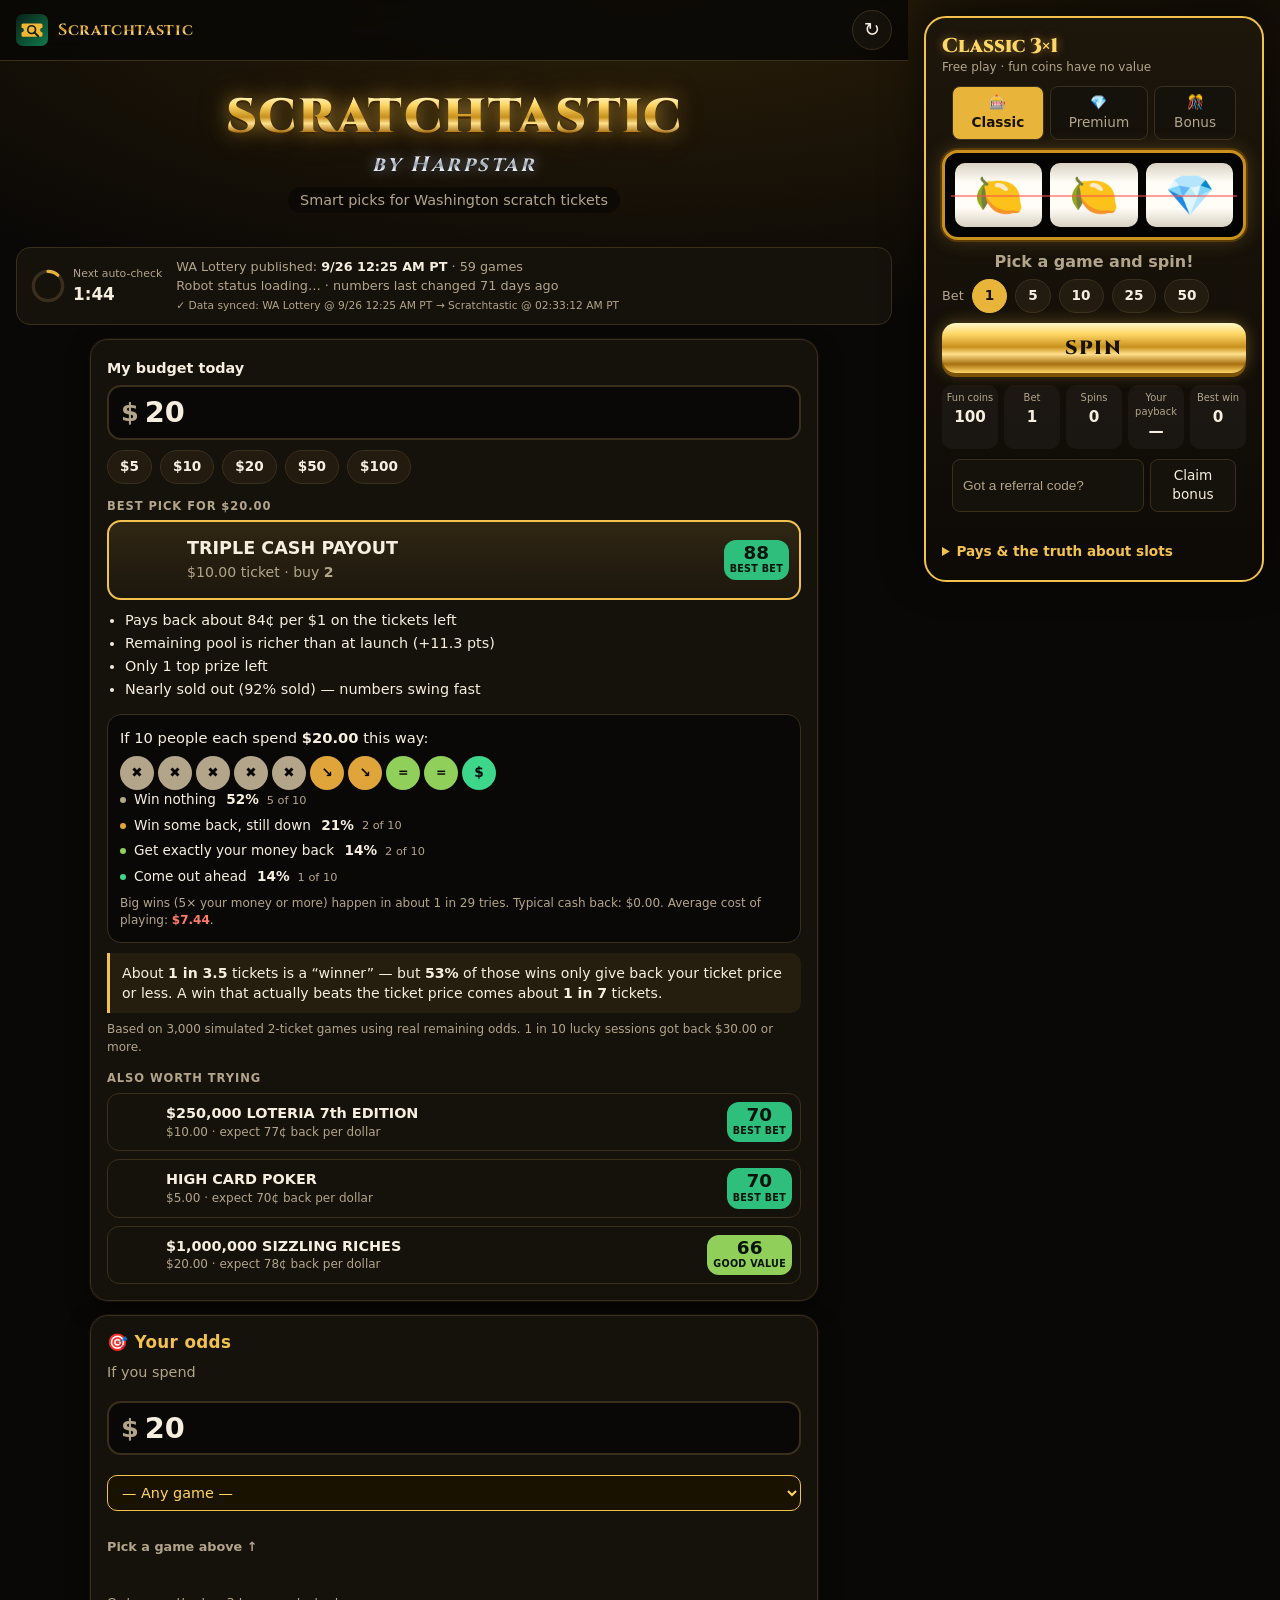
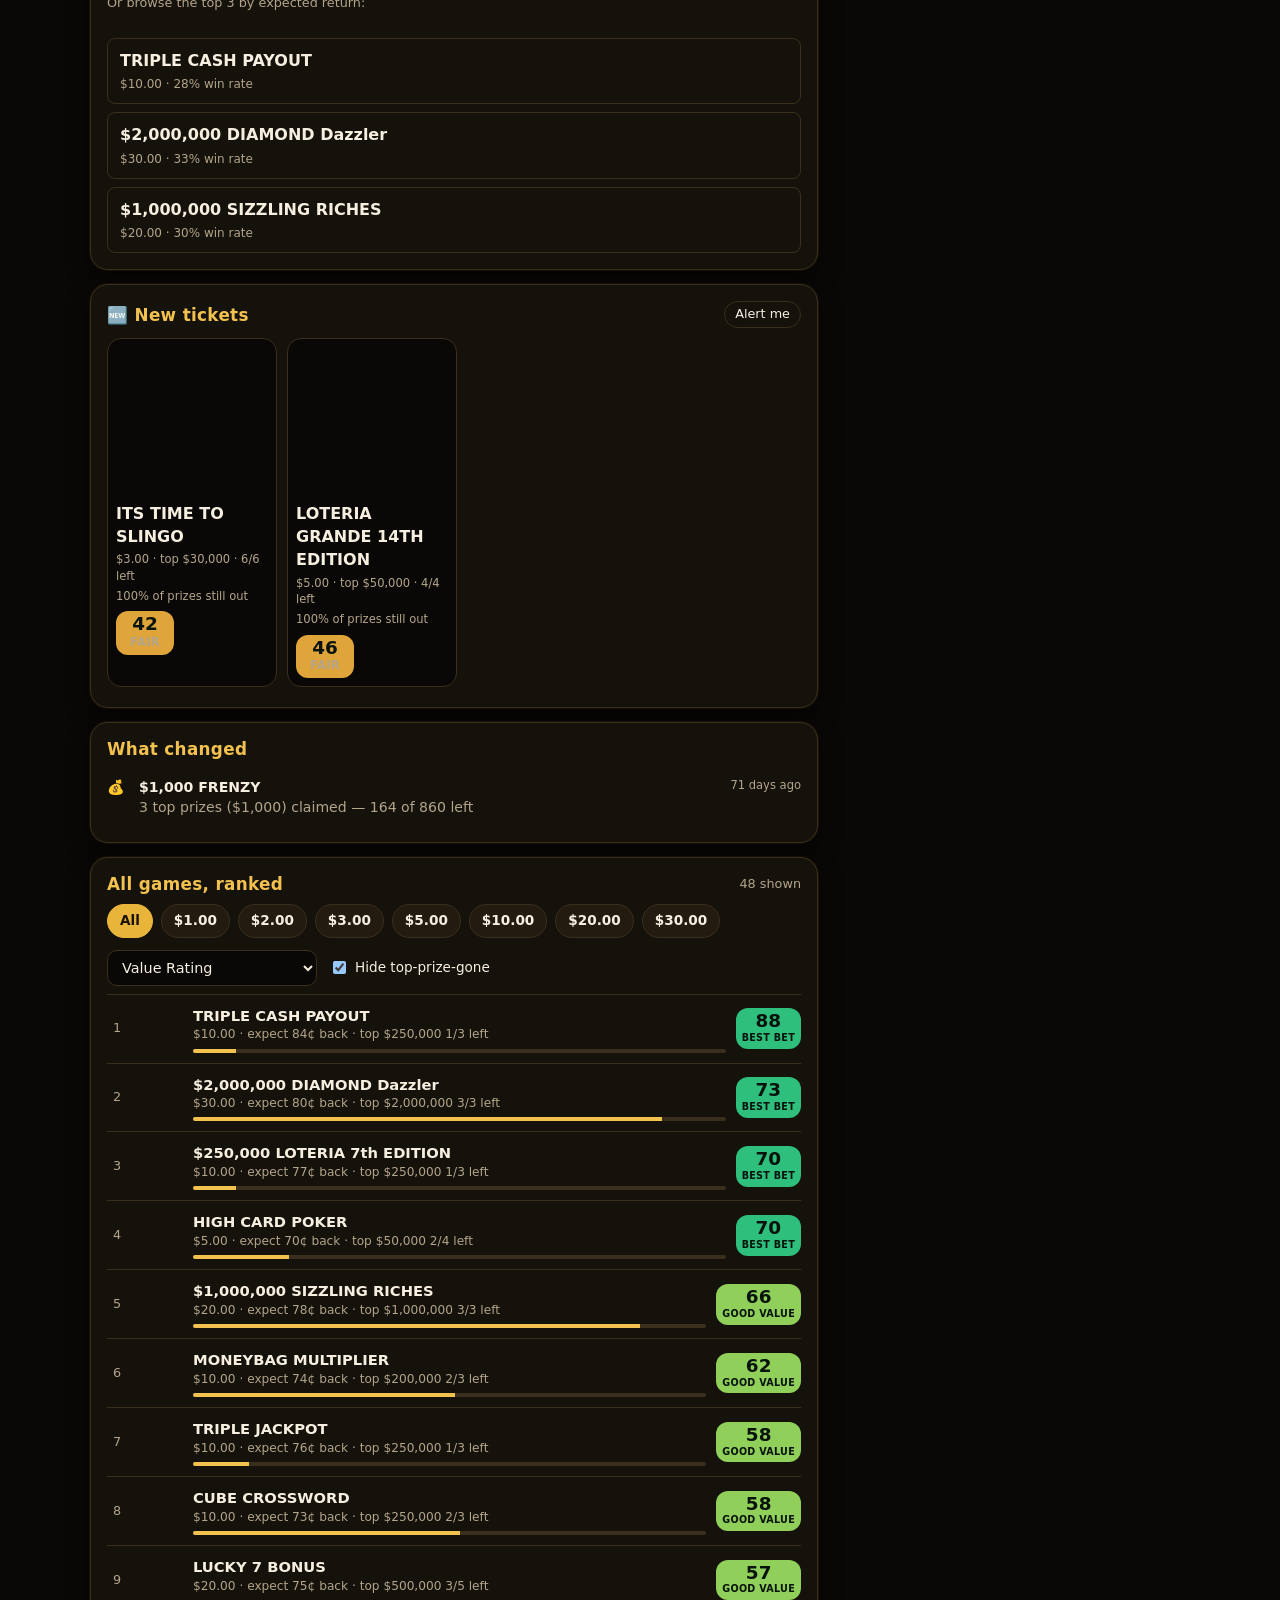
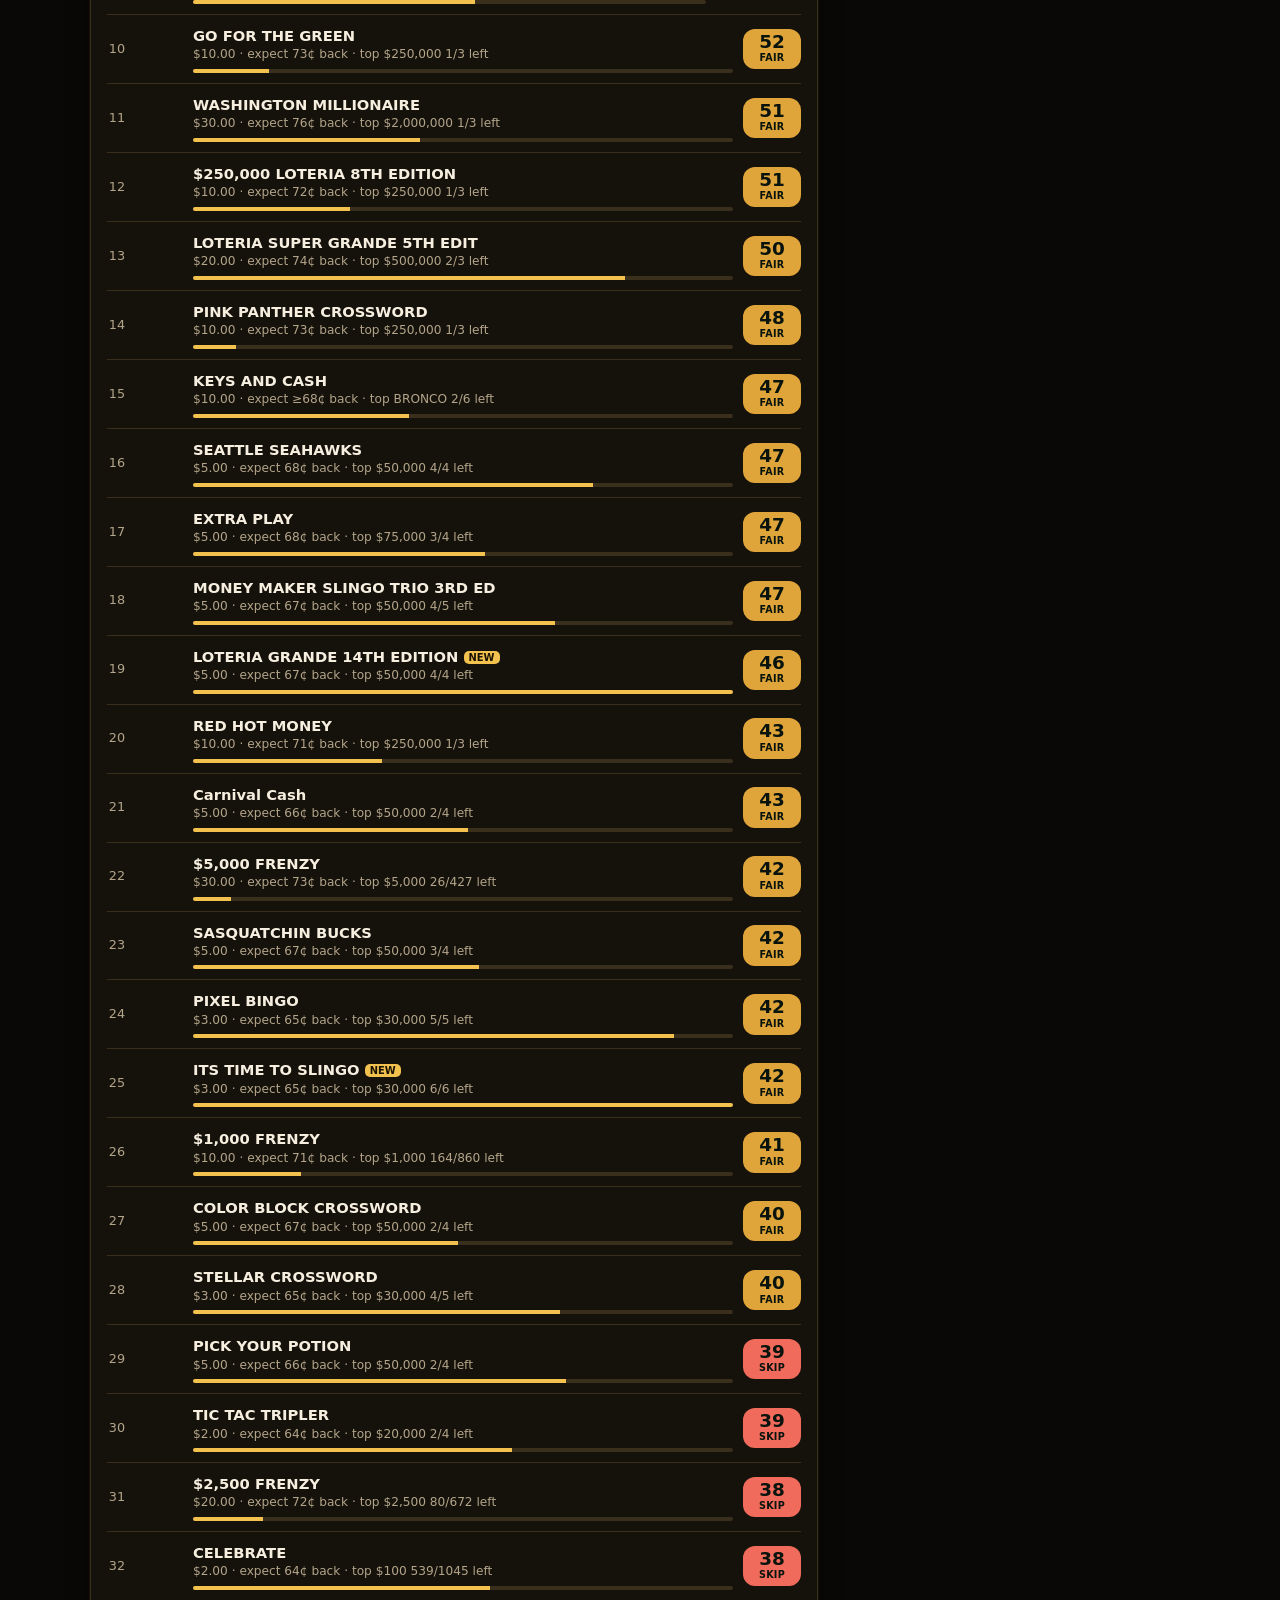
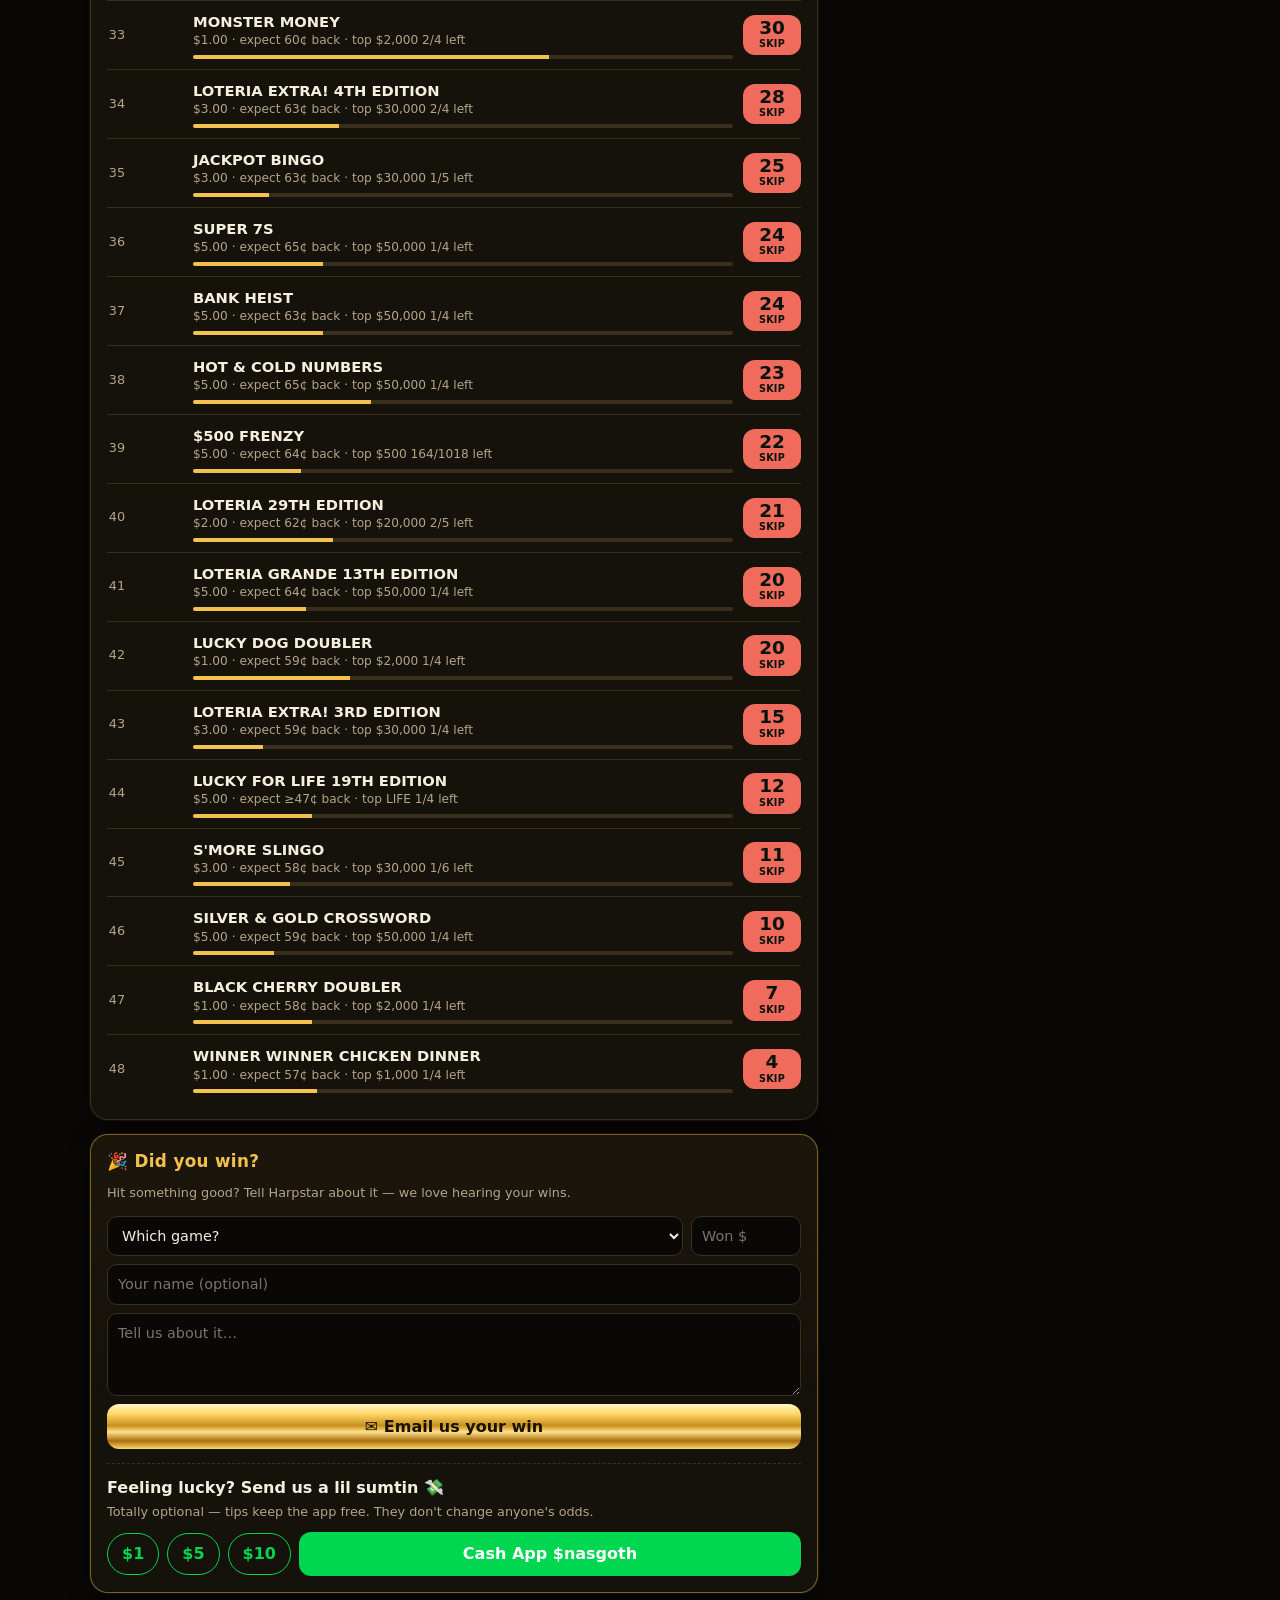
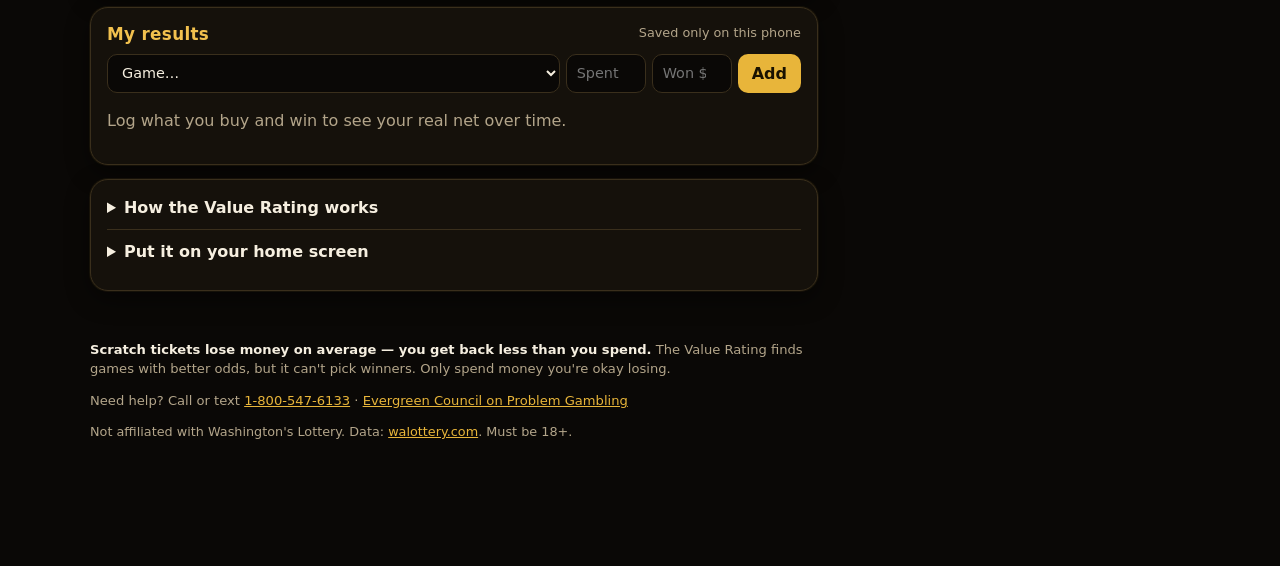
==== commit 3c75a265: "Add: Referral code system with bonus coins for Free Slots ## Referral Code System:  ### Available Co" ====
--- a/docs/index.html
+++ b/docs/index.html
@@ -184,6 +184,13 @@
       <div><small>Your payback</small><b id="slot-payback">—</b></div>
       <div><small>Best win</small><b id="slot-best">0</b></div>
     </div>
+    <div class="referral-box">
+      <div class="referral-input">
+        <input id="referral-code" type="text" placeholder="Got a referral code?" maxlength="20" aria-label="Referral code">
+        <button id="referral-btn" type="button">Claim bonus</button>
+      </div>
+      <p id="referral-msg" class="referral-msg muted small"></p>
+    </div>
     <details class="paytable"><summary>Pays &amp; the truth about slots</summary>
       <ul id="slot-paytable"></ul>
       <p>This machine returns <b id="slot-rtp">86%</b> on average, like real casinos. Watch "Your payback" - lucky streaks can hit 100%+, but over time it slides toward 86%. Same math as real scratch tickets.</p>
--- a/docs/styles.css
+++ b/docs/styles.css
@@ -214,6 +214,17 @@
 .game-btn { padding: 6px 12px; border: 1px solid var(--line); background: var(--card); border-radius: 8px; font-size: .85rem; color: var(--muted); cursor: pointer; transition: all 200ms; }
 .game-btn:hover { background: color-mix(in srgb, var(--accent) 15%, var(--card)); }
 .game-btn.on { background: var(--accent); color: var(--accent-ink); font-weight: 700; }
+
+.referral-box { padding: 10px 10px 0; }
+.referral-input { display: flex; gap: 6px; margin-bottom: 8px; }
+.referral-input input { flex: 1; padding: 6px 10px; border: 1px solid var(--line); background: var(--card); border-radius: 8px; font-size: .85rem; color: var(--ink); }
+.referral-input input::placeholder { color: var(--muted); }
+.referral-input button { padding: 6px 12px; border: 1px solid var(--line); background: var(--card); border-radius: 8px; font-size: .85rem; cursor: pointer; transition: all 200ms; }
+.referral-input button:hover:not(:disabled) { background: color-mix(in srgb, var(--pos) 15%, var(--card)); border-color: var(--pos); }
+.referral-input button:disabled { opacity: 0.5; cursor: not-allowed; }
+.referral-msg { margin: 0; padding: 6px 10px; border-radius: 6px; }
+.referral-msg.success { background: rgba(63,191,124,.1); color: var(--pos); }
+.referral-msg.error { background: rgba(255,122,107,.1); color: var(--neg); }
 .machine { max-width: 360px; margin: 0 auto; }
 .reels { position: relative; display: grid; gap: 8px; padding: 10px; border-radius: 16px; grid-template-columns: repeat(auto-fit, minmax(50px, 1fr));
   background: #050403; border: 3px solid #c8901c; box-shadow: inset 0 0 18px rgba(0,0,0,.9), 0 0 0 2px #5a3a05, 0 0 20px rgba(242,193,78,.25); }
@@ -262,10 +273,25 @@
 .odds-form label { font-size: .9rem; color: var(--muted); }
 .odds-form .money { margin-bottom: 8px; }
 .odds-form select { padding: 8px 10px; border-radius: 10px; border: 1px solid var(--gold); background: #1a1200; color: #ffd766; font-size: .9rem; }
-.odds-result { display: grid; gap: 8px; }
+.odds-result { display: grid; gap: 12px; }
+.odds-row { display: grid; grid-template-columns: repeat(auto-fit, minmax(100px, 1fr)); gap: 8px; }
 .odds-stat { background: rgba(255,215,102,.06); border-left: 3px solid var(--gold); padding: 10px 12px; border-radius: 8px; }
 .odds-stat-label { font-size: .75rem; color: var(--muted); text-transform: uppercase; letter-spacing: .05em; }
 .odds-stat-value { font-size: 1.2rem; font-weight: 700; color: #ffd766; margin-top: 4px; }
+.odds-deep-dive { background: var(--bg); border-radius: 10px; padding: 12px; }
+.odds-deep-dive h3 { font-size: .9rem; margin-bottom: 8px; color: var(--ink); }
+.outcome-list { list-style: none; margin: 0; padding: 0; display: grid; gap: 6px; }
+.outcome-list li { display: flex; align-items: center; gap: 8px; font-size: .85rem; }
+.outcome-list i { width: 6px; height: 6px; border-radius: 50%; flex-shrink: 0; }
+.outcome-list b { font-weight: 700; min-width: 35px; text-align: right; }
+.o-nothing { background: var(--muted); } .o-some { background: var(--fair); } .o-back { background: var(--good); } .o-ahead { background: var(--pos); }
+.odds-detail { display: grid; gap: 8px; background: rgba(63,191,124,.05); border-left: 3px solid var(--pos); padding: 12px; border-radius: 8px; }
+.detail-row { display: flex; justify-content: space-between; align-items: center; font-size: .85rem; }
+.detail-row span { color: var(--muted); } .detail-row b { font-weight: 700; color: var(--ink); } .detail-row small { display: block; font-size: .7rem; color: var(--muted); text-align: right; }
+.odds-top { display: grid; gap: 8px; }
+.top-game { padding: 10px 12px; background: var(--card); border: 1px solid var(--line); border-radius: 8px; cursor: pointer; transition: all 200ms; }
+.top-game:hover { background: rgba(242,193,78,.1); border-color: var(--accent); }
+.top-game b { display: block; margin-bottom: 4px; } .top-game small { display: block; font-size: .75rem; color: var(--muted); }
 
 /* ---------- did you win? ---------- */
 .win-box { border-color: rgba(242,193,78,.45); background: linear-gradient(180deg, rgba(242,193,78,.08), var(--card) 60%); }
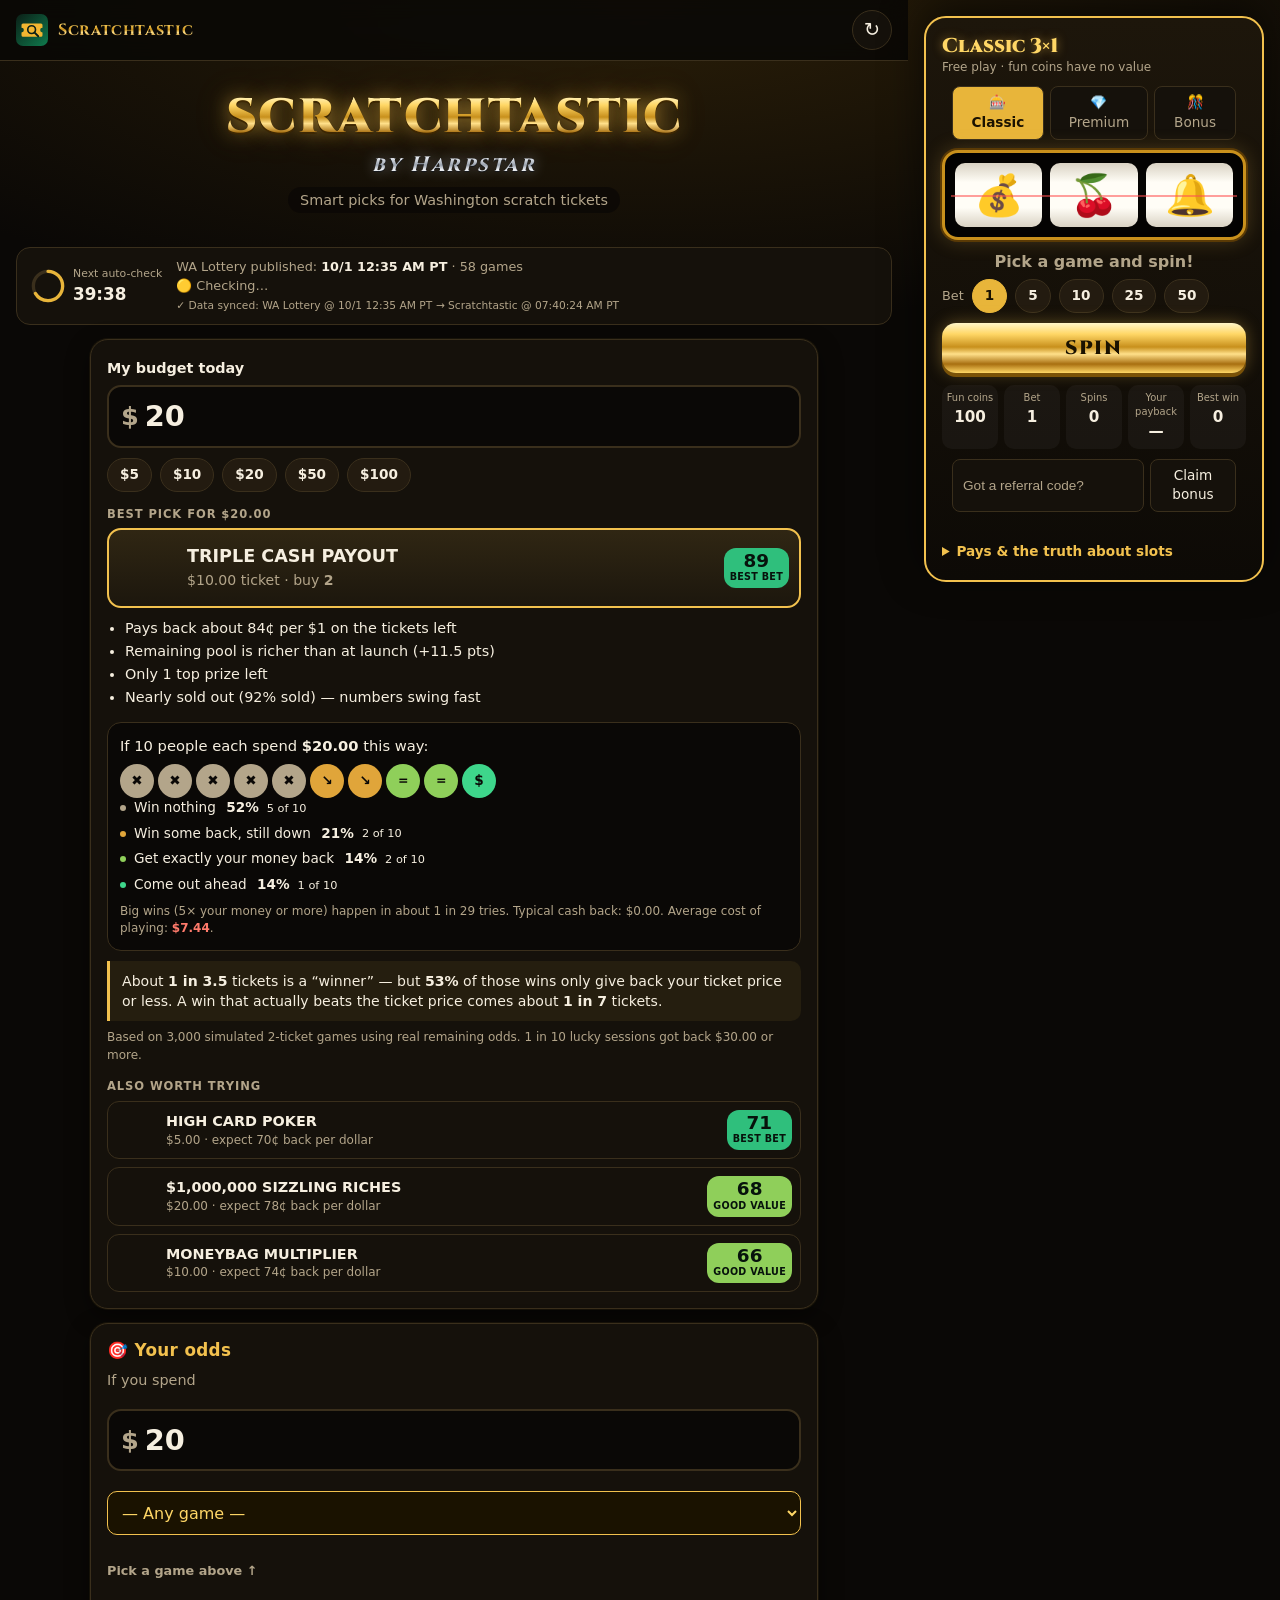
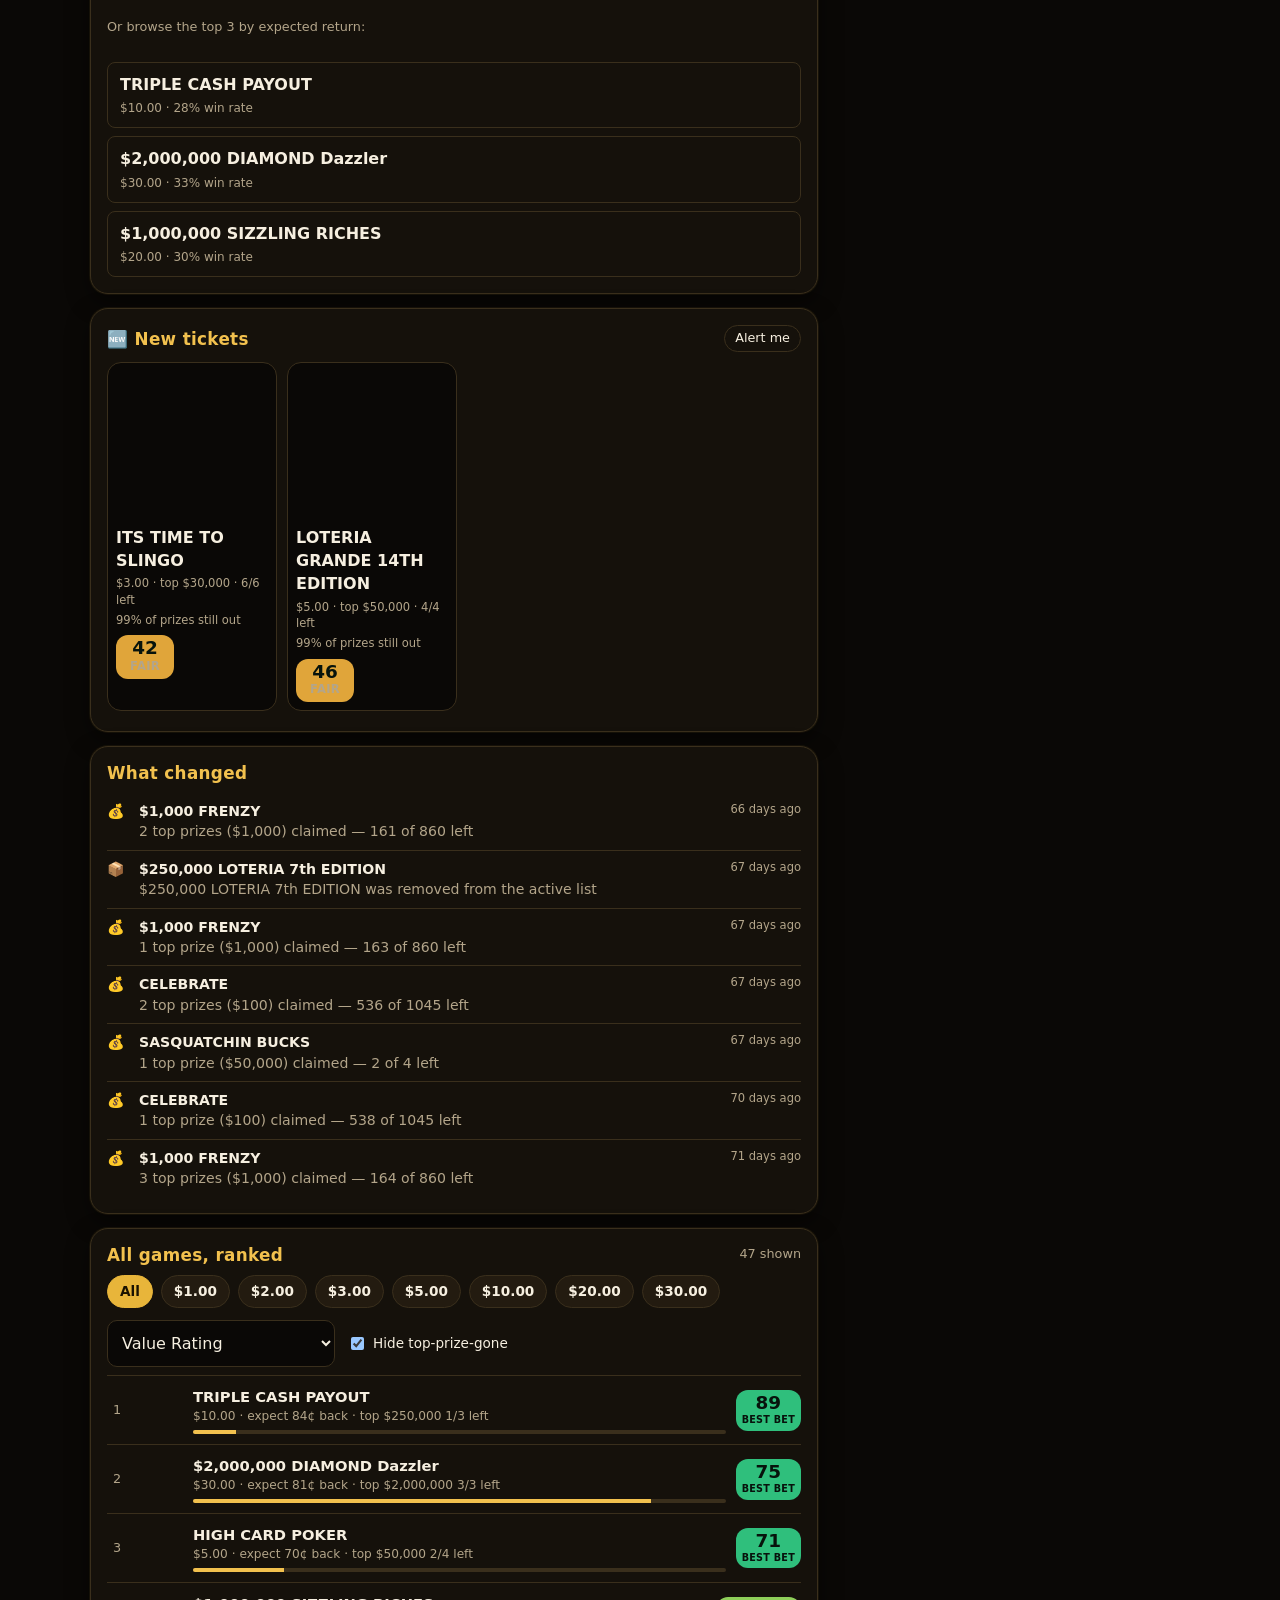
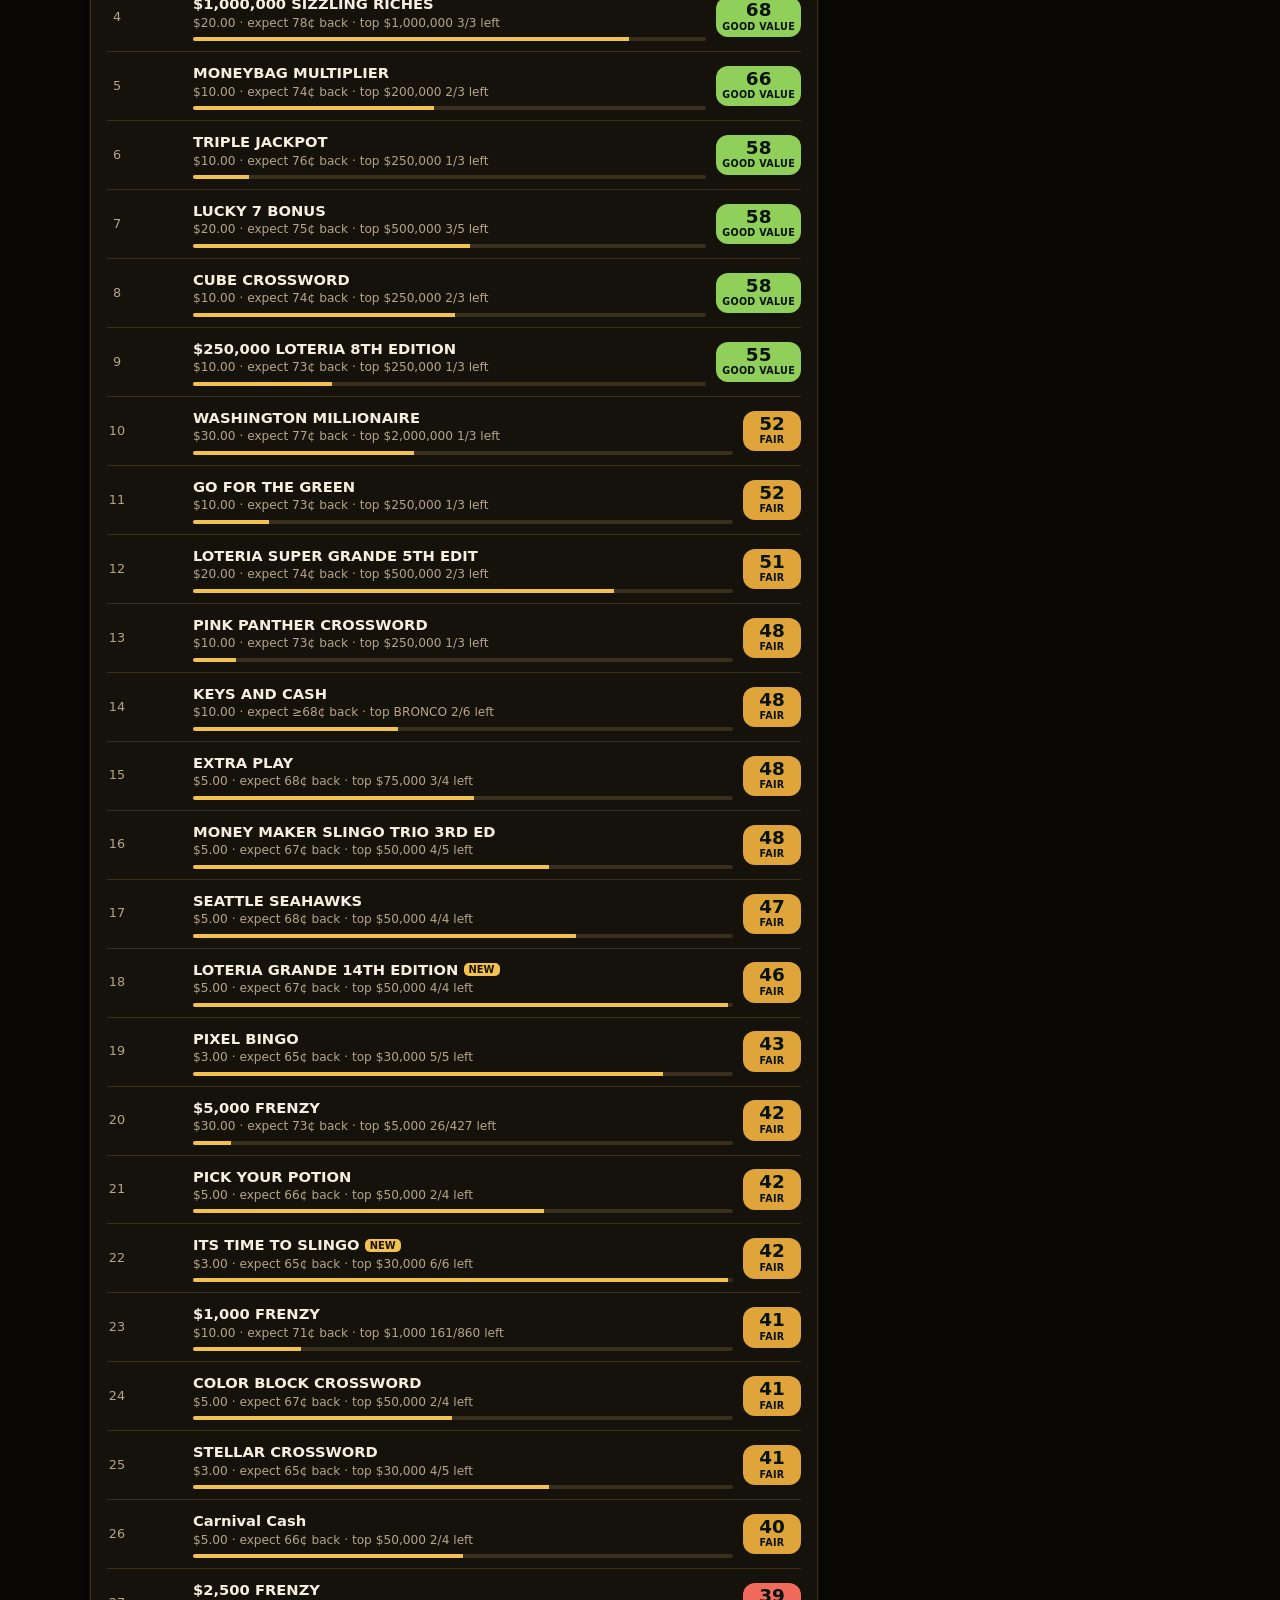
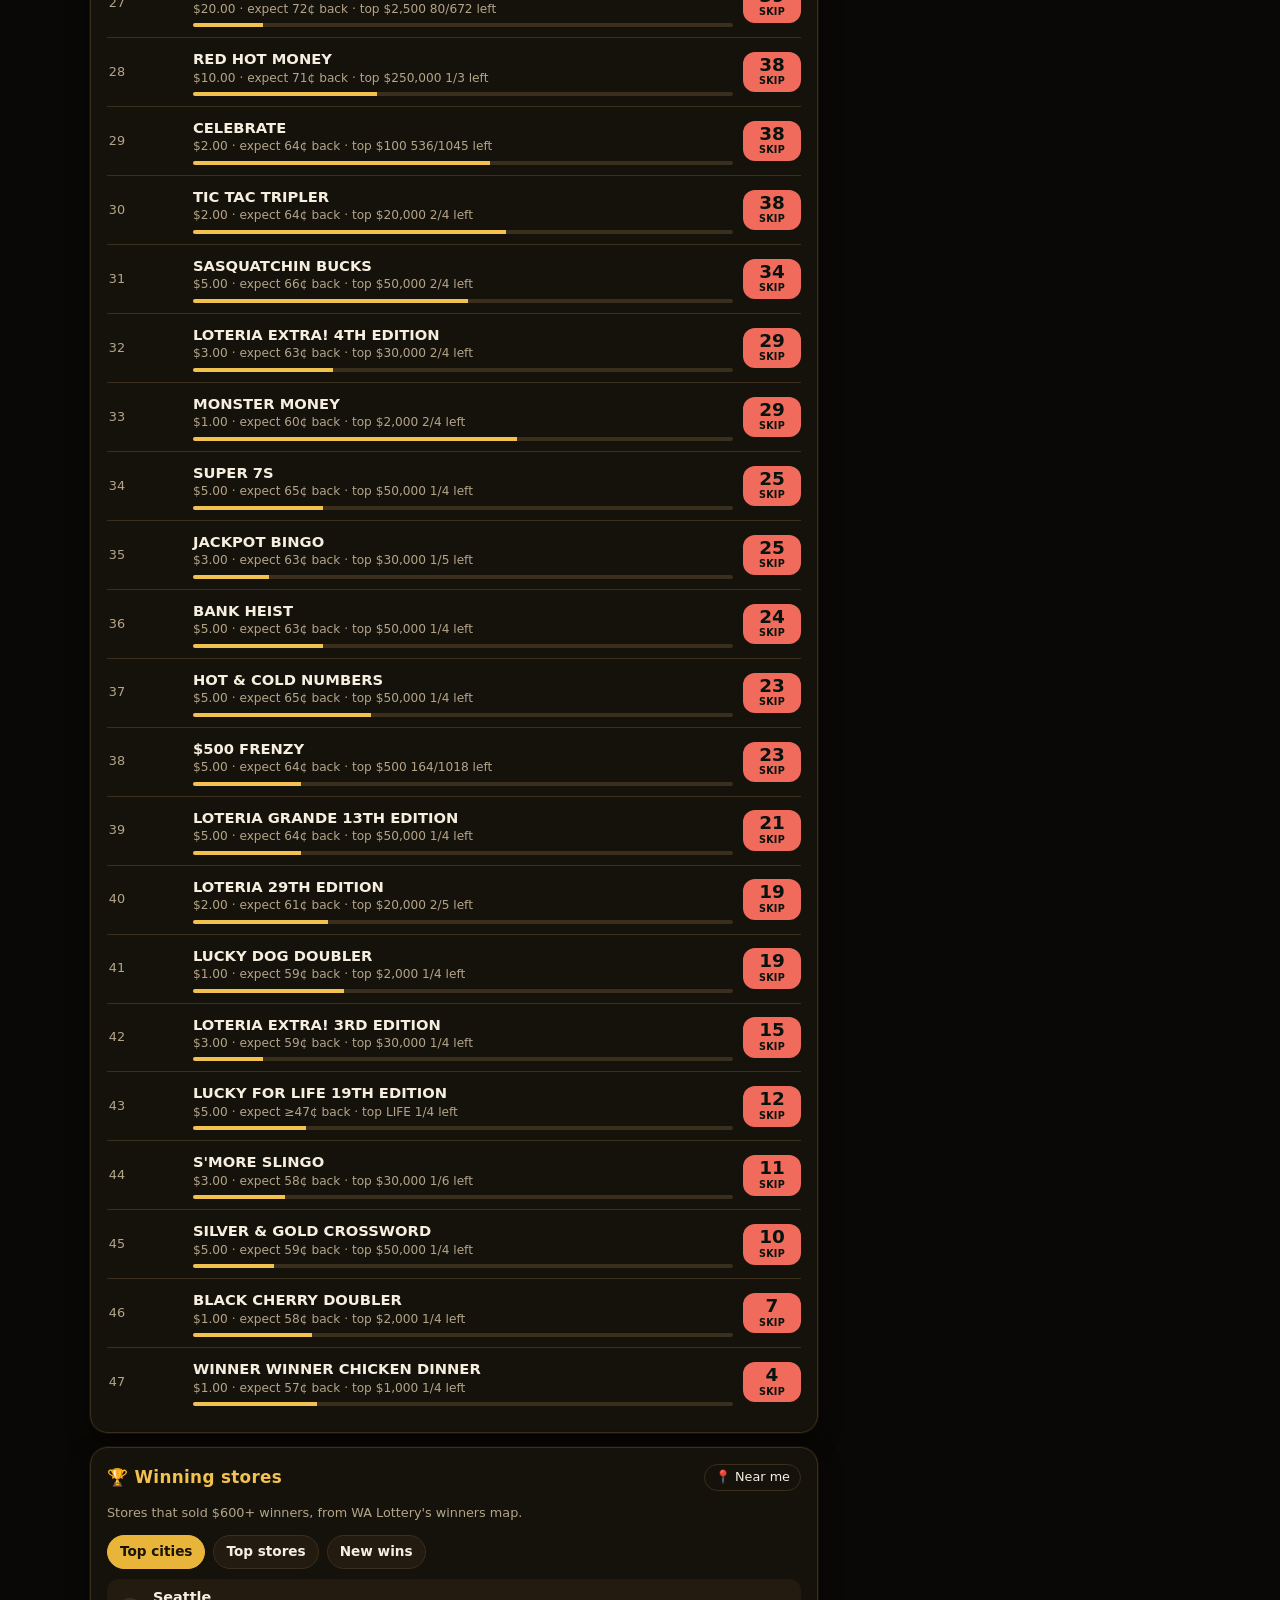
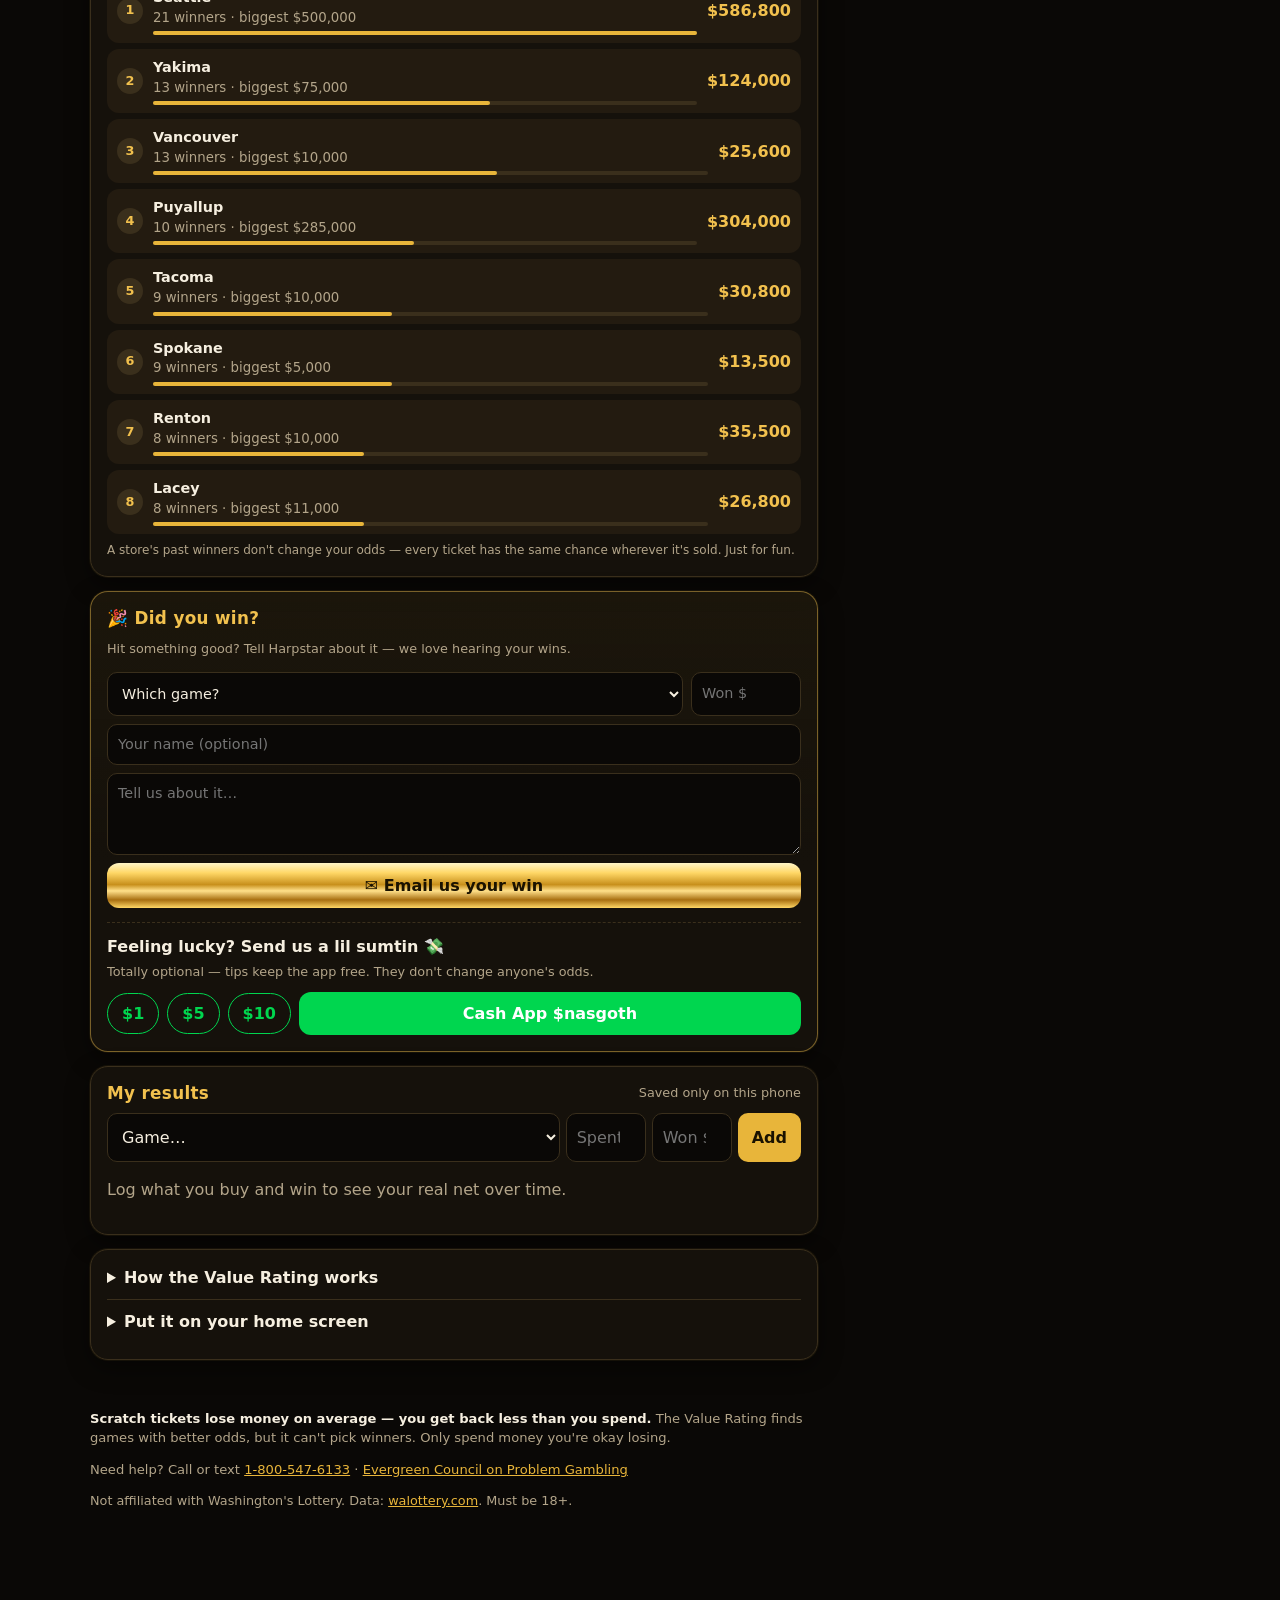
==== commit 17e09201: "Add Winning Stores card: top cities, top stores, near me, new wins Scrapes WA Lottery's Winning Hots" ====
--- a/docs/index.html
+++ b/docs/index.html
@@ -99,6 +99,18 @@
     <div id="game-list" class="game-list"></div>
   </section>
 
+  <section class="card" id="hotspots">
+    <div class="head"><h2>🏆 Winning stores</h2><button id="near-btn" class="ghost small" type="button">📍 Near me</button></div>
+    <p class="muted small">Stores that sold $600+ winners, from WA Lottery's winners map.</p>
+    <div class="chips" id="hot-tabs">
+      <button type="button" data-tab="cities" class="on">Top cities</button>
+      <button type="button" data-tab="stores">Top stores</button>
+      <button type="button" data-tab="recent">New wins</button>
+    </div>
+    <div id="hot-list" class="hot-list"><p class="muted">Loading stores…</p></div>
+    <p class="fineprint">A store's past winners don't change your odds — every ticket has the same chance wherever it's sold. Just for fun.</p>
+  </section>
+
   <section class="card win-box" id="did-you-win">
     <div class="head"><h2>🎉 Did you win?</h2></div>
     <p class="muted small">Hit something good? Tell Harpstar about it — we love hearing your wins.</p>
--- a/docs/styles.css
+++ b/docs/styles.css
@@ -17,7 +17,7 @@
 h2 { font-size: 1.05rem; }
 button { font: inherit; color: inherit; cursor: pointer; }
 .muted { color: var(--muted); }
-.small { font-size: .8rem; }
+.small { font-size: max(.8rem, 11px); }
 .eyebrow { margin: 14px 0 6px; font-size: .72rem; font-weight: 700; letter-spacing: .08em; text-transform: uppercase; color: var(--muted); }
 .fineprint { font-size: .75rem; color: var(--muted); margin: 8px 0 0; }
 .pos { color: var(--pos); } .neg { color: var(--neg); }
@@ -29,6 +29,7 @@
 .icon-btn { width: 40px; height: 40px; border-radius: 50%; border: 1px solid var(--line); background: var(--card); font-size: 1.2rem; }
 
 .status { display: flex; gap: 14px; align-items: center; margin: 12px 16px 0; padding: 10px 14px; background: var(--card); border: 1px solid var(--line); border-radius: 14px; }
+@media (max-width: 520px) { .status { flex-direction: column; align-items: flex-start; gap: 10px; } .timer { flex-direction: column; gap: 4px; } .status-lines { font-size: .75rem; } }
 .timer { display: flex; gap: 8px; align-items: center; flex: none; }
 .timer small { display: block; font-size: .68rem; color: var(--muted); }
 .timer b { font-variant-numeric: tabular-nums; font-size: 1.05rem; }
@@ -49,12 +50,13 @@
 .money { display: flex; align-items: center; margin-top: 6px; border: 2px solid var(--line); border-radius: 14px; padding: 4px 12px; background: var(--bg); }
 .money:focus-within { border-color: var(--accent); }
 .money span { font-size: 1.6rem; font-weight: 700; color: var(--muted); }
-.money input { flex: 1; min-width: 0; border: 0; background: transparent; color: var(--ink); font-family: inherit; font-size: 1.8rem; font-weight: 700; line-height: 1.2; padding: 4px 6px; outline: none; }
+.money input { flex: 1; min-width: 0; border: 0; background: transparent; color: var(--ink); font-family: inherit; font-size: max(1.8rem, 16px); font-weight: 700; line-height: 1.2; padding: 8px 6px; outline: none; }
 .chips { display: flex; gap: 8px; flex-wrap: wrap; margin-top: 10px; }
 .chips button { border: 1px solid var(--line); background: var(--chip); border-radius: 999px; padding: 6px 12px; font-size: .85rem; font-weight: 600; }
 .chips button.on { background: var(--accent); color: var(--accent-ink); border-color: var(--accent); }
 
 .pick { display: flex; align-items: center; gap: 12px; width: 100%; text-align: left; padding: 10px; border-radius: 14px; border: 2px solid var(--accent); background: color-mix(in srgb, var(--accent) 8%, var(--card)); }
+@media (max-width: 380px) { .pick { flex-direction: column; align-items: flex-start; } .thumb { width: 100%; height: 100px; } }
 .pick-main { flex: 1; min-width: 0; }
 .pick-main h3 { font-size: 1.1rem; }
 .pick-main p { margin: 2px 0 0; color: var(--muted); font-size: .88rem; }
@@ -97,7 +99,7 @@
 .filters .chips button { flex: none; }
 .filter-row select { width: auto; }
 .filter-row { display: flex; gap: 12px; align-items: center; flex-wrap: wrap; margin-top: 8px; }
-select, .log-form input { min-width: 0; width: 100%; font: inherit; font-size: .9rem; color: var(--ink); background: var(--bg); border: 1px solid var(--line); border-radius: 10px; padding: 8px 10px; }
+select, .log-form input { min-width: 0; width: 100%; font: inherit; font-size: max(.9rem, 16px); color: var(--ink); background: var(--bg); border: 1px solid var(--line); border-radius: 10px; padding: 12px 10px; min-height: 44px; }
 .check { font-size: .85rem; display: flex; gap: 6px; align-items: center; }
 .game-list { display: flex; flex-direction: column; }
 .row { display: flex; align-items: center; gap: 10px; text-align: left; background: transparent; border: 0; border-top: 1px solid var(--line); padding: 10px 0; width: 100%; }
@@ -121,8 +123,9 @@
 .how summary { font-weight: 700; cursor: pointer; }
 .how ul { padding-left: 18px; }
 
-dialog { width: min(640px, calc(100vw - 16px)); max-height: 90vh; border: 1px solid var(--line); border-radius: 20px; padding: 18px; background: var(--card); color: var(--ink); }
-dialog::backdrop { background: rgba(0,0,0,.5); }
+dialog { width: min(640px, calc(100vw - 16px)); max-height: min(90vh, 90dvh); border: 1px solid var(--line); border-radius: 20px; padding: 18px; background: var(--card); color: var(--ink); margin: auto; }
+dialog::backdrop { background: rgba(0,0,0,.5); backdrop-filter: blur(2px); }
+@media (max-width: 480px) { dialog { width: calc(100vw - 16px); max-height: calc(100vh - 16px); border-radius: 16px 16px 0 0; margin: 0; max-height: 95vh; } }
 dialog .close { position: absolute; top: 10px; right: 10px; width: 36px; height: 36px; border-radius: 50%; border: 1px solid var(--line); background: var(--bg); }
 .detail-head { display: flex; gap: 12px; align-items: center; padding-right: 36px; }
 .detail-head img { width: 84px; height: 84px; border-radius: 12px; object-fit: cover; }
@@ -185,11 +188,7 @@
 .outcome-head { margin: 0 0 8px; font-size: .92rem; }
 .people { display: grid; grid-template-columns: repeat(10, minmax(0, 34px)); gap: 4px; }
 .person { aspect-ratio: 1; display: grid; place-items: center; border-radius: 50%; font-weight: 800; font-size: .85rem; color: #0a0806; }
-.o-nothing { background: #6b5f4d; } .o-some { background: #d98a3a; } .o-back { background: #c9ced6; } .o-ahead { background: #3ed68b; }
-.outcome-list { list-style: none; margin: 10px 0 0; padding: 0; display: grid; gap: 4px; font-size: .88rem; }
-.outcome-list li { display: grid; grid-template-columns: 12px 1fr auto 48px; gap: 8px; align-items: center; }
-.outcome-list i { width: 12px; height: 12px; border-radius: 3px; }
-.outcome-list small { color: var(--muted); text-align: right; }
+.o-nothing { background: var(--muted); } .o-some { background: var(--fair); } .o-back { background: var(--good); } .o-ahead { background: var(--pos); }
 .win-truth { margin: 10px 0 0; padding: 10px 12px; border-left: 3px solid var(--gold); background: rgba(242,193,78,.07); border-radius: 0 10px 10px 0; font-size: .88rem; }
 .prize-table small { color: var(--muted); }
 .prize-table .left { display: block; font-size: .72rem; }
@@ -226,7 +225,7 @@
 .referral-msg.success { background: rgba(63,191,124,.1); color: var(--pos); }
 .referral-msg.error { background: rgba(255,122,107,.1); color: var(--neg); }
 .machine { max-width: 360px; margin: 0 auto; }
-.reels { position: relative; display: grid; gap: 8px; padding: 10px; border-radius: 16px; grid-template-columns: repeat(auto-fit, minmax(50px, 1fr));
+.reels { position: relative; display: grid; gap: 8px; padding: 10px; border-radius: 16px; grid-template-columns: repeat(var(--reels, 3), 1fr);
   background: #050403; border: 3px solid #c8901c; box-shadow: inset 0 0 18px rgba(0,0,0,.9), 0 0 0 2px #5a3a05, 0 0 20px rgba(242,193,78,.25); }
 .reel { height: var(--sym-h); overflow: hidden; border-radius: 10px; background: linear-gradient(180deg, #d9d2c3, #fffdf6 30%, #fffdf6 70%, #d9d2c3); }
 .reel-strip { will-change: transform; }
@@ -242,6 +241,7 @@
 .spin-btn:active { transform: translateY(2px); box-shadow: 0 2px 0 #7a5208; }
 .spin-btn:disabled { opacity: .5; }
 .slot-stats { display: grid; grid-template-columns: repeat(5, 1fr); gap: 6px; margin-top: 12px; text-align: center; }
+@media (max-width: 360px) { .slot-stats { grid-template-columns: repeat(2, 1fr); } }
 .slot-stats div { background: rgba(255,255,255,.04); border-radius: 10px; padding: 6px 2px; }
 .slot-stats small { display: block; font-size: .62rem; color: var(--muted); }
 .slot-stats b { font-size: .95rem; font-variant-numeric: tabular-nums; }
@@ -272,9 +272,10 @@
 .odds-form { display: flex; flex-direction: column; gap: 12px; margin-bottom: 14px; }
 .odds-form label { font-size: .9rem; color: var(--muted); }
 .odds-form .money { margin-bottom: 8px; }
-.odds-form select { padding: 8px 10px; border-radius: 10px; border: 1px solid var(--gold); background: #1a1200; color: #ffd766; font-size: .9rem; }
+.odds-form select { padding: 10px; border-radius: 10px; border: 1px solid var(--gold); background: #1a1200; color: #ffd766; font-size: max(.9rem, 16px); min-height: 44px; }
 .odds-result { display: grid; gap: 12px; }
 .odds-row { display: grid; grid-template-columns: repeat(auto-fit, minmax(100px, 1fr)); gap: 8px; }
+@media (max-width: 480px) { .odds-row { grid-template-columns: 1fr; } }
 .odds-stat { background: rgba(255,215,102,.06); border-left: 3px solid var(--gold); padding: 10px 12px; border-radius: 8px; }
 .odds-stat-label { font-size: .75rem; color: var(--muted); text-transform: uppercase; letter-spacing: .05em; }
 .odds-stat-value { font-size: 1.2rem; font-weight: 700; color: #ffd766; margin-top: 4px; }
@@ -288,6 +289,7 @@
 .odds-detail { display: grid; gap: 8px; background: rgba(63,191,124,.05); border-left: 3px solid var(--pos); padding: 12px; border-radius: 8px; }
 .detail-row { display: flex; justify-content: space-between; align-items: center; font-size: .85rem; }
 .detail-row span { color: var(--muted); } .detail-row b { font-weight: 700; color: var(--ink); } .detail-row small { display: block; font-size: .7rem; color: var(--muted); text-align: right; }
+@media (max-width: 480px) { .detail-row { flex-direction: column; align-items: flex-start; gap: 4px; } .detail-row small { text-align: left; } }
 .odds-top { display: grid; gap: 8px; }
 .top-game { padding: 10px 12px; background: var(--card); border: 1px solid var(--line); border-radius: 8px; cursor: pointer; transition: all 200ms; }
 .top-game:hover { background: rgba(242,193,78,.1); border-color: var(--accent); }
@@ -306,3 +308,14 @@
 .tip-row { display: flex; gap: 8px; flex-wrap: wrap; align-items: center; }
 .tip-chip { padding: 8px 14px; border-radius: 999px; border: 1px solid #00d64f; color: #00d64f; font-weight: 800; text-decoration: none; }
 .cashapp { flex: 1; min-width: 170px; text-align: center; padding: 10px 14px; border-radius: 12px; background: #00d64f; color: #fff; font-weight: 700; text-decoration: none; }
+
+/* Winning stores */
+#hot-tabs { margin: 8px 0 10px; }
+.hot-list { display: flex; flex-direction: column; gap: 6px; }
+.hot-row { display: flex; align-items: center; gap: 10px; padding: 8px 10px; border-radius: 12px; background: var(--chip); color: var(--ink); text-decoration: none; min-width: 0; }
+.hot-rank { flex: none; width: 26px; height: 26px; border-radius: 50%; display: grid; place-items: center; font-weight: 700; font-size: .8rem; background: var(--line); color: var(--gold); }
+.hot-main { flex: 1; min-width: 0; display: flex; flex-direction: column; }
+.hot-main b { overflow-wrap: anywhere; font-size: .9rem; }
+.hot-amt { flex: none; font-weight: 700; color: var(--gold); }
+.hot-bar { display: block; height: 4px; margin-top: 4px; border-radius: 2px; background: var(--line); }
+.hot-bar i { display: block; height: 100%; border-radius: 2px; background: var(--accent); }
